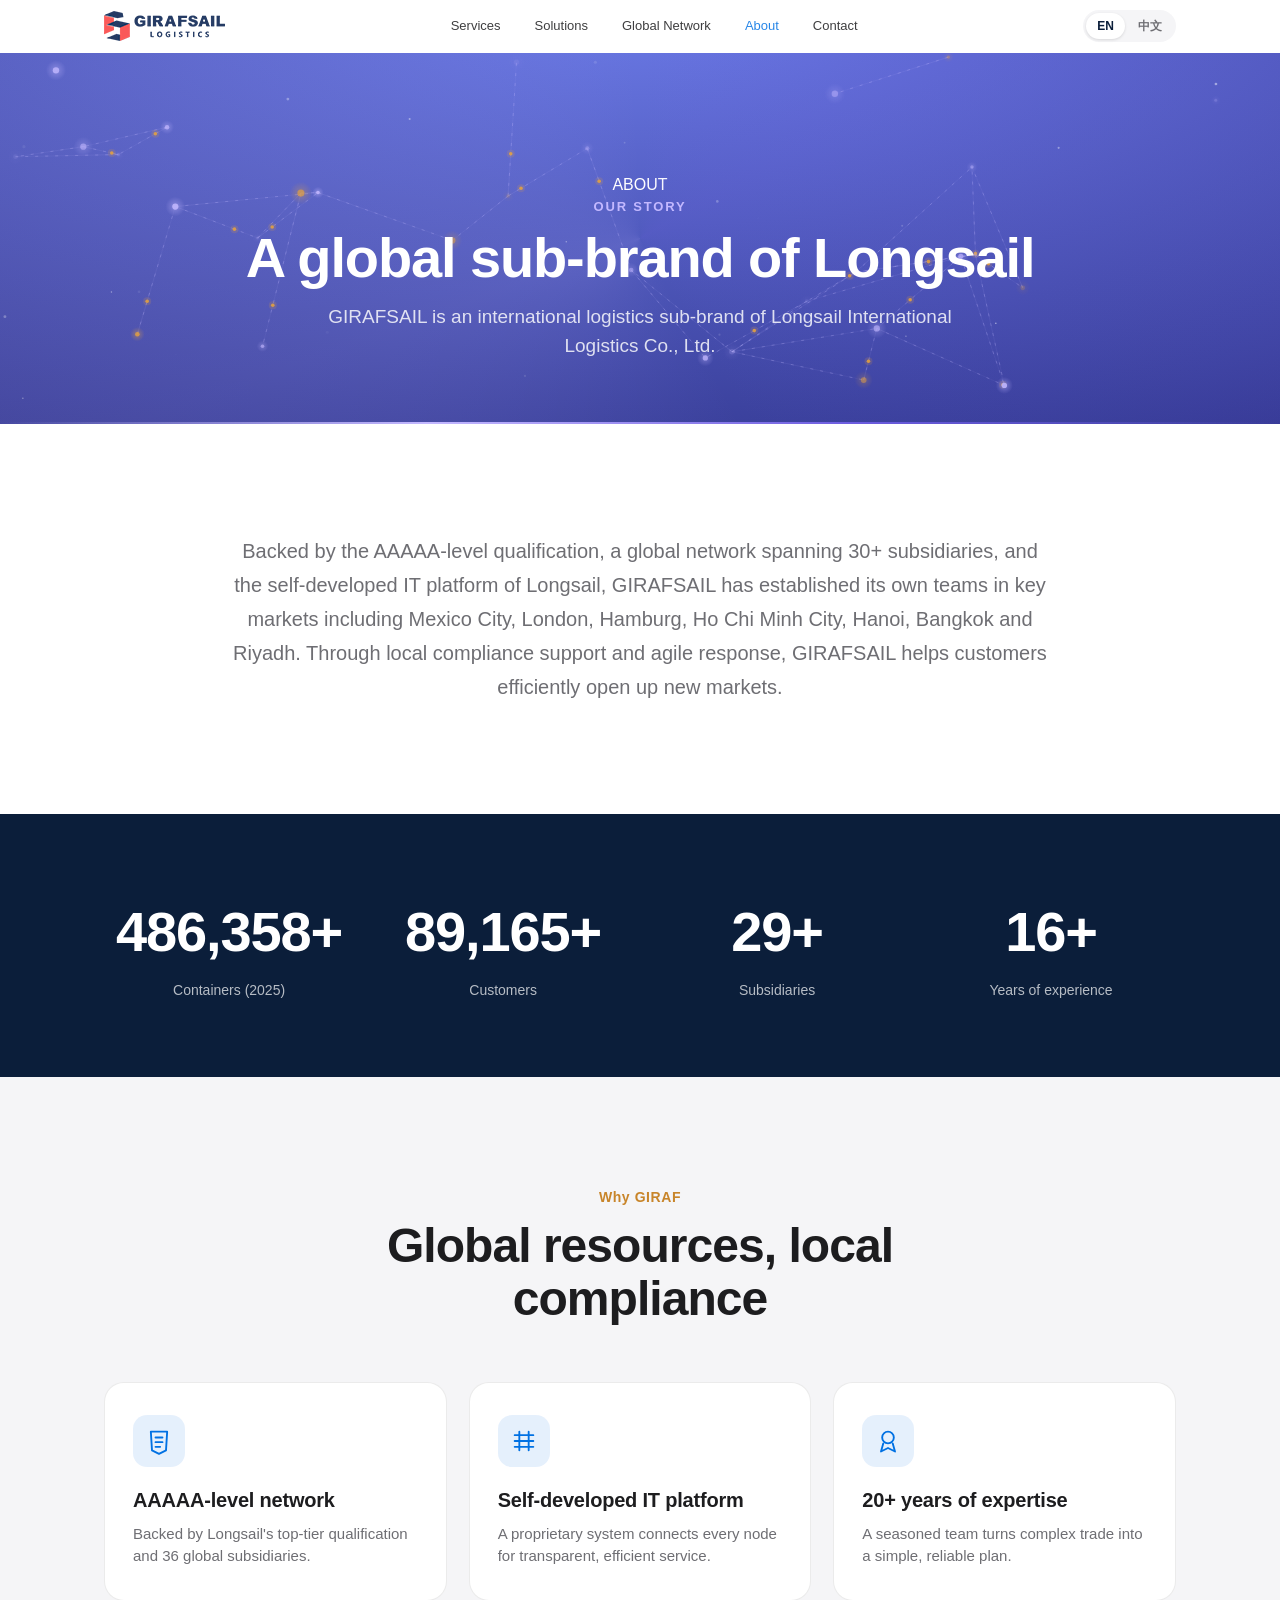
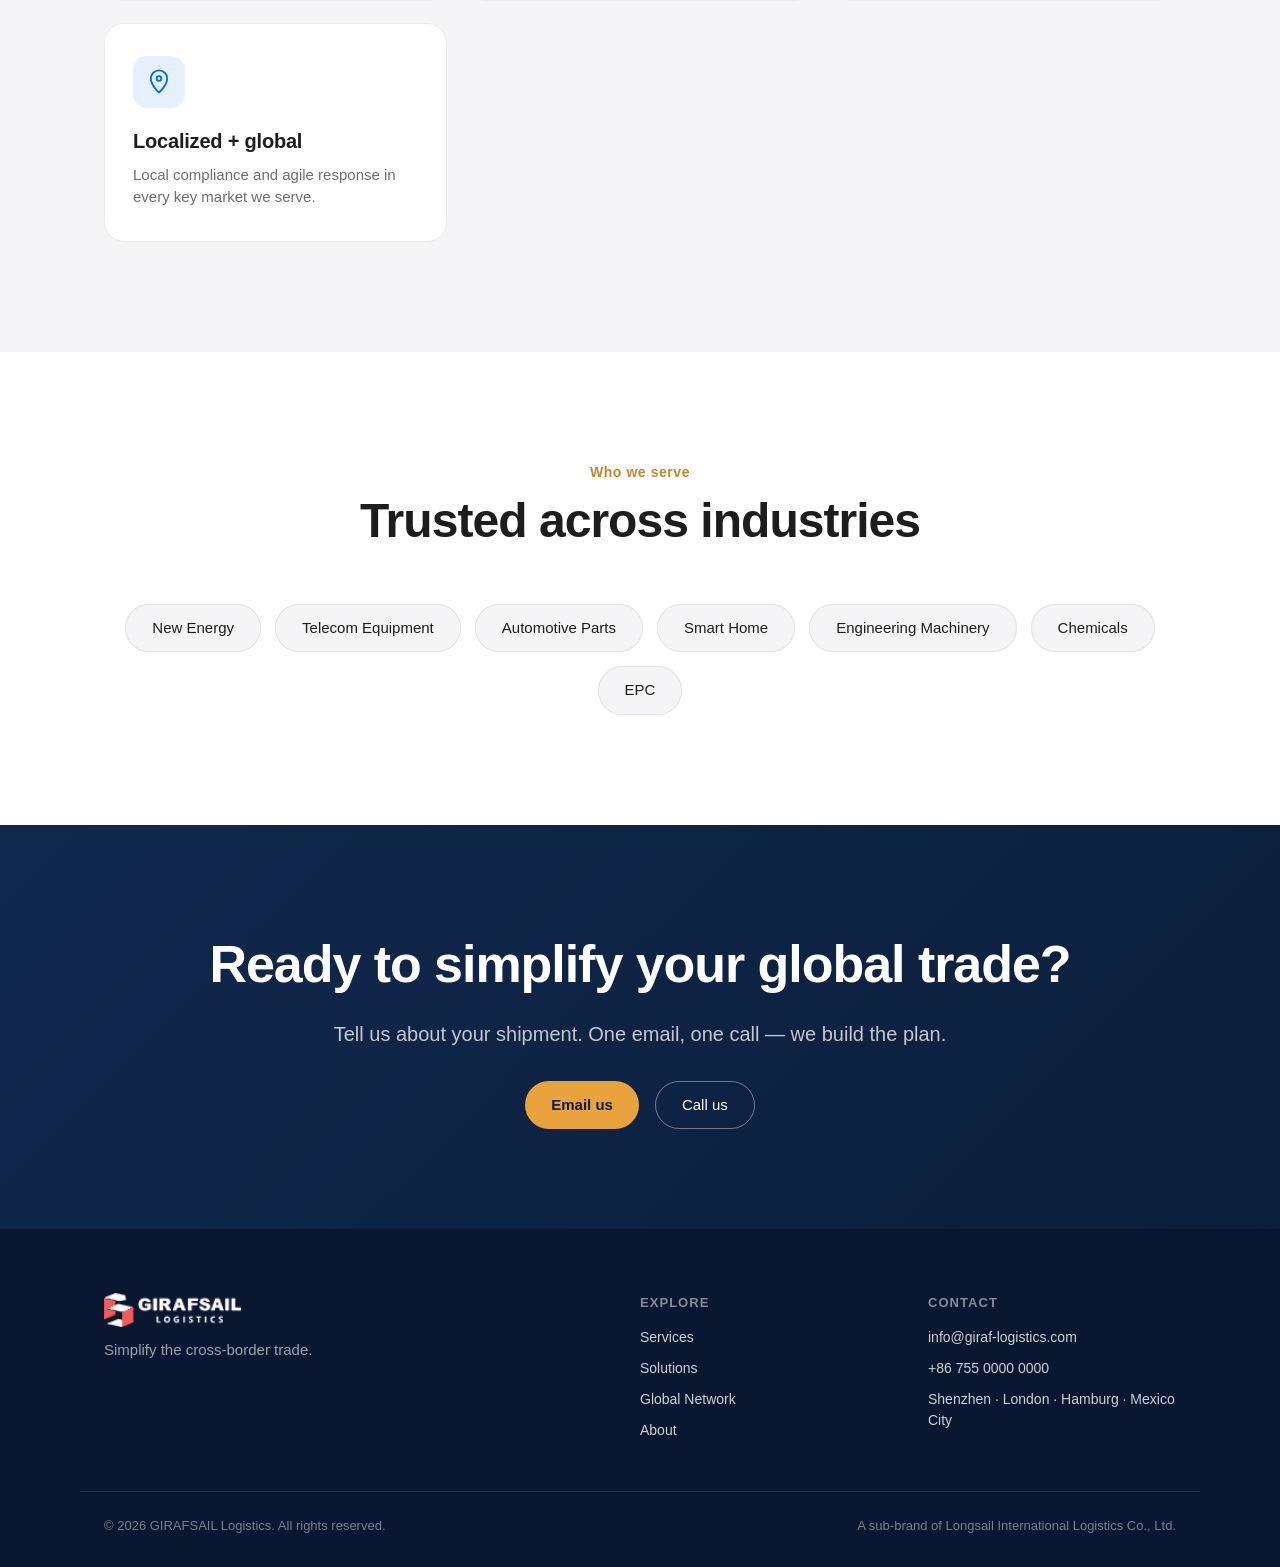
==== about.html @ 978a60e2 "style: typography upgrade + Stroke Text & Particle Text - load Space Grotesk (display) + Inter (body" ====
<!DOCTYPE html>
<html lang="en">
<head>
  <meta charset="UTF-8" />
  <meta name="viewport" content="width=device-width, initial-scale=1.0" />
  <title>About — GIRAFSAIL Logistics</title>
  <meta name="description" content="GIRAFSAIL is an international logistics sub-brand of Longsail International Logistics Co., Ltd. — localized operations, globalized resources." />
  <link rel="icon" type="image/png" href="assets/img/favicon.png" />
  <link rel="stylesheet" href="assets/css/style.css" />
</head>
<body data-page="about">
  <header class="nav" id="nav">
    <div class="nav__inner">
      <a href="index.html" class="nav__logo" aria-label="GIRAFSAIL Logistics home">
        <img src="assets/img/logo.png" alt="GIRAFSAIL Logistics" />
      </a>
      <nav class="nav__links" id="navLinks">
        <a href="services.html" data-nav="services" data-i18n="nav.services">Services</a>
        <a href="solutions.html" data-nav="solutions" data-i18n="nav.solutions">Solutions</a>
        <a href="network.html" data-nav="network" data-i18n="nav.network">Global Network</a>
        <a href="about.html" data-nav="about" data-i18n="nav.about">About</a>
        <a href="contact.html" data-nav="contact" data-i18n="nav.contact">Contact</a>
      </nav>
      <div class="nav__right">
        <div class="lang" id="langSwitch" role="group" aria-label="Language">
          <button class="lang__btn is-active" data-lang="en">EN</button>
          <button class="lang__btn" data-lang="zh">中文</button>
        </div>
        <button class="nav__burger" id="burger" aria-label="Menu" aria-expanded="false">
          <span></span><span></span><span></span>
        </button>
      </div>
    </div>
  </header>

  <main>
    <section class="page-hero page-hero--about">
      <canvas class="page-hero__canvas" data-hero-network data-hero-accent="violet" aria-hidden="true"></canvas>
      <span class="page-hero__stroke" aria-hidden="true">ABOUT</span>
      <div class="wrap reveal">
        <p class="page-hero__eyebrow" data-i18n="about.eyebrow">Our story</p>
        <h1 class="page-hero__title" data-i18n="about.title">A global sub-brand of Longsail</h1>
        <p class="page-hero__lead" data-i18n="about.lead">GIRAFSAIL is an international logistics sub-brand of Longsail International Logistics Co., Ltd.</p>
      </div>
    </section>

    <section class="section">
      <div class="wrap">
        <p class="about__story reveal" data-i18n="about.story">Backed by the AAAAA-level qualification, a global network spanning 30+ subsidiaries, and the self-developed IT platform of Longsail, GIRAFSAIL has established its own teams in key markets including Mexico City, London, Hamburg, Ho Chi Minh City, Hanoi, Bangkok and Riyadh. Through local compliance support and agile response, GIRAFSAIL helps customers efficiently open up new markets.</p>
      </div>
    </section>

    <section class="stats">
      <div class="wrap stats__grid" id="statsGrid"><!-- rendered by JS --></div>
    </section>

    <section class="section section--gray">
      <div class="wrap">
        <header class="section__head reveal">
          <p class="section__eyebrow" data-i18n="why.eyebrow">Why GIRAF</p>
          <h2 class="section__title" data-i18n="why.title">Global resources, local compliance</h2>
        </header>
        <div class="cards" id="whyGrid"><!-- rendered by JS --></div>
      </div>
    </section>

    <section class="section">
      <div class="wrap">
        <header class="section__head reveal">
          <p class="section__eyebrow" data-i18n="industries.eyebrow">Who we serve</p>
          <h2 class="section__title" data-i18n="industries.title">Trusted across industries</h2>
        </header>
        <div class="chips" id="industriesGrid"><!-- rendered by JS --></div>
      </div>
    </section>

    <section class="cta">
      <div class="wrap cta__inner reveal">
        <h2 class="cta__title" data-i18n="cta.title">Ready to simplify your global trade?</h2>
        <p class="cta__sub" data-i18n="cta.sub">Tell us about your shipment. One email, one call — we build the plan.</p>
        <div class="cta__actions">
          <a href="contact.html" class="btn btn--gold" data-i18n="cta.email">Email us</a>
          <a href="tel:+8607550000000" class="btn btn--ghost" data-i18n="cta.call">Call us</a>
        </div>
      </div>
    </section>
  </main>

  <footer class="footer">
    <div class="wrap footer__grid">
      <div class="footer__brand">
        <div class="footer__logo">
          <img src="assets/img/logo-white.png" alt="GIRAFSAIL Logistics" />
        </div>
        <p class="footer__tag" data-i18n="footer.tag">Simplify the cross-border trade.</p>
      </div>
      <div class="footer__col">
        <h4 data-i18n="footer.nav">Explore</h4>
        <a href="services.html" data-i18n="nav.services">Services</a>
        <a href="solutions.html" data-i18n="nav.solutions">Solutions</a>
        <a href="network.html" data-nav="network" data-i18n="nav.network">Global Network</a>
        <a href="about.html" data-i18n="nav.about">About</a>
      </div>
      <div class="footer__col">
        <h4 data-i18n="footer.contact">Contact</h4>
        <a href="mailto:info@giraf-logistics.com">info@giraf-logistics.com</a>
        <a href="tel:+8607550000000">+86 755 0000 0000</a>
        <span data-i18n="footer.addr">Shenzhen · London · Hamburg · Mexico City</span>
      </div>
    </div>
    <div class="wrap footer__bottom">
      <span>© <span id="year"></span> GIRAFSAIL Logistics. <span data-i18n="footer.rights">All rights reserved.</span></span>
      <span data-i18n="footer.parent">A sub-brand of Longsail International Logistics Co., Ltd.</span>
    </div>
  </footer>

  <script src="assets/js/i18n.js"></script>
  <script src="assets/js/main.js"></script>
  <script src="assets/js/effects.js"></script>
</body>
</html>
---- assets/css/style.css ----
/* ===================================================================
   GIRAF Logistics — style.css  (Apple-inspired, clean & premium)
   =================================================================== */

:root {
  --ink: #1d1d1f;
  --ink-soft: #6e6e73;
  --paper: #ffffff;
  --gray: #f5f5f7;
  --navy: #0b1e3a;
  --navy-2: #0a1730;
  --blue: #0071e3;
  --gold: #e8a33d;
  --gold-deep: #c8852a;
  --line: rgba(0, 0, 0, 0.08);
  --radius: 20px;
  --maxw: 1120px;
  --font: -apple-system, BlinkMacSystemFont, "SF Pro Display", "SF Pro Text",
    "Helvetica Neue", "Segoe UI", "PingFang SC", "Microsoft YaHei", Arial, sans-serif;
}

* { margin: 0; padding: 0; box-sizing: border-box; }

html { scroll-behavior: smooth; }

body {
  font-family: var(--font);
  color: var(--ink);
  background: var(--paper);
  line-height: 1.5;
  -webkit-font-smoothing: antialiased;
  text-rendering: optimizeLegibility;
}

a { color: inherit; text-decoration: none; }

.wrap { max-width: var(--maxw); margin: 0 auto; padding: 0 24px; }

/* ----------------------------- NAV ----------------------------- */
.nav {
  position: sticky; top: 0; z-index: 100;
  background: rgba(255, 255, 255, 0.72);
  backdrop-filter: saturate(180%) blur(20px);
  -webkit-backdrop-filter: saturate(180%) blur(20px);
  border-bottom: 1px solid transparent;
  transition: border-color .3s, background .3s;
}
.nav--scrolled { border-color: var(--line); }
.nav__inner {
  max-width: var(--maxw); margin: 0 auto; padding: 0 24px;
  height: 52px; display: flex; align-items: center; justify-content: space-between;
}
.nav__logo { display: flex; align-items: center; }
.nav__logo img { height: 30px; width: auto; display: block; }
.nav__links { display: flex; gap: 34px; }
.nav__links a {
  font-size: 13px; color: var(--ink); opacity: .85; transition: opacity .2s;
}
.nav__links a:hover { opacity: 1; color: var(--blue); }
.nav__right { display: flex; align-items: center; gap: 14px; }

.lang { display: flex; gap: 2px; background: var(--gray); border-radius: 999px; padding: 3px; }
.lang__btn {
  border: 0; background: transparent; cursor: pointer;
  font: inherit; font-size: 12px; font-weight: 600; color: var(--ink-soft);
  padding: 4px 11px; border-radius: 999px; transition: all .2s;
}
.lang__btn.is-active { background: var(--paper); color: var(--navy); box-shadow: 0 1px 3px rgba(0,0,0,.12); }

.nav__burger { display: none; flex-direction: column; gap: 4px; background: none; border: 0; cursor: pointer; padding: 6px; }
.nav__burger span { width: 20px; height: 2px; background: var(--ink); border-radius: 2px; transition: .3s; }
.nav__burger.is-open span:nth-child(1) { transform: translateY(6px) rotate(45deg); }
.nav__burger.is-open span:nth-child(2) { opacity: 0; }
.nav__burger.is-open span:nth-child(3) { transform: translateY(-6px) rotate(-45deg); }

/* ----------------------------- HERO ----------------------------- */
.hero {
  position: relative; min-height: 92vh; display: flex; flex-direction: column;
  align-items: center; justify-content: center; text-align: center;
  background: radial-gradient(120% 90% at 50% 0%, #102a52 0%, var(--navy) 45%, var(--navy-2) 100%);
  color: #fff; overflow: hidden; padding: 120px 24px 90px;
}
.hero__bg { position: absolute; inset: 0; z-index: 0; }
.hero__bg svg { width: 100%; height: 100%; }
.hero__content { position: relative; z-index: 1; max-width: 860px; }
.hero__eyebrow {
  font-size: 14px; font-weight: 600; letter-spacing: .04em;
  color: var(--gold); margin-bottom: 18px;
}
.hero__title {
  font-size: clamp(44px, 7vw, 88px); font-weight: 700; line-height: 1.04;
  letter-spacing: -0.02em; margin-bottom: 22px;
}
.hero__sub {
  font-size: clamp(17px, 2.2vw, 22px); color: rgba(255,255,255,.78);
  max-width: 660px; margin: 0 auto 34px; font-weight: 400;
}
.hero__cta { display: flex; gap: 16px; justify-content: center; flex-wrap: wrap; }

.btn {
  display: inline-flex; align-items: center; justify-content: center;
  font-size: 15px; font-weight: 500; padding: 12px 26px; border-radius: 999px;
  transition: transform .15s, background .2s, color .2s, border-color .2s; cursor: pointer;
}
.btn:hover { transform: translateY(-1px); }
.btn--primary { background: var(--blue); color: #fff; }
.btn--primary:hover { background: #0077ed; }
.btn--ghost { background: transparent; color: #fff; border: 1px solid rgba(255,255,255,.4); }
.btn--ghost:hover { border-color: #fff; }
.btn--gold { background: var(--gold); color: var(--navy); font-weight: 600; }
.btn--gold:hover { background: var(--gold-deep); color: #fff; }

.hero__scroll {
  position: absolute; bottom: 26px; left: 50%; transform: translateX(-50%);
  width: 26px; height: 42px; border: 2px solid rgba(255,255,255,.4); border-radius: 14px;
  display: flex; justify-content: center; padding-top: 8px; z-index: 1;
}
.hero__scroll span { width: 4px; height: 8px; background: #fff; border-radius: 2px; animation: scrolldot 1.6s infinite; }
@keyframes scrolldot { 0% { opacity: 0; transform: translateY(-4px); } 50% { opacity: 1; } 100% { opacity: 0; transform: translateY(10px); } }

/* ----------------------------- STATS ----------------------------- */
.stats { background: var(--navy); color: #fff; padding: 64px 0; }
.stats__grid { display: grid; grid-template-columns: repeat(4, 1fr); gap: 24px; }
.stat { text-align: center; padding: 12px; }
.stat__num { font-size: clamp(36px, 5vw, 56px); font-weight: 700; letter-spacing: -0.02em; color: #fff; }
.stat__label { font-size: 14px; color: rgba(255,255,255,.7); margin-top: 6px; }

/* ----------------------------- SECTIONS ----------------------------- */
.section { padding: 110px 0; }
.section--gray { background: var(--gray); }
.section--dark { background: var(--navy); color: #fff; }

.section__head { text-align: center; max-width: 720px; margin: 0 auto 56px; }
.section__eyebrow { font-size: 14px; font-weight: 600; color: var(--gold-deep); letter-spacing: .04em; margin-bottom: 12px; }
.section--dark .section__eyebrow { color: var(--gold); }
.section__title { font-size: clamp(30px, 4.4vw, 48px); font-weight: 700; letter-spacing: -0.02em; line-height: 1.1; }
.section__lead { font-size: clamp(16px, 2vw, 19px); color: var(--ink-soft); margin-top: 16px; }
.section--dark .section__lead { color: rgba(255,255,255,.72); }

/* ----------------------------- CARDS ----------------------------- */
.cards { display: grid; grid-template-columns: repeat(3, 1fr); gap: 22px; }
.cards--4 { grid-template-columns: repeat(4, 1fr); }

.card {
  background: #fff; border: 1px solid var(--line); border-radius: var(--radius);
  padding: 32px 28px; transition: transform .25s, box-shadow .25s;
}
.card:hover { transform: translateY(-4px); box-shadow: 0 18px 40px rgba(11,30,58,.10); }
.section--gray .card { background: #fff; }
.section--dark .card { background: rgba(255,255,255,.05); border-color: rgba(255,255,255,.12); }

.card__icon {
  width: 52px; height: 52px; border-radius: 14px; display: grid; place-items: center;
  background: rgba(0,113,227,.10); color: var(--blue); margin-bottom: 18px;
}
.card__icon svg { width: 28px; height: 28px; }
.card__icon--gold { background: rgba(232,163,61,.16); color: var(--gold-deep); }
.section--dark .card__icon { background: rgba(232,163,61,.18); color: var(--gold); }

.card__title { font-size: 20px; font-weight: 600; margin-bottom: 8px; letter-spacing: -0.01em; }
.card__desc { font-size: 15px; color: var(--ink-soft); }
.section--dark .card__desc { color: rgba(255,255,255,.74); }

/* ----------------------------- DETAIL LIST (Services / Solutions pages) ----------------------------- */
.detail-list { display: grid; grid-template-columns: repeat(2, 1fr); gap: 22px; }
.detail-item__head { display: flex; gap: 16px; align-items: flex-start; margin-bottom: 14px; }
.detail-item__head .card__icon { margin-bottom: 0; flex: none; }
.detail-item__intro { font-size: 15px; line-height: 1.65; color: var(--ink-soft); margin-bottom: 16px; }
.section--dark .detail-item__intro { color: rgba(255,255,255,.74); }
.detail-item__caps-label {
  font-size: 12px; font-weight: 700; letter-spacing: .08em; text-transform: uppercase;
  color: var(--gold-deep); margin-bottom: 10px;
}
.section--dark .detail-item__caps-label { color: var(--gold); }
.caps { list-style: none; display: grid; grid-template-columns: 1fr 1fr; gap: 8px 18px; }
.caps__item { display: flex; gap: 9px; align-items: flex-start; font-size: 14px; color: var(--ink); line-height: 1.4; }
.section--dark .caps__item { color: rgba(255,255,255,.85); }
.caps__tick { flex: none; width: 18px; height: 18px; color: var(--blue); margin-top: 1px; }
.card--accent .caps__tick { color: var(--gold); }

/* ----------------------------- OFFICES ----------------------------- */
.offices { display: grid; grid-template-columns: repeat(4, 1fr); gap: 18px; }
.office {
  background: rgba(255,255,255,.05); border: 1px solid rgba(255,255,255,.12);
  border-radius: var(--radius); padding: 26px 24px; display: flex; align-items: center; gap: 14px;
}
.office__dot { width: 12px; height: 12px; border-radius: 50%; background: var(--gold); flex: none; box-shadow: 0 0 0 4px rgba(232,163,61,.18); }
.office__city { font-size: 17px; font-weight: 600; }
.office__country { font-size: 13px; color: rgba(255,255,255,.6); }

/* ----------------------------- CHIPS ----------------------------- */
.chips { display: flex; flex-wrap: wrap; gap: 14px; justify-content: center; }
.chip {
  background: var(--gray); border: 1px solid var(--line); border-radius: 999px;
  padding: 12px 26px; font-size: 15px; font-weight: 500; color: var(--ink);
  transition: background .2s, color .2s, transform .2s;
}
.chip:hover { background: var(--navy); color: #fff; transform: translateY(-2px); }

/* ----------------------------- CTA ----------------------------- */
.cta { background: linear-gradient(135deg, #11294e, #0b1e3a); color: #fff; padding: 100px 0; }
.cta__inner { text-align: center; }
.cta__title { font-size: clamp(30px, 4.5vw, 52px); font-weight: 700; letter-spacing: -0.02em; }
.cta__sub { font-size: clamp(16px, 2vw, 20px); color: rgba(255,255,255,.75); margin: 16px 0 32px; }
.cta__actions { display: flex; gap: 16px; justify-content: center; flex-wrap: wrap; }

/* ----------------------------- FOOTER ----------------------------- */
.footer { background: var(--navy-2); color: rgba(255,255,255,.7); padding: 64px 0 32px; }
.footer__grid { display: grid; grid-template-columns: 2fr 1fr 1fr; gap: 40px; padding-bottom: 40px; border-bottom: 1px solid rgba(255,255,255,.1); }
.footer__logo img { height: 34px; width: auto; display: block; margin-bottom: 12px; }
.footer__tag { font-size: 15px; color: rgba(255,255,255,.6); }
.footer__col h4 { font-size: 13px; text-transform: uppercase; letter-spacing: .08em; color: rgba(255,255,255,.5); margin-bottom: 14px; }
.footer__col a, .footer__col span { display: block; font-size: 14px; color: rgba(255,255,255,.8); margin-bottom: 10px; }
.footer__col a:hover { color: var(--gold); }
.footer__bottom { display: flex; justify-content: space-between; flex-wrap: wrap; gap: 10px; padding-top: 24px; font-size: 13px; color: rgba(255,255,255,.45); }

/* ----------------------------- PAGE HERO ----------------------------- */
/* Each second-level page gets its own colour identity via the channel
   vars below (h1=bg top, h2=bg bottom, a=accent light, a2=accent deep).
   Banners are intentionally lighter than the home hero. */
.page-hero {
  --h1: 63 134 216;
  --h2: 29 68 136;
  --a: 158 198 255;
  --a2: 47 111 214;
  position: relative;
  padding: 120px 0 64px;
  text-align: center;
  color: #fff;
  background: radial-gradient(125% 150% at 50% -15%, rgb(var(--h1)) 0%, rgb(var(--h2)) 100%);
  overflow: hidden;
}
.page-hero--services  { --h1: 63 134 216; --h2: 29 68 136;  --a: 158 198 255; --a2: 47 111 214; }   /* ocean blue */
.page-hero--solutions { --h1: 208 138 62; --h2: 122 63 23;  --a: 255 217 168; --a2: 224 162 58; }    /* amber */
.page-hero--network   { --h1: 39 182 201; --h2: 13 90 110;  --a: 143 233 244; --a2: 26 166 184; }    /* teal */
.page-hero--about     { --h1: 108 123 232; --h2: 44 47 134;  --a: 195 184 255; --a2: 108 92 224; }    /* indigo */
.page-hero--contact   { --h1: 34 179 148; --h2: 14 94 82;   --a: 143 240 212; --a2: 31 170 140; }    /* emerald */
/* slowly rotating coloured sheen tinted by the page accent */
.page-hero::before {
  content: "";
  position: absolute; inset: -40%;
  background: conic-gradient(from 0deg at 50% 50%,
    transparent 0deg,
    rgb(var(--a2) / .14) 60deg,
    transparent 150deg,
    rgb(var(--a) / .12) 250deg,
    transparent 360deg);
  animation: heroSheen 26s linear infinite;
  pointer-events: none; z-index: 0;
}
@keyframes heroSheen { to { transform: rotate(360deg); } }
/* accent hairline at the bottom edge */
.page-hero::after {
  content: "";
  position: absolute; left: 0; right: 0; bottom: 0; height: 2px;
  background: linear-gradient(90deg, transparent, rgb(var(--a)), rgb(var(--a2)), transparent);
  z-index: 3; pointer-events: none;
}
.page-hero__canvas { position: absolute; inset: 0; width: 100%; height: 100%; z-index: 0; opacity: .92; }
.page-hero .wrap { position: relative; z-index: 2; }
.page-hero__eyebrow { font-size: 13px; font-weight: 600; color: rgb(var(--a)); letter-spacing: .14em; text-transform: uppercase; margin-bottom: 12px; }
.page-hero__title { font-size: clamp(34px, 5vw, 56px); font-weight: 700; letter-spacing: -0.02em; line-height: 1.05; color: #fff; }
.page-hero__lead { font-size: clamp(16px, 2vw, 19px); color: rgba(255, 255, 255, .82); margin: 16px auto 0; max-width: 680px; }

.nav__links a.is-active { color: var(--blue); }
.nav__links a.is-active::after { content: ""; }

.about__story { font-size: clamp(16px, 2vw, 20px); line-height: 1.7; color: var(--ink-soft); max-width: 820px; margin: 0 auto; text-align: center; }

/* subsidiaries list */
.subs__list { display: grid; grid-template-columns: repeat(2, 1fr); gap: 12px 24px; list-style: none; margin-top: 8px; }
.subs__list li { padding: 14px 18px; background: #fff; border: 1px solid var(--line); border-radius: 12px; font-size: 14px; font-weight: 500; }

/* contact */
.contact { display: grid; grid-template-columns: 1.1fr 0.9fr; gap: 48px; align-items: start; }
.contact-form { display: flex; flex-direction: column; gap: 14px; }
.contact-form label { font-size: 14px; font-weight: 600; }
.contact-form input, .contact-form textarea { font: inherit; padding: 12px 14px; border: 1px solid var(--line); border-radius: 12px; background: #fff; resize: vertical; }
.contact-form input:focus, .contact-form textarea:focus { outline: 2px solid var(--blue); border-color: var(--blue); }
.contact-form .btn { align-self: flex-start; margin-top: 4px; }
.contact-info h4 { font-size: 13px; text-transform: uppercase; letter-spacing: .08em; color: var(--ink-soft); margin-bottom: 16px; }
.contact-info p { margin-bottom: 18px; line-height: 1.6; }
.contact-info a { color: var(--blue); }

/* ----------------------------- REVEAL ----------------------------- */
.reveal { opacity: 0; transform: translateY(28px); transition: opacity .7s ease, transform .7s ease; }
.reveal.in-view { opacity: 1; transform: none; }

/* ===================================================================
   EFFECTS (vue-bits inspired) — zero-dep, reduced-motion aware
   =================================================================== */

/* 1. Aurora hero canvas */
.hero__aurora { position: absolute; inset: 0; width: 100%; height: 100%; z-index: 0; }
.hero__routes { position: absolute; inset: 0; width: 100%; height: 100%; z-index: 0; opacity: .9; }

/* 2. Glow cursor — soft light following the pointer */
.glow-cursor {
  position: fixed; top: 0; left: 0; width: 520px; height: 520px; border-radius: 50%;
  pointer-events: none; z-index: 60; opacity: 0; transition: opacity .4s ease;
  background: radial-gradient(circle, rgba(60,130,255,.16) 0%, rgba(232,163,61,.10) 35%, transparent 68%);
  mix-blend-mode: screen; will-change: transform;
}

/* 3. Card spotlight + animated gradient border glow (BorderGlow) */
@property --angle { syntax: '<angle>'; initial-value: 0deg; inherits: false; }

.card { position: relative; overflow: hidden; isolation: isolate; }
.card > * { position: relative; z-index: 1; }
.card::before {
  content: ""; position: absolute; inset: 0; z-index: 0; pointer-events: none;
  background: radial-gradient(240px circle at var(--mx, -300px) var(--my, -300px),
    rgba(0,113,227,.14), transparent 62%);
  opacity: 0; transition: opacity .35s ease;
}
.card:hover::before { opacity: 1; }
.card::after {
  content: ""; position: absolute; inset: 0; z-index: 1; pointer-events: none;
  border-radius: inherit; padding: 1px;
  background: conic-gradient(from var(--angle),
    transparent 0%, var(--blue) 18%, var(--gold) 36%, transparent 58%, transparent 100%);
  -webkit-mask: linear-gradient(#000 0 0) content-box, linear-gradient(#000 0 0);
  -webkit-mask-composite: xor; mask-composite: exclude;
  opacity: 0; transition: opacity .35s ease;
}
.card:hover::after { opacity: 1; animation: spinBorder 3.2s linear infinite; }
@keyframes spinBorder { to { --angle: 360deg; } }

/* 4. Hero flowing route lines */
.hero__routes .route {
  stroke-dasharray: 14 10; animation: routeFlow 3.2s linear infinite;
}
.hero__routes .route__node { animation: nodePulse 2.4s ease-in-out infinite; transform-origin: center; }
@keyframes routeFlow { to { stroke-dashoffset: -48; } }
@keyframes nodePulse { 0%,100% { opacity: .45; r: 4; } 50% { opacity: 1; r: 6.5; } }

/* 5. Dark-section dot field */
.section--dark { position: relative; overflow: hidden; }
.section__dots { position: absolute; inset: 0; width: 100%; height: 100%; z-index: 0; opacity: .55; pointer-events: none; }
.section--dark .wrap { position: relative; z-index: 1; }

/* Reduced motion: neutralize all effect animation */
@media (prefers-reduced-motion: reduce) {
  .glow-cursor { display: none; }
  .card:hover::after { animation: none; }
  .hero__routes .route, .hero__routes .route__node { animation: none; }
  .page-hero::before { animation: none; }
}

/* ----------------------------- RESPONSIVE ----------------------------- */
@media (max-width: 900px) {
  .cards, .cards--4 { grid-template-columns: repeat(2, 1fr); }
  .offices { grid-template-columns: repeat(2, 1fr); }
  .stats__grid { grid-template-columns: repeat(2, 1fr); }
  .footer__grid { grid-template-columns: 1fr 1fr; }
  .subs__list, .contact { grid-template-columns: 1fr; gap: 28px; }
  .detail-list { grid-template-columns: 1fr; }
  .page-hero { padding: 96px 0 48px; }
  .page-hero__stroke { font-size: clamp(54px, 22vw, 130px); top: 54%; opacity: .13; }
}
@media (max-width: 640px) {
  .nav__links {
    position: fixed; top: 52px; left: 0; right: 0; background: rgba(255,255,255,.96);
    backdrop-filter: blur(20px); flex-direction: column; gap: 0; padding: 8px 24px;
    border-bottom: 1px solid var(--line); transform: translateY(-120%); transition: transform .3s; z-index: 99;
  }
  .nav__links.is-open { transform: translateY(0); }
  .nav__links a { padding: 14px 0; border-bottom: 1px solid var(--line); font-size: 15px; }
  .nav__burger { display: flex; }
  .cards, .cards--4, .offices, .stats__grid, .detail-list { grid-template-columns: 1fr; }
  .caps { grid-template-columns: 1fr; }
  .footer__grid { grid-template-columns: 1fr; }
  .section { padding: 72px 0; }
}
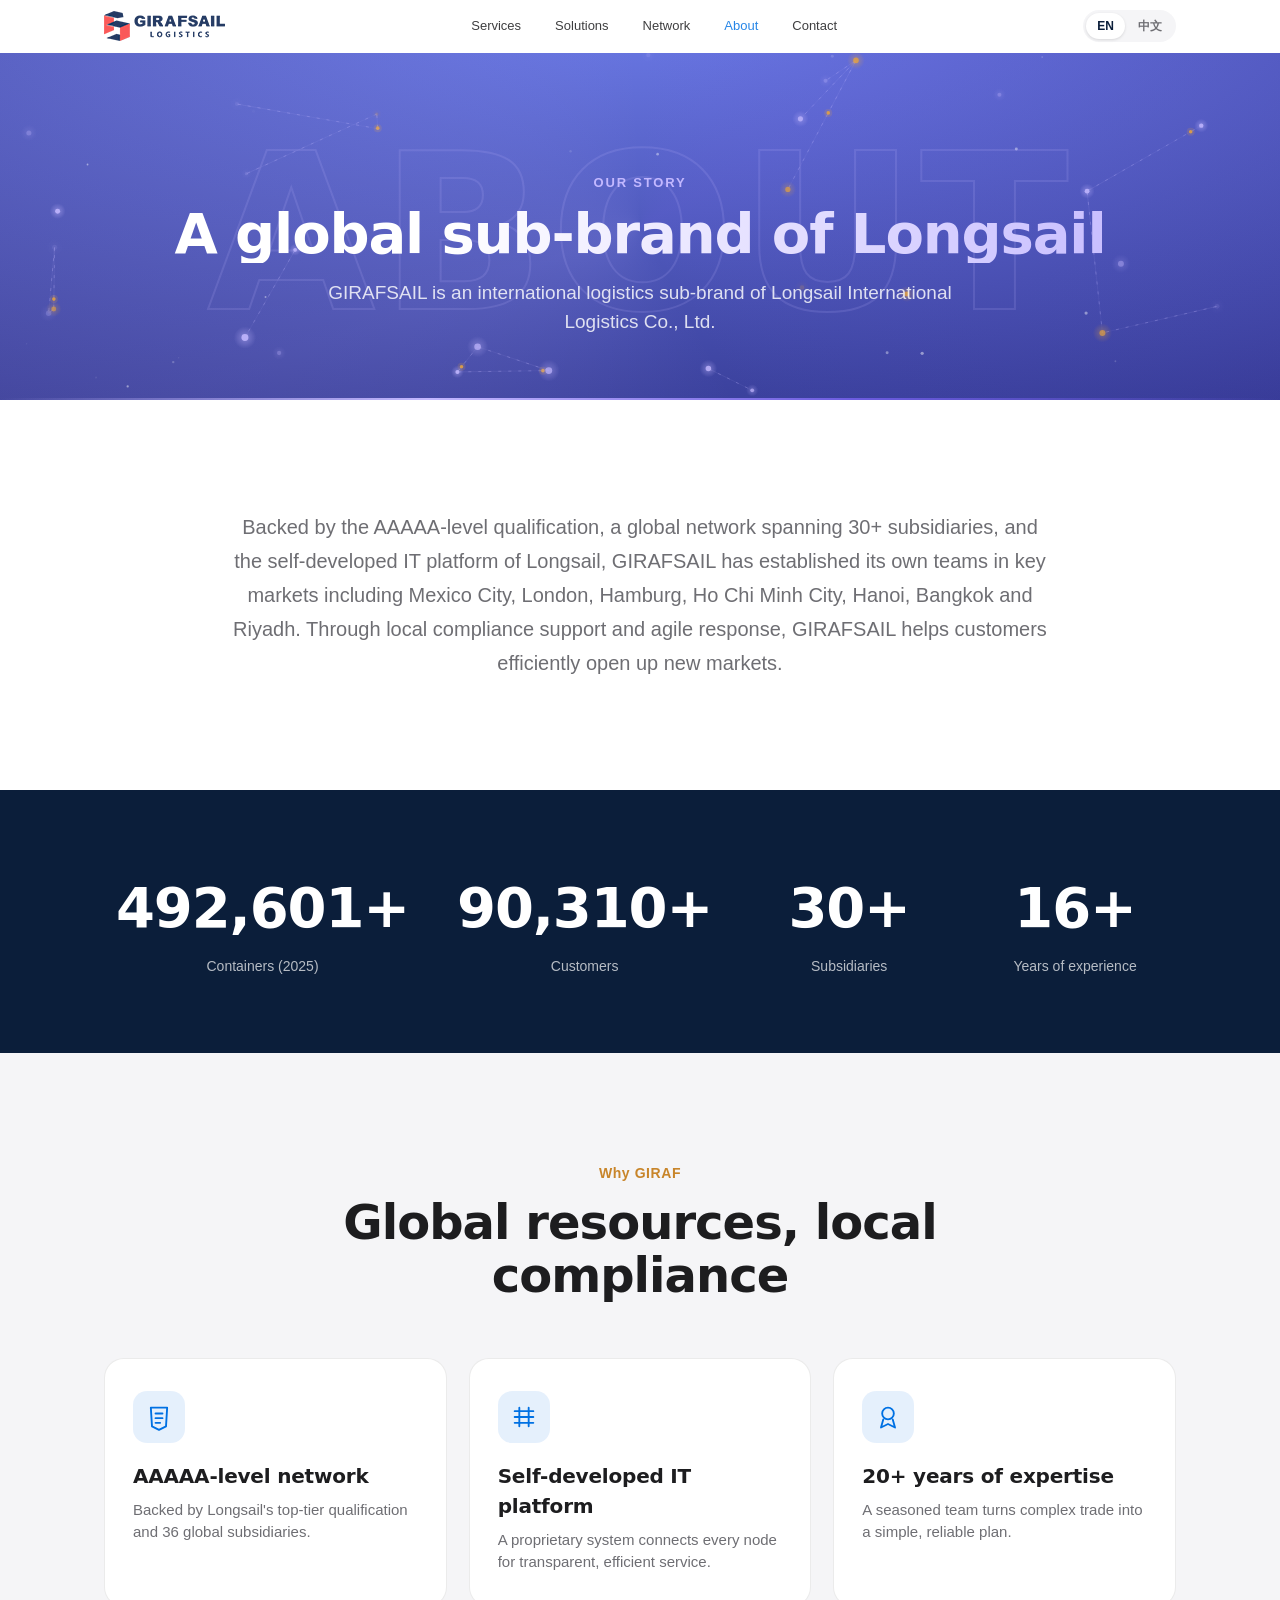
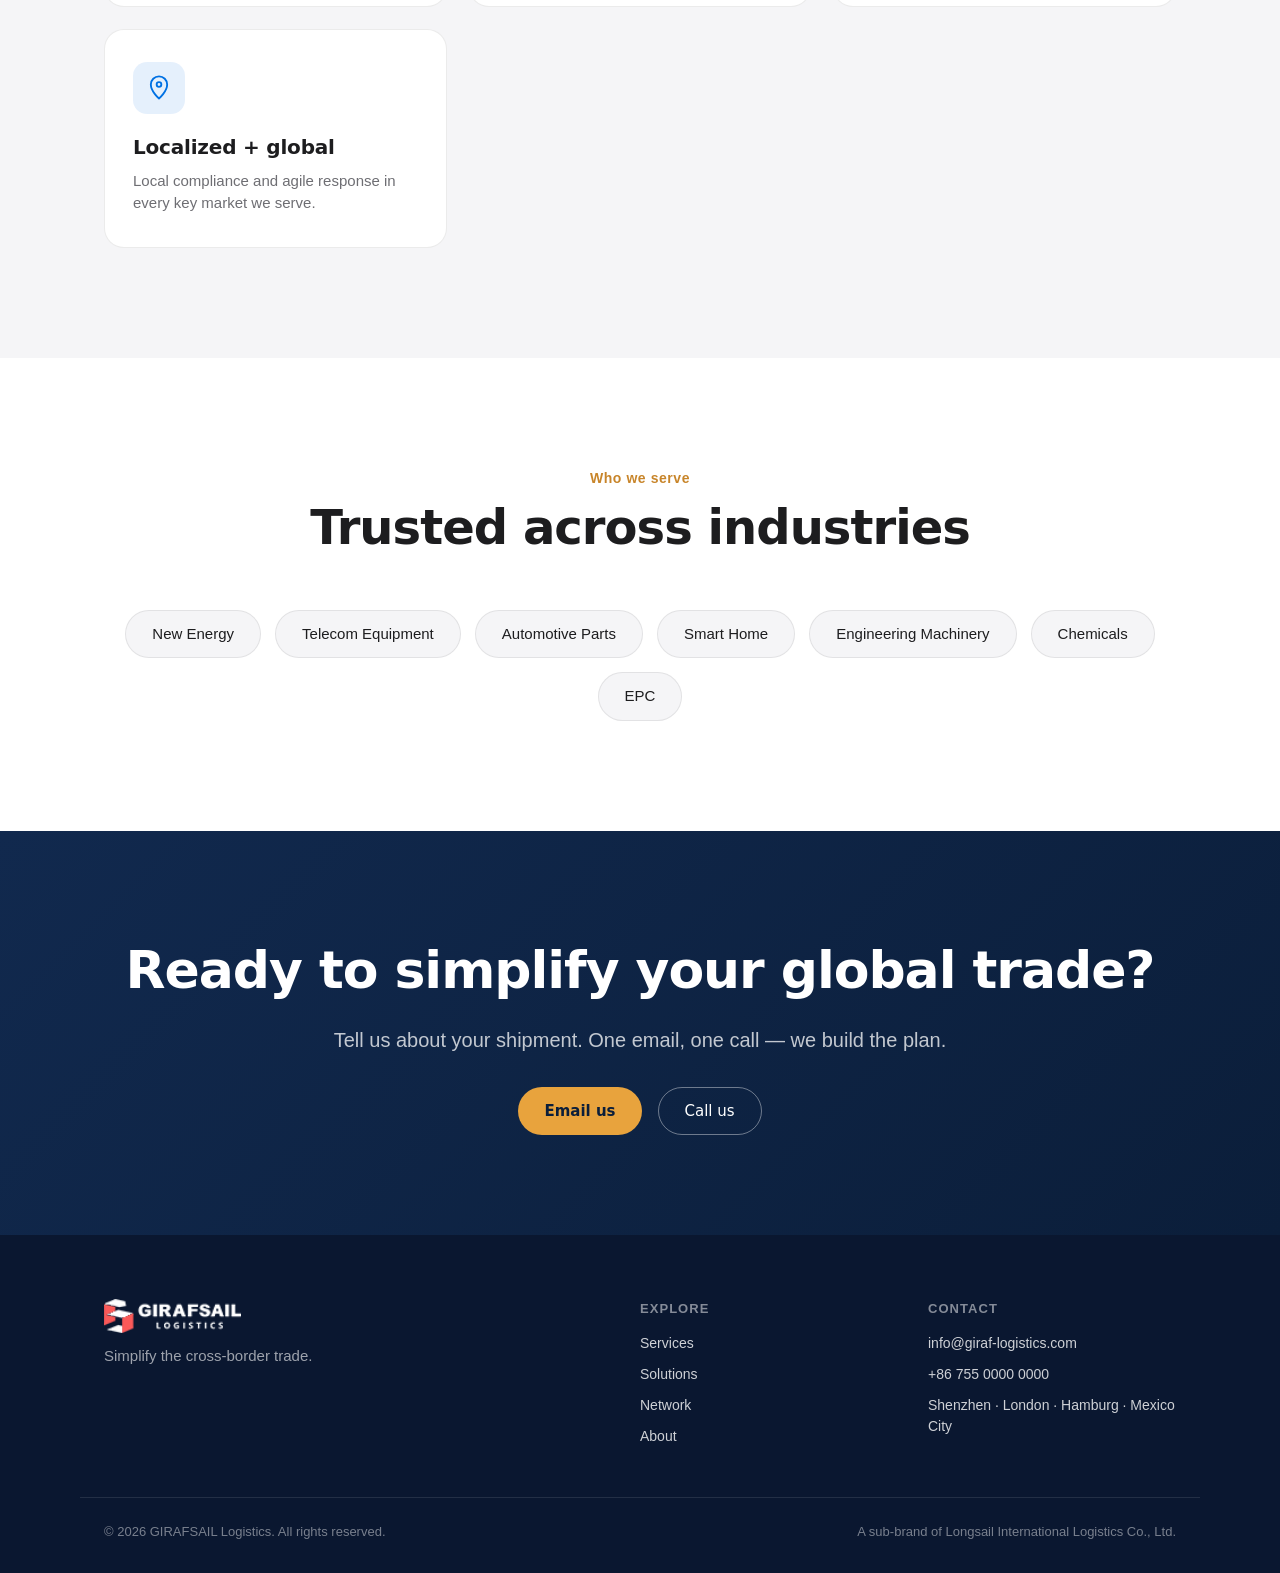
==== commit e10ecc81: "Redesign Network subsidiaries block (grouped + tiles) and rename nav Global Network → Network" ====
--- a/about.html
+++ b/about.html
@@ -17,7 +17,7 @@
       <nav class="nav__links" id="navLinks">
         <a href="services.html" data-nav="services" data-i18n="nav.services">Services</a>
         <a href="solutions.html" data-nav="solutions" data-i18n="nav.solutions">Solutions</a>
-        <a href="network.html" data-nav="network" data-i18n="nav.network">Global Network</a>
+        <a href="network.html" data-nav="network" data-i18n="nav.network">Network</a>
         <a href="about.html" data-nav="about" data-i18n="nav.about">About</a>
         <a href="contact.html" data-nav="contact" data-i18n="nav.contact">Contact</a>
       </nav>
@@ -98,7 +98,7 @@
         <h4 data-i18n="footer.nav">Explore</h4>
         <a href="services.html" data-i18n="nav.services">Services</a>
         <a href="solutions.html" data-i18n="nav.solutions">Solutions</a>
-        <a href="network.html" data-nav="network" data-i18n="nav.network">Global Network</a>
+        <a href="network.html" data-nav="network" data-i18n="nav.network">Network</a>
         <a href="about.html" data-i18n="nav.about">About</a>
       </div>
       <div class="footer__col">
--- a/assets/css/style.css
+++ b/assets/css/style.css
@@ -15,8 +15,9 @@
   --line: rgba(0, 0, 0, 0.08);
   --radius: 20px;
   --maxw: 1120px;
-  --font: -apple-system, BlinkMacSystemFont, "SF Pro Display", "SF Pro Text",
-    "Helvetica Neue", "Segoe UI", "PingFang SC", "Microsoft YaHei", Arial, sans-serif;
+  --font: "Inter", -apple-system, BlinkMacSystemFont, "Segoe UI", "PingFang SC",
+    "Microsoft YaHei", Arial, sans-serif;
+  --font-display: "Space Grotesk", "Inter", system-ui, -apple-system, sans-serif;
 }
 
 * { margin: 0; padding: 0; box-sizing: border-box; }
@@ -33,6 +34,24 @@
 }
 
 a { color: inherit; text-decoration: none; }
+
+/* ---- Typography upgrade: display + body faces, plus text-design utilities ---- */
+.hero__title, .section__title, .page-hero__title, .stat__num, .card__title,
+.cta__title, .btn, .page-hero__stroke, .hero__particles { font-family: var(--font-display); }
+/* Stroke Text — hollow outlined wordmark watermark behind each banner */
+.page-hero__stroke {
+  position: absolute; left: 50%; top: 52%; transform: translate(-50%, -50%);
+  font-weight: 700; line-height: 1; letter-spacing: .02em; white-space: nowrap;
+  font-size: clamp(70px, 17vw, 230px); text-transform: uppercase;
+  color: transparent; -webkit-text-stroke: 2px rgb(var(--a));
+  opacity: .15; z-index: 1; pointer-events: none; user-select: none;
+}
+/* Stroke Text — single outlined keyword inside a headline */
+.hero__title .stroke { color: transparent; -webkit-text-stroke: 2px rgba(232,163,61,.92); }
+/* Particle Text canvas — home hero kinetic wordmark */
+.hero__particles { width: 100%; max-width: 620px; height: clamp(74px, 11vw, 132px); display: block; margin: 0 auto 4px; }
+/* depth so headlines stay legible over animated backdrops */
+.hero__title { text-shadow: 0 2px 28px rgba(0,0,0,.35); }
 
 .wrap { max-width: var(--maxw); margin: 0 auto; padding: 0 24px; }
 
@@ -259,7 +278,7 @@
 .page-hero__canvas { position: absolute; inset: 0; width: 100%; height: 100%; z-index: 0; opacity: .92; }
 .page-hero .wrap { position: relative; z-index: 2; }
 .page-hero__eyebrow { font-size: 13px; font-weight: 600; color: rgb(var(--a)); letter-spacing: .14em; text-transform: uppercase; margin-bottom: 12px; }
-.page-hero__title { font-size: clamp(34px, 5vw, 56px); font-weight: 700; letter-spacing: -0.02em; line-height: 1.05; color: #fff; }
+.page-hero__title { font-size: clamp(34px, 5vw, 56px); font-weight: 700; letter-spacing: -0.02em; line-height: 1.05; background: linear-gradient(100deg, #ffffff 32%, rgb(var(--a)) 100%); -webkit-background-clip: text; background-clip: text; -webkit-text-fill-color: transparent; color: transparent; }
 .page-hero__lead { font-size: clamp(16px, 2vw, 19px); color: rgba(255, 255, 255, .82); margin: 16px auto 0; max-width: 680px; }
 
 .nav__links a.is-active { color: var(--blue); }
@@ -267,9 +286,36 @@
 
 .about__story { font-size: clamp(16px, 2vw, 20px); line-height: 1.7; color: var(--ink-soft); max-width: 820px; margin: 0 auto; text-align: center; }
 
-/* subsidiaries list */
-.subs__list { display: grid; grid-template-columns: repeat(2, 1fr); gap: 12px 24px; list-style: none; margin-top: 8px; }
-.subs__list li { padding: 14px 18px; background: #fff; border: 1px solid var(--line); border-radius: 12px; font-size: 14px; font-weight: 500; }
+/* subsidiaries — grouped, designed block (below "36 subsidiaries worldwide") */
+.subs__list { display: flex; flex-direction: column; gap: 38px; margin-top: 8px; }
+.subs__group { }
+.subs__group-head { display: flex; align-items: center; gap: 14px; margin-bottom: 18px; }
+.subs__group-name {
+  font-family: var(--font-display);
+  font-size: 18px; font-weight: 600; color: var(--navy); letter-spacing: .01em;
+}
+.subs__group-count {
+  font-family: var(--font-display);
+  font-size: 12px; font-weight: 700; color: #0e8c92;
+  background: rgba(26,178,184,.12); border-radius: 999px; padding: 3px 11px;
+}
+.subs__group-rule { flex: 1; height: 1px; background: linear-gradient(90deg, var(--line), transparent); }
+.subs__grid { display: grid; grid-template-columns: repeat(3, 1fr); gap: 14px; }
+.subs__tile {
+  position: relative; display: flex; align-items: center; gap: 14px;
+  padding: 18px 20px; background: #fff; border: 1px solid var(--line);
+  border-radius: 14px; transition: transform .25s, box-shadow .25s, border-color .25s;
+}
+.subs__tile:hover {
+  transform: translateY(-4px);
+  box-shadow: 0 16px 34px rgba(11,30,58,.10);
+  border-color: rgba(26,178,184,.45);
+}
+.subs__idx {
+  font-family: var(--font-display); font-size: 13px; font-weight: 700;
+  color: #0e8c92; opacity: .6; flex: none; min-width: 22px;
+}
+.subs__name { font-size: 14px; font-weight: 600; color: var(--ink); letter-spacing: .02em; line-height: 1.35; }
 
 /* contact */
 .contact { display: grid; grid-template-columns: 1.1fr 0.9fr; gap: 48px; align-items: start; }
@@ -367,7 +413,7 @@
   .nav__links.is-open { transform: translateY(0); }
   .nav__links a { padding: 14px 0; border-bottom: 1px solid var(--line); font-size: 15px; }
   .nav__burger { display: flex; }
-  .cards, .cards--4, .offices, .stats__grid, .detail-list { grid-template-columns: 1fr; }
+  .cards, .cards--4, .offices, .stats__grid, .detail-list, .subs__grid { grid-template-columns: 1fr; }
   .caps { grid-template-columns: 1fr; }
   .footer__grid { grid-template-columns: 1fr; }
   .section { padding: 72px 0; }
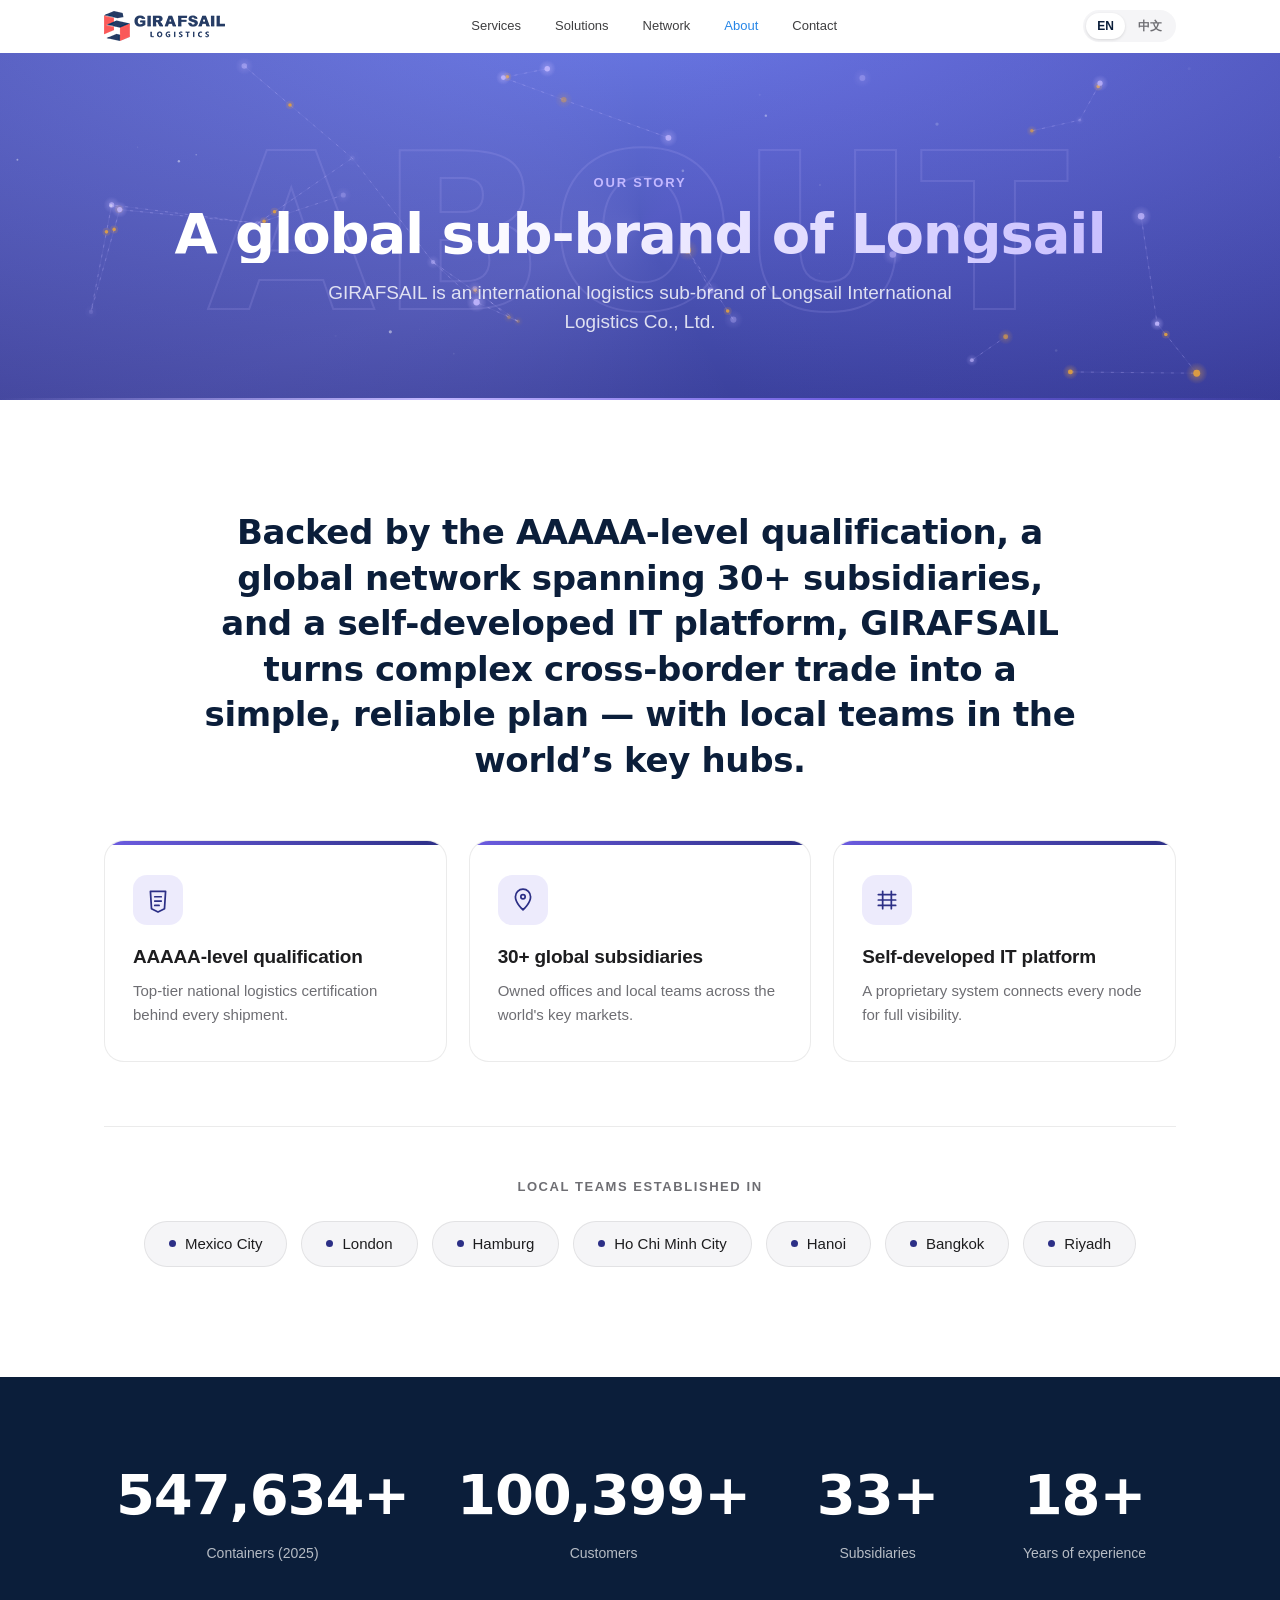
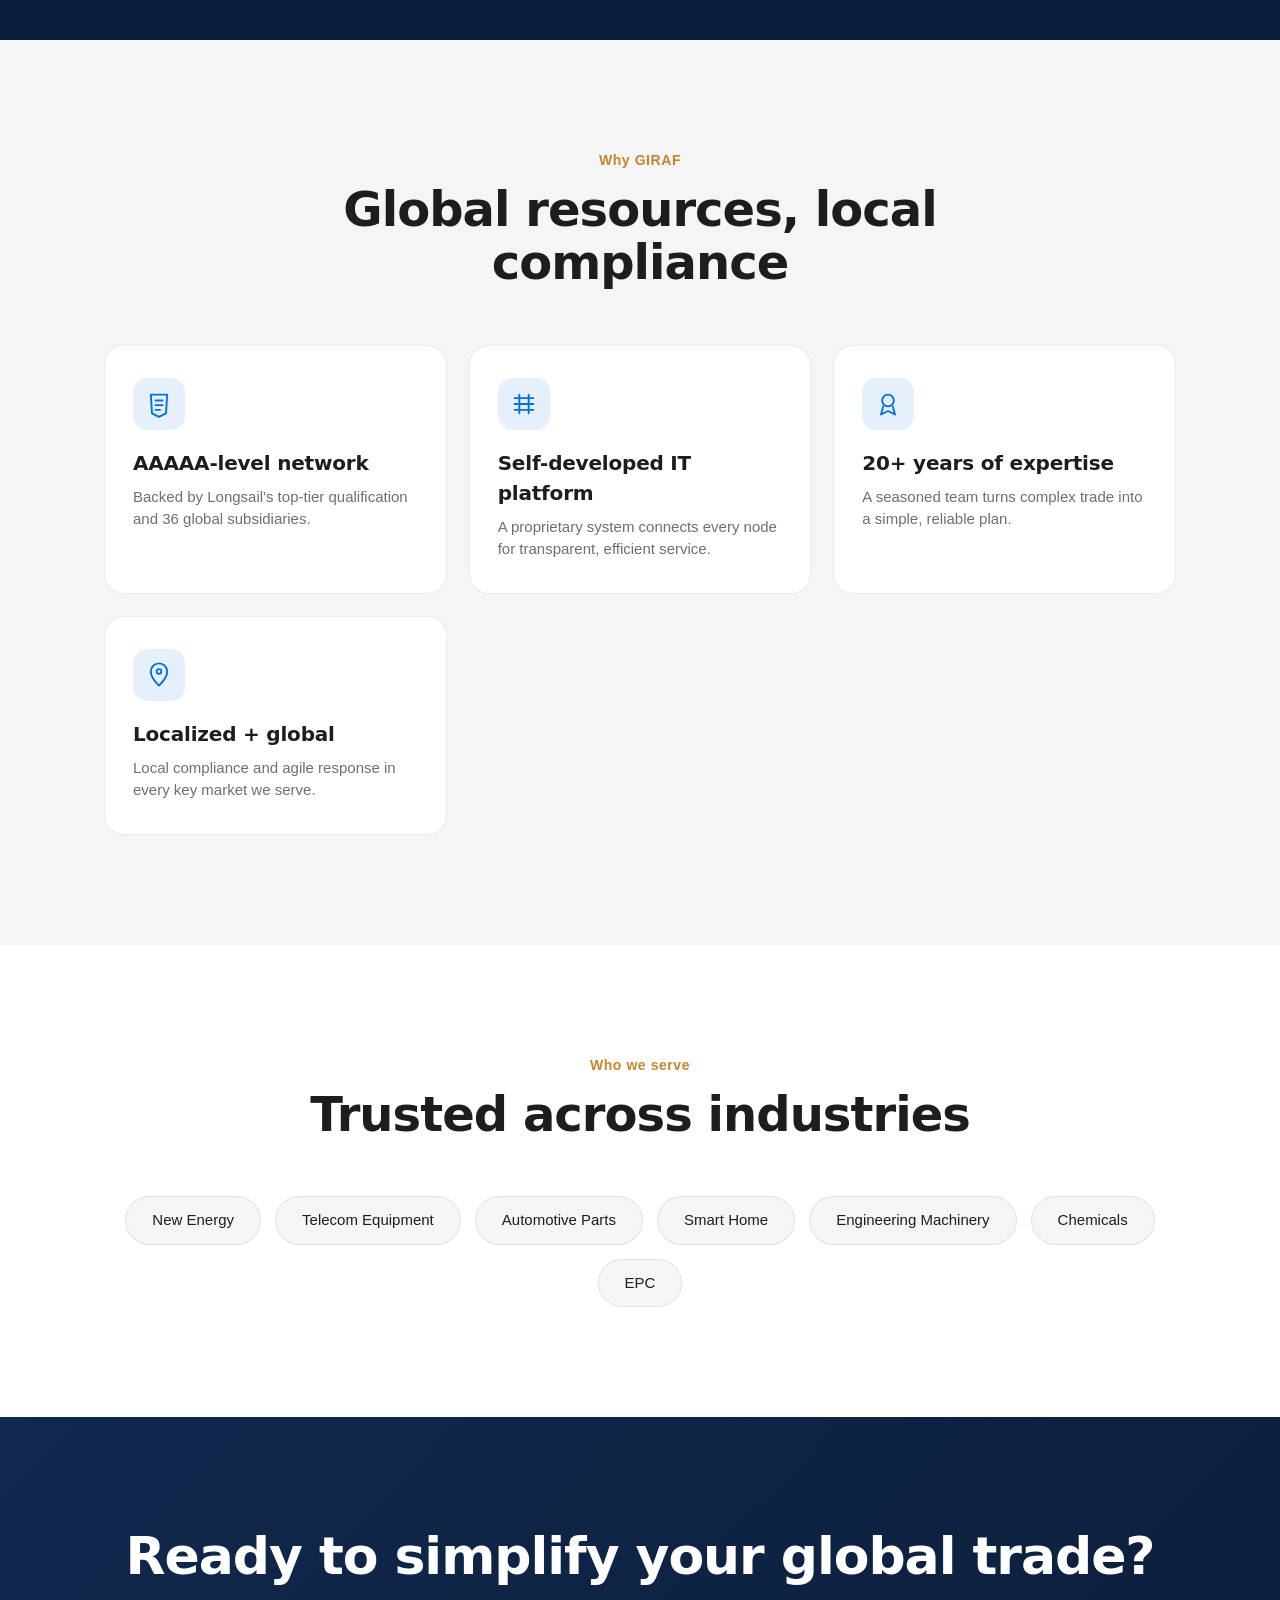
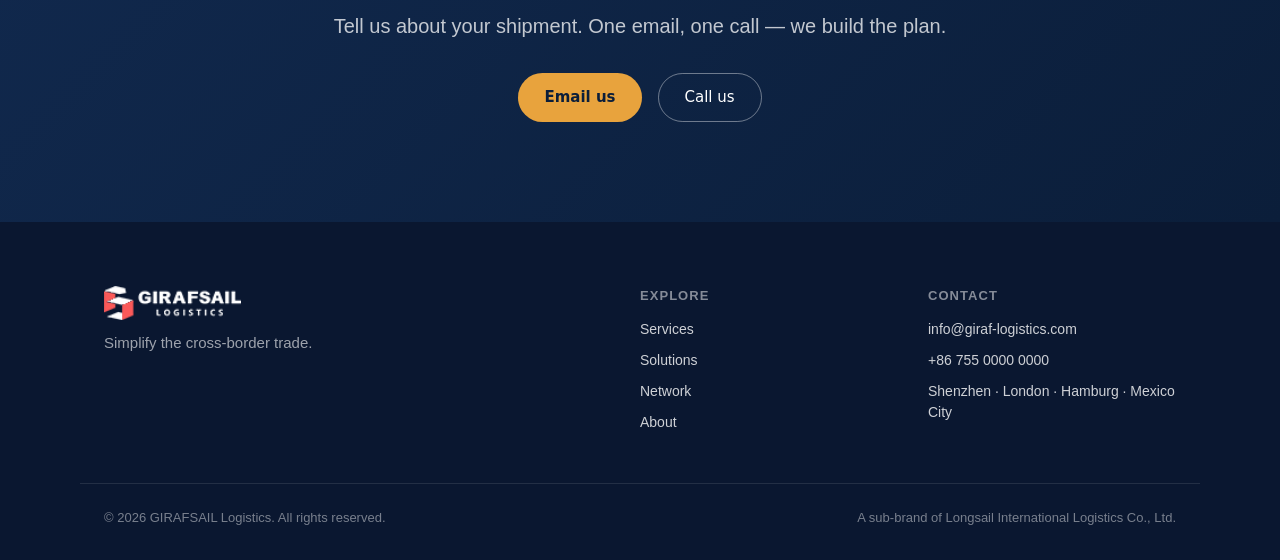
==== commit 5037c607: "Redesign About story: editorial lead + backed-by foundation pillars + local presence city chips" ====
--- a/about.html
+++ b/about.html
@@ -44,9 +44,14 @@
       </div>
     </section>
 
-    <section class="section">
+    <section class="section about-story">
       <div class="wrap">
-        <p class="about__story reveal" data-i18n="about.story">Backed by the AAAAA-level qualification, a global network spanning 30+ subsidiaries, and the self-developed IT platform of Longsail, GIRAFSAIL has established its own teams in key markets including Mexico City, London, Hamburg, Ho Chi Minh City, Hanoi, Bangkok and Riyadh. Through local compliance support and agile response, GIRAFSAIL helps customers efficiently open up new markets.</p>
+        <p class="about-story__lead reveal" data-i18n="about.story">Backed by the AAAAA-level qualification, a global network spanning 30+ subsidiaries, and a self-developed IT platform, GIRAFSAIL turns complex cross-border trade into a simple, reliable plan — with local teams in the world's key hubs.</p>
+        <div class="about-foundations" id="aboutFoundations"><!-- rendered by JS --></div>
+        <div class="about-presence reveal">
+          <p class="about-presence__label" data-i18n="about.presenceLabel">Local teams established in</p>
+          <div class="about-presence__grid" id="aboutCities"><!-- rendered by JS --></div>
+        </div>
       </div>
     </section>
 
--- a/assets/css/style.css
+++ b/assets/css/style.css
@@ -29,6 +29,7 @@
   color: var(--ink);
   background: var(--paper);
   line-height: 1.5;
+  overflow-x: clip;
   -webkit-font-smoothing: antialiased;
   text-rendering: optimizeLegibility;
 }
@@ -284,7 +285,49 @@
 .nav__links a.is-active { color: var(--blue); }
 .nav__links a.is-active::after { content: ""; }
 
-.about__story { font-size: clamp(16px, 2vw, 20px); line-height: 1.7; color: var(--ink-soft); max-width: 820px; margin: 0 auto; text-align: center; }
+/* About — story redesigned: editorial lead + foundation pillars + presence strip */
+.about-story { --a: 108 92 224; --a2: 44 47 134; padding: 110px 0; }
+.about-story__lead {
+  font-family: var(--font-display);
+  font-size: clamp(22px, 3.2vw, 34px); font-weight: 600; line-height: 1.34;
+  letter-spacing: -0.01em; color: var(--navy);
+  max-width: 880px; margin: 0 auto 56px; text-align: center;
+}
+.about-foundations { display: grid; grid-template-columns: repeat(3, 1fr); gap: 22px; margin-bottom: 64px; }
+.about-found {
+  position: relative; overflow: hidden; isolation: isolate;
+  background: #fff; border: 1px solid var(--line); border-radius: var(--radius);
+  padding: 34px 28px; transition: transform .25s, box-shadow .25s;
+}
+.about-found:hover { transform: translateY(-4px); box-shadow: 0 18px 40px rgba(11,30,58,.10); }
+.about-found::before {
+  content: ""; position: absolute; left: 0; right: 0; top: 0; height: 4px; z-index: 1;
+  background: linear-gradient(90deg, rgb(var(--a)), rgb(var(--a2)));
+}
+.about-found > * { position: relative; z-index: 1; }
+.about-found__icon {
+  width: 50px; height: 50px; border-radius: 14px; display: grid; place-items: center;
+  background: rgb(var(--a) / .12); color: rgb(var(--a2)); margin-bottom: 18px;
+}
+.about-found__icon svg { width: 26px; height: 26px; }
+.about-found__title { font-size: 19px; font-weight: 600; margin-bottom: 8px; letter-spacing: -0.01em; }
+.about-found__desc { font-size: 15px; color: var(--ink-soft); line-height: 1.6; }
+
+.about-presence { text-align: center; border-top: 1px solid var(--line); padding-top: 50px; }
+.about-presence__label {
+  font-size: 13px; font-weight: 600; letter-spacing: .12em; text-transform: uppercase;
+  color: var(--ink-soft); margin-bottom: 24px;
+}
+.about-presence__grid { display: flex; flex-wrap: wrap; gap: 14px; justify-content: center; }
+.about-presence__city {
+  display: inline-flex; align-items: center; gap: 9px;
+  background: var(--gray); border: 1px solid var(--line); border-radius: 999px;
+  padding: 11px 24px; font-size: 15px; font-weight: 500; color: var(--ink);
+}
+.about-presence__city::before {
+  content: ""; width: 7px; height: 7px; border-radius: 50%;
+  background: rgb(var(--a2)); flex: none;
+}
 
 /* subsidiaries — grouped, designed block (below "36 subsidiaries worldwide") */
 .subs__list { display: flex; flex-direction: column; gap: 38px; margin-top: 8px; }
@@ -300,9 +343,9 @@
   background: rgba(26,178,184,.12); border-radius: 999px; padding: 3px 11px;
 }
 .subs__group-rule { flex: 1; height: 1px; background: linear-gradient(90deg, var(--line), transparent); }
-.subs__grid { display: grid; grid-template-columns: repeat(3, 1fr); gap: 14px; }
+.subs__grid { display: grid; grid-template-columns: repeat(3, minmax(0, 1fr)); gap: 14px; }
 .subs__tile {
-  position: relative; display: flex; align-items: center; gap: 14px;
+  position: relative; min-width: 0; display: flex; align-items: center; gap: 14px;
   padding: 18px 20px; background: #fff; border: 1px solid var(--line);
   border-radius: 14px; transition: transform .25s, box-shadow .25s, border-color .25s;
 }
@@ -315,7 +358,7 @@
   font-family: var(--font-display); font-size: 13px; font-weight: 700;
   color: #0e8c92; opacity: .6; flex: none; min-width: 22px;
 }
-.subs__name { font-size: 14px; font-weight: 600; color: var(--ink); letter-spacing: .02em; line-height: 1.35; }
+.subs__name { font-size: 14px; font-weight: 600; color: var(--ink); letter-spacing: .02em; line-height: 1.35; overflow-wrap: anywhere; }
 
 /* contact */
 .contact { display: grid; grid-template-columns: 1.1fr 0.9fr; gap: 48px; align-items: start; }
@@ -399,22 +442,43 @@
   .offices { grid-template-columns: repeat(2, 1fr); }
   .stats__grid { grid-template-columns: repeat(2, 1fr); }
   .footer__grid { grid-template-columns: 1fr 1fr; }
-  .subs__list, .contact { grid-template-columns: 1fr; gap: 28px; }
+  .subs__grid { grid-template-columns: repeat(2, minmax(0, 1fr)); }
+  .contact { grid-template-columns: 1fr; gap: 28px; }
   .detail-list { grid-template-columns: 1fr; }
   .page-hero { padding: 96px 0 48px; }
   .page-hero__stroke { font-size: clamp(54px, 22vw, 130px); top: 54%; opacity: .13; }
 }
+
+/* burger menu engages before the inline nav can overflow (~860px) */
+@media (max-width: 860px) {
+  .nav__burger { display: flex; }
+  .nav__links { display: none; }
+  .nav__links.is-open {
+    display: flex; position: fixed; top: 52px; left: 0; right: 0;
+    flex-direction: column; gap: 0; padding: 8px 24px;
+    background: rgba(255,255,255,.97); backdrop-filter: blur(20px);
+    -webkit-backdrop-filter: blur(20px);
+    border-bottom: 1px solid var(--line); transform: translateY(0);
+    transition: transform .3s; z-index: 99;
+  }
+  .nav__links a { padding: 14px 0; border-bottom: 1px solid var(--line); font-size: 15px; }
+}
+
 @media (max-width: 640px) {
-  .nav__links {
-    position: fixed; top: 52px; left: 0; right: 0; background: rgba(255,255,255,.96);
-    backdrop-filter: blur(20px); flex-direction: column; gap: 0; padding: 8px 24px;
-    border-bottom: 1px solid var(--line); transform: translateY(-120%); transition: transform .3s; z-index: 99;
-  }
-  .nav__links.is-open { transform: translateY(0); }
-  .nav__links a { padding: 14px 0; border-bottom: 1px solid var(--line); font-size: 15px; }
-  .nav__burger { display: flex; }
-  .cards, .cards--4, .offices, .stats__grid, .detail-list, .subs__grid { grid-template-columns: 1fr; }
+  .cards, .cards--4, .offices, .detail-list, .subs__grid, .about-foundations { grid-template-columns: 1fr; }
   .caps { grid-template-columns: 1fr; }
   .footer__grid { grid-template-columns: 1fr; }
+  .footer__bottom { flex-direction: column; gap: 6px; }
+  .wrap { padding: 0 20px; }
   .section { padding: 72px 0; }
-}
+  .section__head { margin-bottom: 40px; }
+  .cta { padding: 72px 0; }
+  .hero { padding: 104px 20px 72px; min-height: 86vh; }
+  .hero__title { font-size: clamp(38px, 11vw, 56px); }
+  .hero__sub { font-size: 16px; }
+  .stat { padding: 8px 2px; }
+  .stat__num { font-size: clamp(26px, 8vw, 40px); }
+  .stat__label { font-size: 12px; }
+  .subs__grid { gap: 12px; }
+  .subs__tile { padding: 16px 18px; }
+}
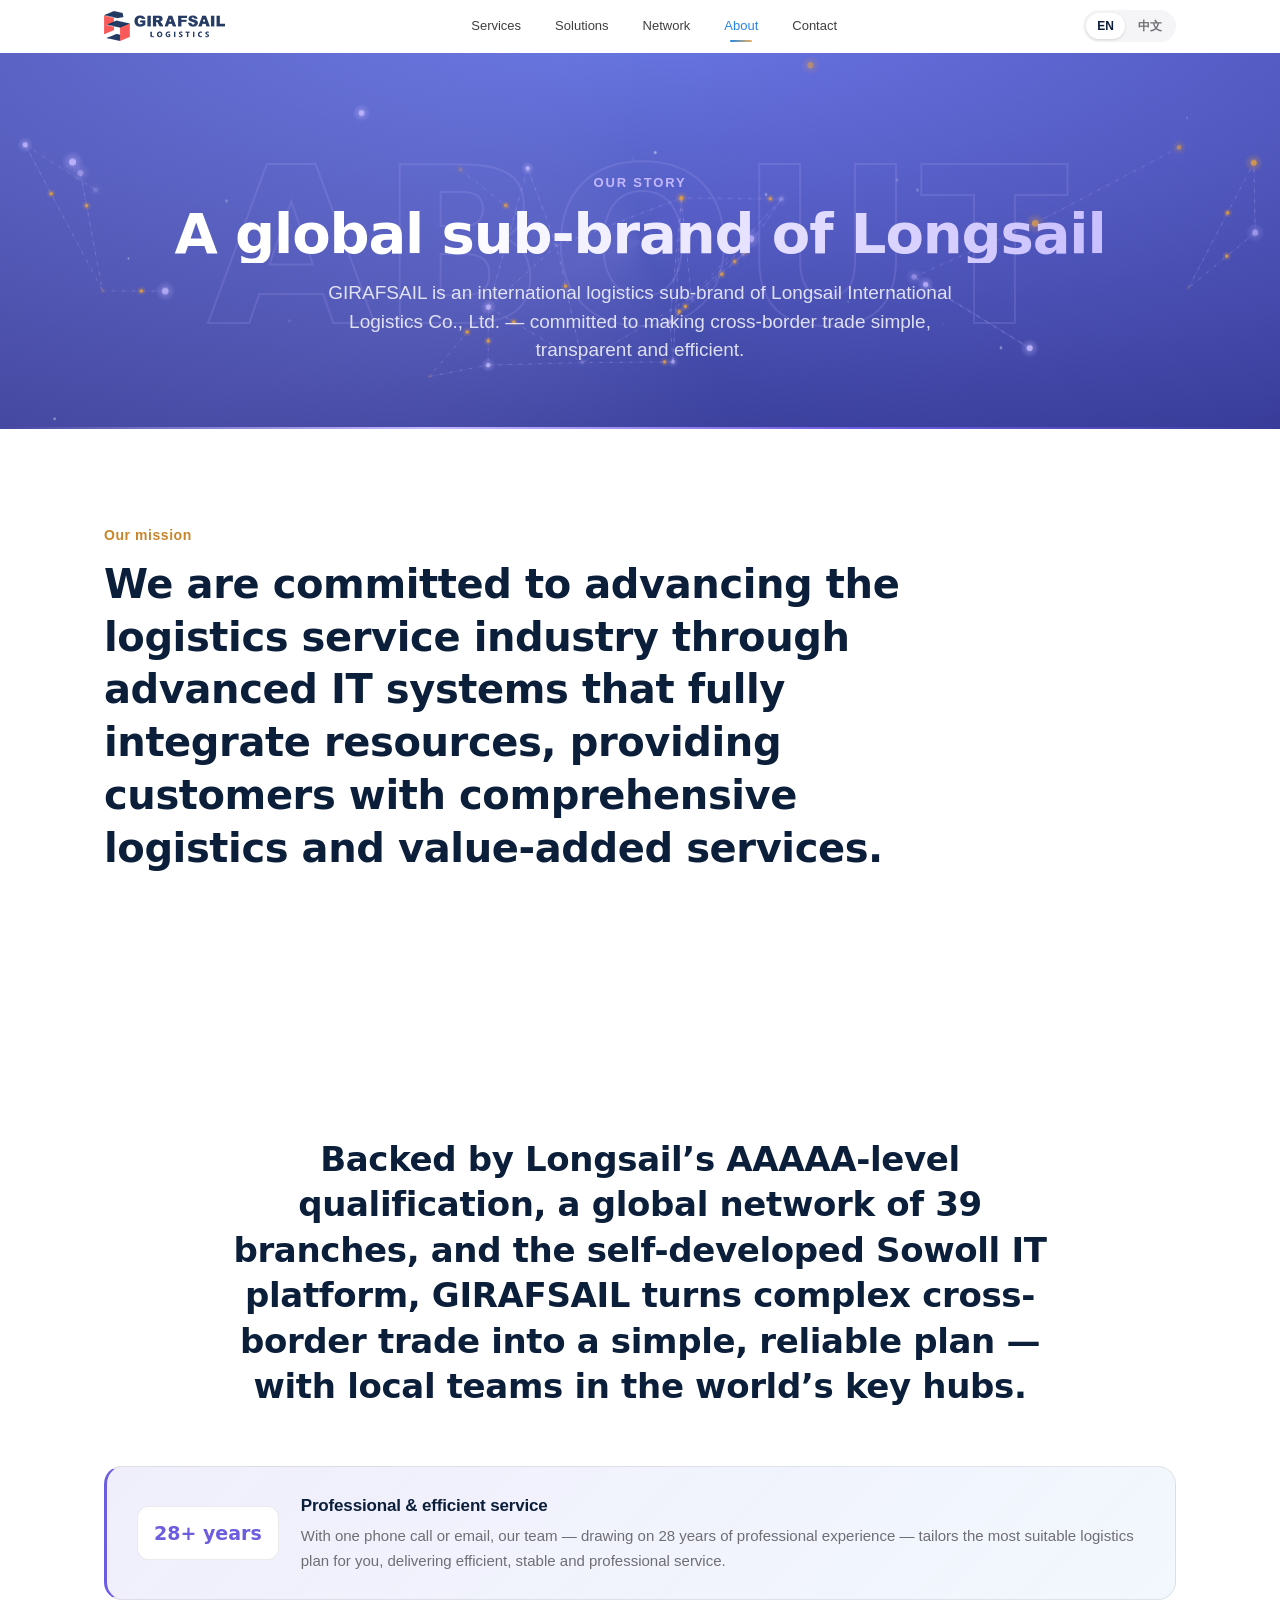
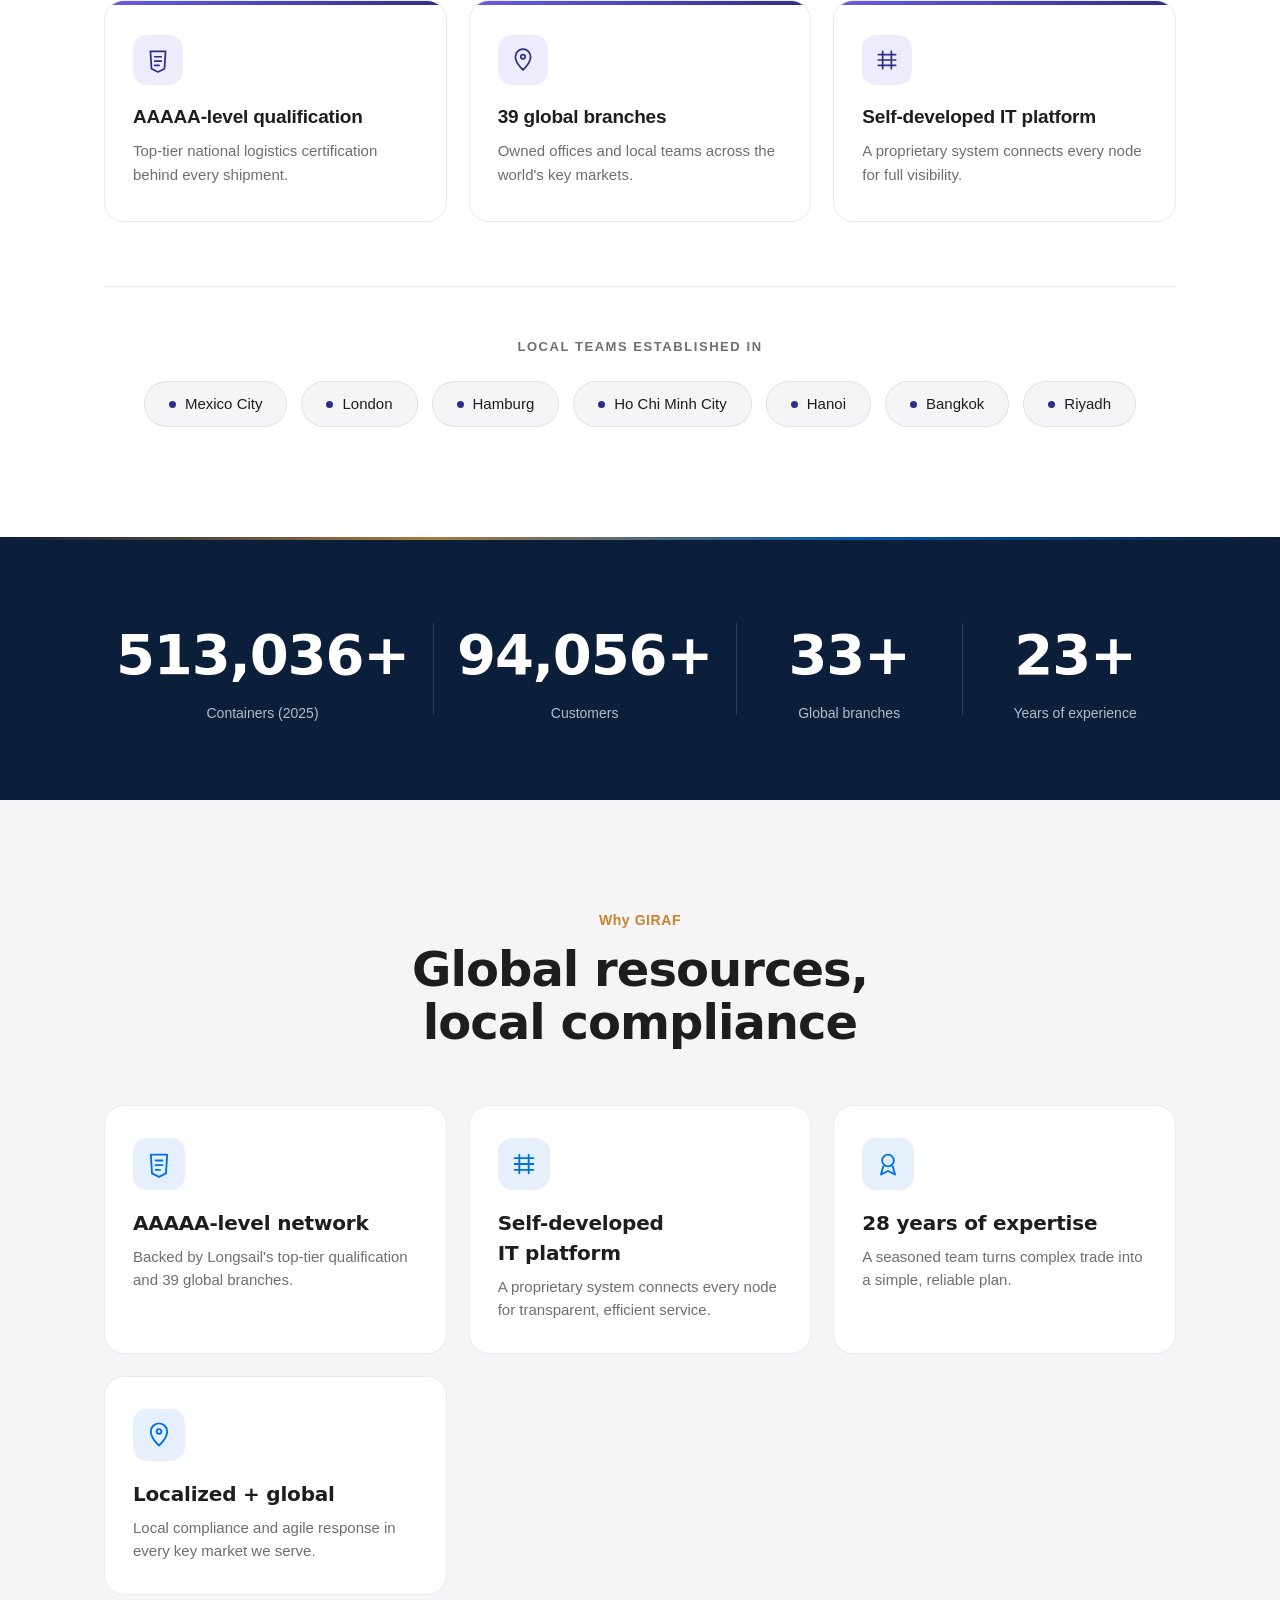
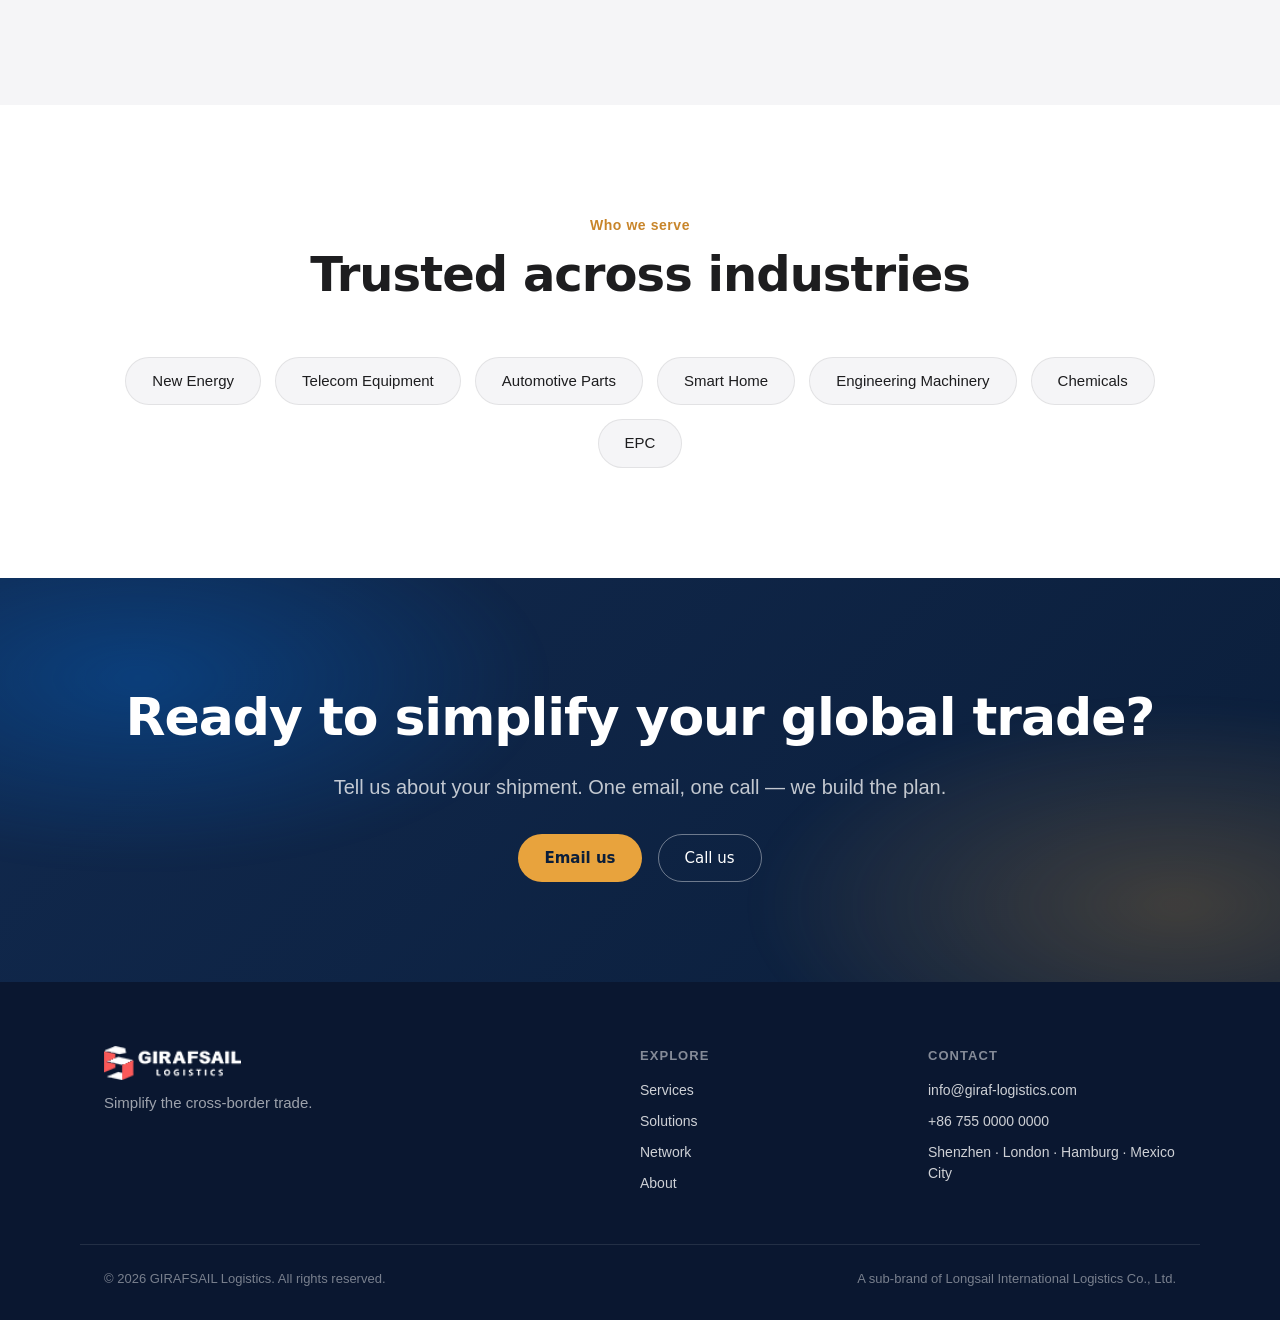
==== commit bd4e86df: "Enrich content from longsailing.net: mission statement, 28-years service promise, 39 global branches" ====
--- a/about.html
+++ b/about.html
@@ -44,9 +44,25 @@
       </div>
     </section>
 
+    <section class="section about-mission">
+      <div class="wrap">
+        <header class="section__head reveal">
+          <p class="section__eyebrow" data-i18n="about.missionTitle">Our mission</p>
+          <h2 class="about-mission__title" data-i18n="about.mission">We are committed to advancing the logistics service industry through advanced IT systems that fully integrate resources, providing customers with comprehensive logistics and value-added services.</h2>
+        </header>
+      </div>
+    </section>
+
     <section class="section about-story">
       <div class="wrap">
-        <p class="about-story__lead reveal" data-i18n="about.story">Backed by the AAAAA-level qualification, a global network spanning 30+ subsidiaries, and a self-developed IT platform, GIRAFSAIL turns complex cross-border trade into a simple, reliable plan — with local teams in the world's key hubs.</p>
+        <p class="about-story__lead reveal" data-i18n="about.story">Backed by Longsail's AAAAA-level qualification, a global network of 39 branches, and the self-developed Sowoll IT platform, GIRAFSAIL turns complex cross-border trade into a simple, reliable plan — with local teams in the world's key hubs.</p>
+        <div class="about-promise reveal">
+          <span class="about-promise__badge" data-i18n="about.promiseBadge">28+ years</span>
+          <div class="about-promise__body">
+            <h3 class="about-promise__title" data-i18n="about.promiseTitle">Professional &amp; efficient service</h3>
+            <p class="about-promise__text" data-i18n="about.promise">With one phone call or email, our team — drawing on 28 years of professional experience — tailors the most suitable logistics plan for you, delivering efficient, stable and professional service.</p>
+          </div>
+        </div>
         <div class="about-foundations" id="aboutFoundations"><!-- rendered by JS --></div>
         <div class="about-presence reveal">
           <p class="about-presence__label" data-i18n="about.presenceLabel">Local teams established in</p>
--- a/assets/css/style.css
+++ b/assets/css/style.css
@@ -65,7 +65,13 @@
   border-bottom: 1px solid transparent;
   transition: border-color .3s, background .3s;
 }
-.nav--scrolled { border-color: var(--line); }
+.nav--scrolled { border-color: var(--line); background: rgba(255,255,255,.82); box-shadow: 0 1px 0 var(--line), 0 8px 30px rgba(11,30,58,.06); }
+  .nav__links a.is-active { position: relative; color: var(--blue); }
+  .nav__links a.is-active::after {
+    content: ""; position: absolute; left: 50%; bottom: -6px; transform: translateX(-50%);
+    width: 22px; height: 2px; border-radius: 2px;
+    background: linear-gradient(90deg, var(--blue), var(--gold));
+  }
 .nav__inner {
   max-width: var(--maxw); margin: 0 auto; padding: 0 24px;
   height: 52px; display: flex; align-items: center; justify-content: space-between;
@@ -92,6 +98,13 @@
 .nav__burger.is-open span:nth-child(1) { transform: translateY(6px) rotate(45deg); }
 .nav__burger.is-open span:nth-child(2) { opacity: 0; }
 .nav__burger.is-open span:nth-child(3) { transform: translateY(-6px) rotate(-45deg); }
+
+  .scroll-progress {
+    position: fixed; top: 0; left: 0; height: 3px; width: 0; z-index: 200;
+    background: linear-gradient(90deg, var(--blue), var(--gold));
+    box-shadow: 0 0 12px rgba(0,113,227,.5);
+    transition: width .12s linear; pointer-events: none;
+  }
 
 /* ----------------------------- HERO ----------------------------- */
 .hero {
@@ -111,6 +124,17 @@
   font-size: clamp(44px, 7vw, 88px); font-weight: 700; line-height: 1.04;
   letter-spacing: -0.02em; margin-bottom: 22px;
 }
+.hero__rotate-text { color: #fff; }
+.hero__caret {
+  display: inline-block; width: 0.09em; height: 0.92em; margin-left: 0.08em;
+  background: linear-gradient(180deg, var(--gold), var(--blue));
+  border-radius: 2px; vertical-align: -0.08em;
+  animation: caretBlink 1.05s steps(1, end) infinite;
+}
+@keyframes caretBlink { 0%, 48% { opacity: 1; } 49%, 100% { opacity: 0; } }
+@media (min-width: 641px) {
+  .hero__title { min-height: 2.15em; }
+}
 .hero__sub {
   font-size: clamp(17px, 2.2vw, 22px); color: rgba(255,255,255,.78);
   max-width: 660px; margin: 0 auto 34px; font-weight: 400;
@@ -118,11 +142,18 @@
 .hero__cta { display: flex; gap: 16px; justify-content: center; flex-wrap: wrap; }
 
 .btn {
+  position: relative; overflow: hidden;
   display: inline-flex; align-items: center; justify-content: center;
   font-size: 15px; font-weight: 500; padding: 12px 26px; border-radius: 999px;
   transition: transform .15s, background .2s, color .2s, border-color .2s; cursor: pointer;
 }
 .btn:hover { transform: translateY(-1px); }
+  .btn::after {
+    content: ""; position: absolute; top: 0; left: -65%; width: 45%; height: 100%;
+    background: linear-gradient(100deg, transparent, rgba(255,255,255,.35), transparent);
+    transform: skewX(-18deg); transition: left .55s ease; pointer-events: none;
+  }
+  .btn:hover::after { left: 120%; }
 .btn--primary { background: var(--blue); color: #fff; }
 .btn--primary:hover { background: #0077ed; }
 .btn--ghost { background: transparent; color: #fff; border: 1px solid rgba(255,255,255,.4); }
@@ -139,14 +170,27 @@
 @keyframes scrolldot { 0% { opacity: 0; transform: translateY(-4px); } 50% { opacity: 1; } 100% { opacity: 0; transform: translateY(10px); } }
 
 /* ----------------------------- STATS ----------------------------- */
-.stats { background: var(--navy); color: #fff; padding: 64px 0; }
+.stats { background: var(--navy); color: #fff; padding: 64px 0; position: relative; }
+  .stats::before {
+    content: ""; position: absolute; left: 0; right: 0; top: 0; height: 3px;
+    background: linear-gradient(90deg, transparent, rgba(232,163,61,.7), rgba(0,113,227,.7), transparent);
+  }
 .stats__grid { display: grid; grid-template-columns: repeat(4, 1fr); gap: 24px; }
 .stat { text-align: center; padding: 12px; }
-.stat__num { font-size: clamp(36px, 5vw, 56px); font-weight: 700; letter-spacing: -0.02em; color: #fff; }
+.stat__num { font-size: clamp(36px, 5vw, 56px); font-weight: 700; letter-spacing: -0.02em; color: #fff; font-variant-numeric: tabular-nums; }
 .stat__label { font-size: 14px; color: rgba(255,255,255,.7); margin-top: 6px; }
+  @media (min-width: 901px) {
+    .stat:not(:first-child) { position: relative; }
+    .stat:not(:first-child)::before {
+      content: ""; position: absolute; left: -12px; top: 16%; bottom: 16%; width: 1px;
+      background: rgba(255,255,255,.14);
+    }
+  }
 
 /* ----------------------------- SECTIONS ----------------------------- */
-.section { padding: 110px 0; }
+.section { padding: 110px 0; scroll-margin-top: 64px; }
+  .section__title, .page-hero__title, .hero__title, .card__title, .cta__title, .about-story__lead, .about-found__title { text-wrap: balance; }
+  .section__lead, .hero__sub, .card__desc, .about-found__desc, .detail-item__intro { text-wrap: pretty; }
 .section--gray { background: var(--gray); }
 .section--dark { background: var(--navy); color: #fff; }
 
@@ -203,8 +247,10 @@
 .office {
   background: rgba(255,255,255,.05); border: 1px solid rgba(255,255,255,.12);
   border-radius: var(--radius); padding: 26px 24px; display: flex; align-items: center; gap: 14px;
-}
-.office__dot { width: 12px; height: 12px; border-radius: 50%; background: var(--gold); flex: none; box-shadow: 0 0 0 4px rgba(232,163,61,.18); }
+  transition: transform .3s, box-shadow .3s, border-color .3s, background .3s;
+}
+  .office:hover { transform: translateY(-4px); box-shadow: 0 16px 34px rgba(0,0,0,.22); border-color: rgba(232,163,61,.5); background: rgba(255,255,255,.08); }
+  .office__dot { width: 12px; height: 12px; border-radius: 50%; background: var(--gold); flex: none; box-shadow: 0 0 0 4px rgba(232,163,61,.18); }
 .office__city { font-size: 17px; font-weight: 600; }
 .office__country { font-size: 13px; color: rgba(255,255,255,.6); }
 
@@ -218,8 +264,18 @@
 .chip:hover { background: var(--navy); color: #fff; transform: translateY(-2px); }
 
 /* ----------------------------- CTA ----------------------------- */
-.cta { background: linear-gradient(135deg, #11294e, #0b1e3a); color: #fff; padding: 100px 0; }
+.cta { background: linear-gradient(135deg, #11294e, #0b1e3a); color: #fff; padding: 100px 0; position: relative; overflow: hidden; }
 .cta__inner { text-align: center; }
+  .cta::before {
+    content: ""; position: absolute; inset: -20%; z-index: 0; pointer-events: none;
+    background:
+      radial-gradient(38% 55% at 22% 32%, rgba(0,113,227,.32), transparent 60%),
+      radial-gradient(40% 60% at 80% 72%, rgba(232,163,61,.24), transparent 60%);
+    filter: blur(10px);
+    animation: ctaFloat 16s ease-in-out infinite alternate;
+  }
+  .cta__inner { text-align: center; position: relative; z-index: 1; }
+  @keyframes ctaFloat { 0% { transform: translate(0,0); } 100% { transform: translate(4%, -3%); } }
 .cta__title { font-size: clamp(30px, 4.5vw, 52px); font-weight: 700; letter-spacing: -0.02em; }
 .cta__sub { font-size: clamp(16px, 2vw, 20px); color: rgba(255,255,255,.75); margin: 16px 0 32px; }
 .cta__actions { display: flex; gap: 16px; justify-content: center; flex-wrap: wrap; }
@@ -434,6 +490,10 @@
   .card:hover::after { animation: none; }
   .hero__routes .route, .hero__routes .route__node { animation: none; }
   .page-hero::before { animation: none; }
+  .cta::before { animation: none; }
+  .reveal { transition: none !important; opacity: 1 !important; transform: none !important; }
+  .scroll-progress { display: none; }
+  .hero__caret { animation: none; opacity: 1; }
 }
 
 /* ----------------------------- RESPONSIVE ----------------------------- */
@@ -482,3 +542,31 @@
   .subs__grid { gap: 12px; }
   .subs__tile { padding: 16px 18px; }
 }
+
+/* ---------- About: mission statement + service promise (enriched from Longsail) ---------- */
+.about-mission { padding: 96px 0; }
+.about-mission .section__head { text-align: left; max-width: 960px; margin-left: 0; margin-right: 0; }
+.about-mission__title {
+  font-family: var(--font-display);
+  font-size: clamp(24px, 3.4vw, 40px); font-weight: 600; line-height: 1.32;
+  letter-spacing: -0.01em; color: var(--navy); max-width: 920px; text-wrap: balance;
+}
+.about-promise {
+  display: flex; gap: 22px; align-items: center;
+  margin-top: 40px; padding: 26px 30px;
+  background: linear-gradient(135deg, rgb(108 92 224 / .10), rgb(0 113 227 / .05));
+  border: 1px solid var(--line); border-left: 3px solid rgb(108 92 224);
+  border-radius: 18px;
+}
+.about-promise__badge {
+  flex: none; font-family: var(--font-display); font-weight: 700; font-size: 19px;
+  color: rgb(108 92 224); background: #fff; border: 1px solid var(--line);
+  border-radius: 12px; padding: 12px 16px; white-space: nowrap;
+}
+.about-promise__body { min-width: 0; }
+.about-promise__title { margin: 0 0 6px; font-size: 17px; font-weight: 600; color: var(--navy); letter-spacing: -0.01em; }
+.about-promise__text { margin: 0; font-size: 15px; line-height: 1.62; color: var(--ink-soft); }
+@media (max-width: 640px) {
+  .about-mission { padding: 72px 0; }
+  .about-promise { flex-direction: column; align-items: flex-start; gap: 16px; }
+}
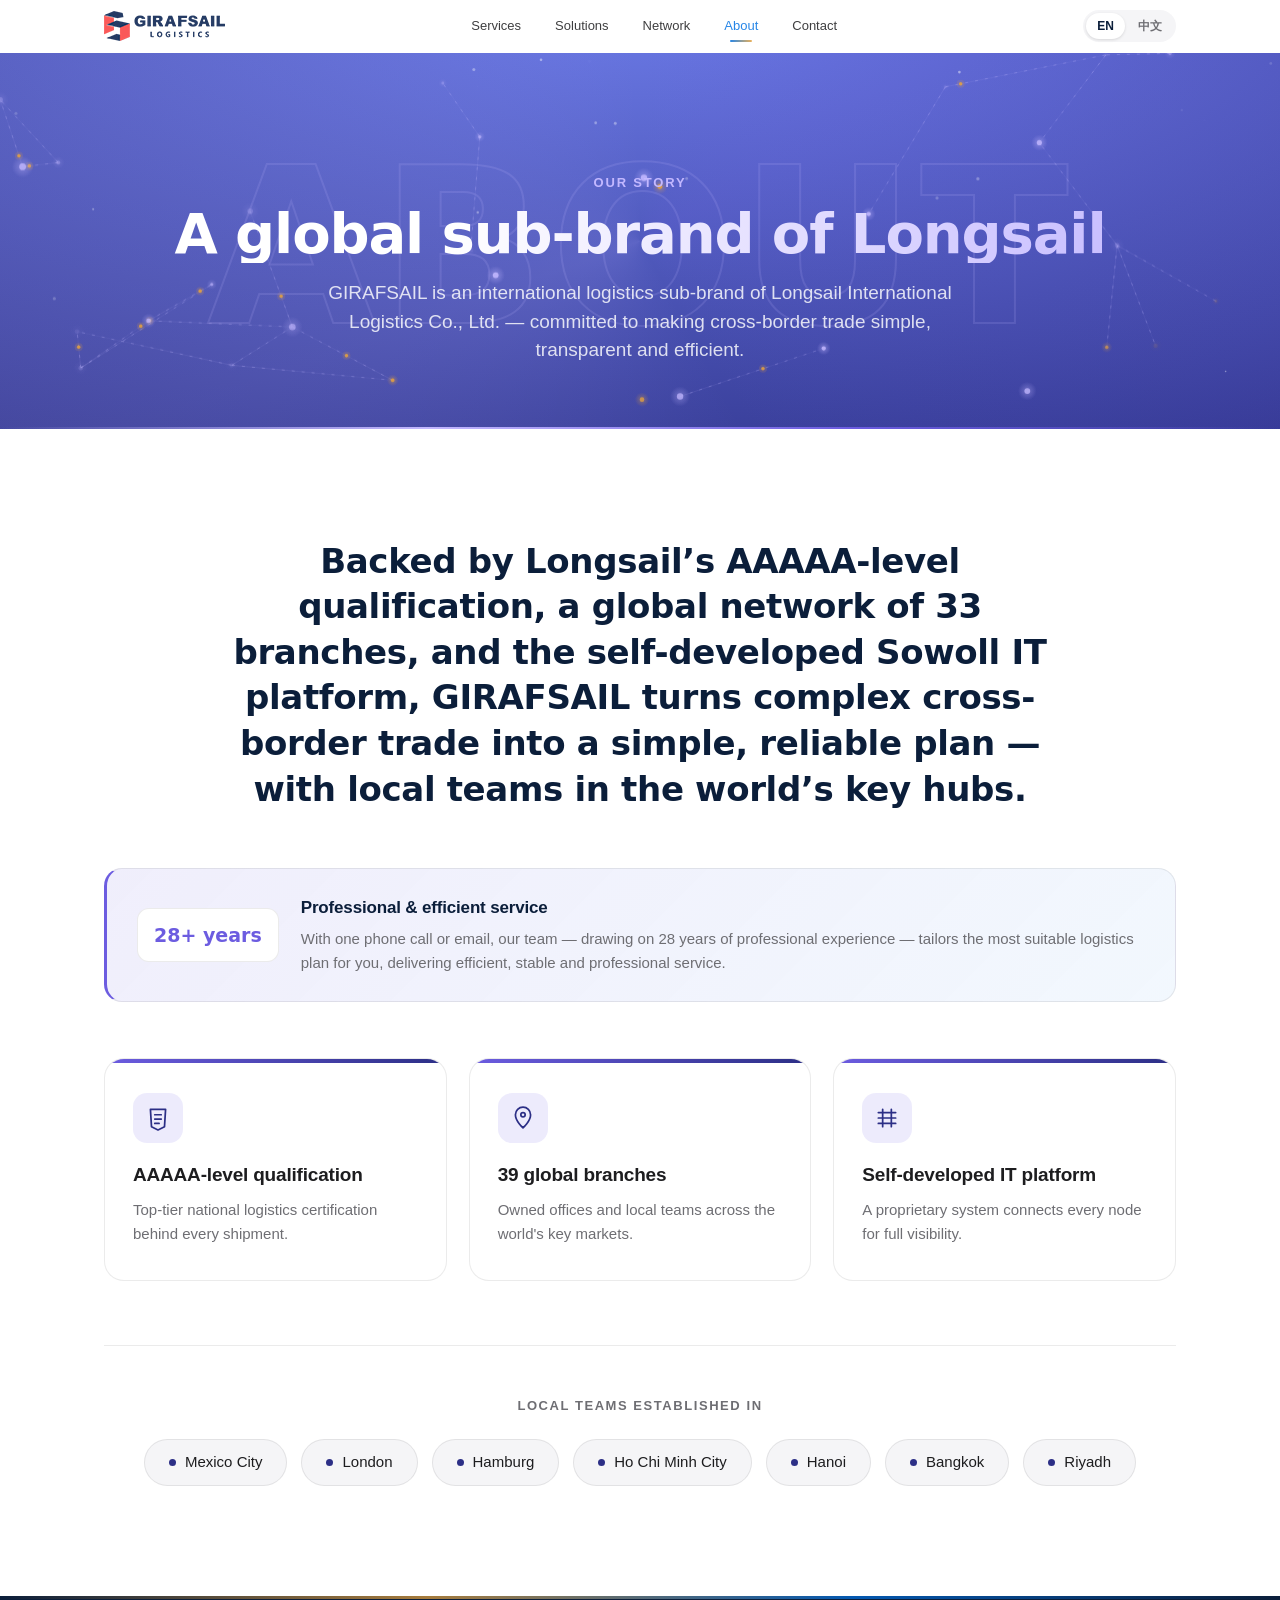
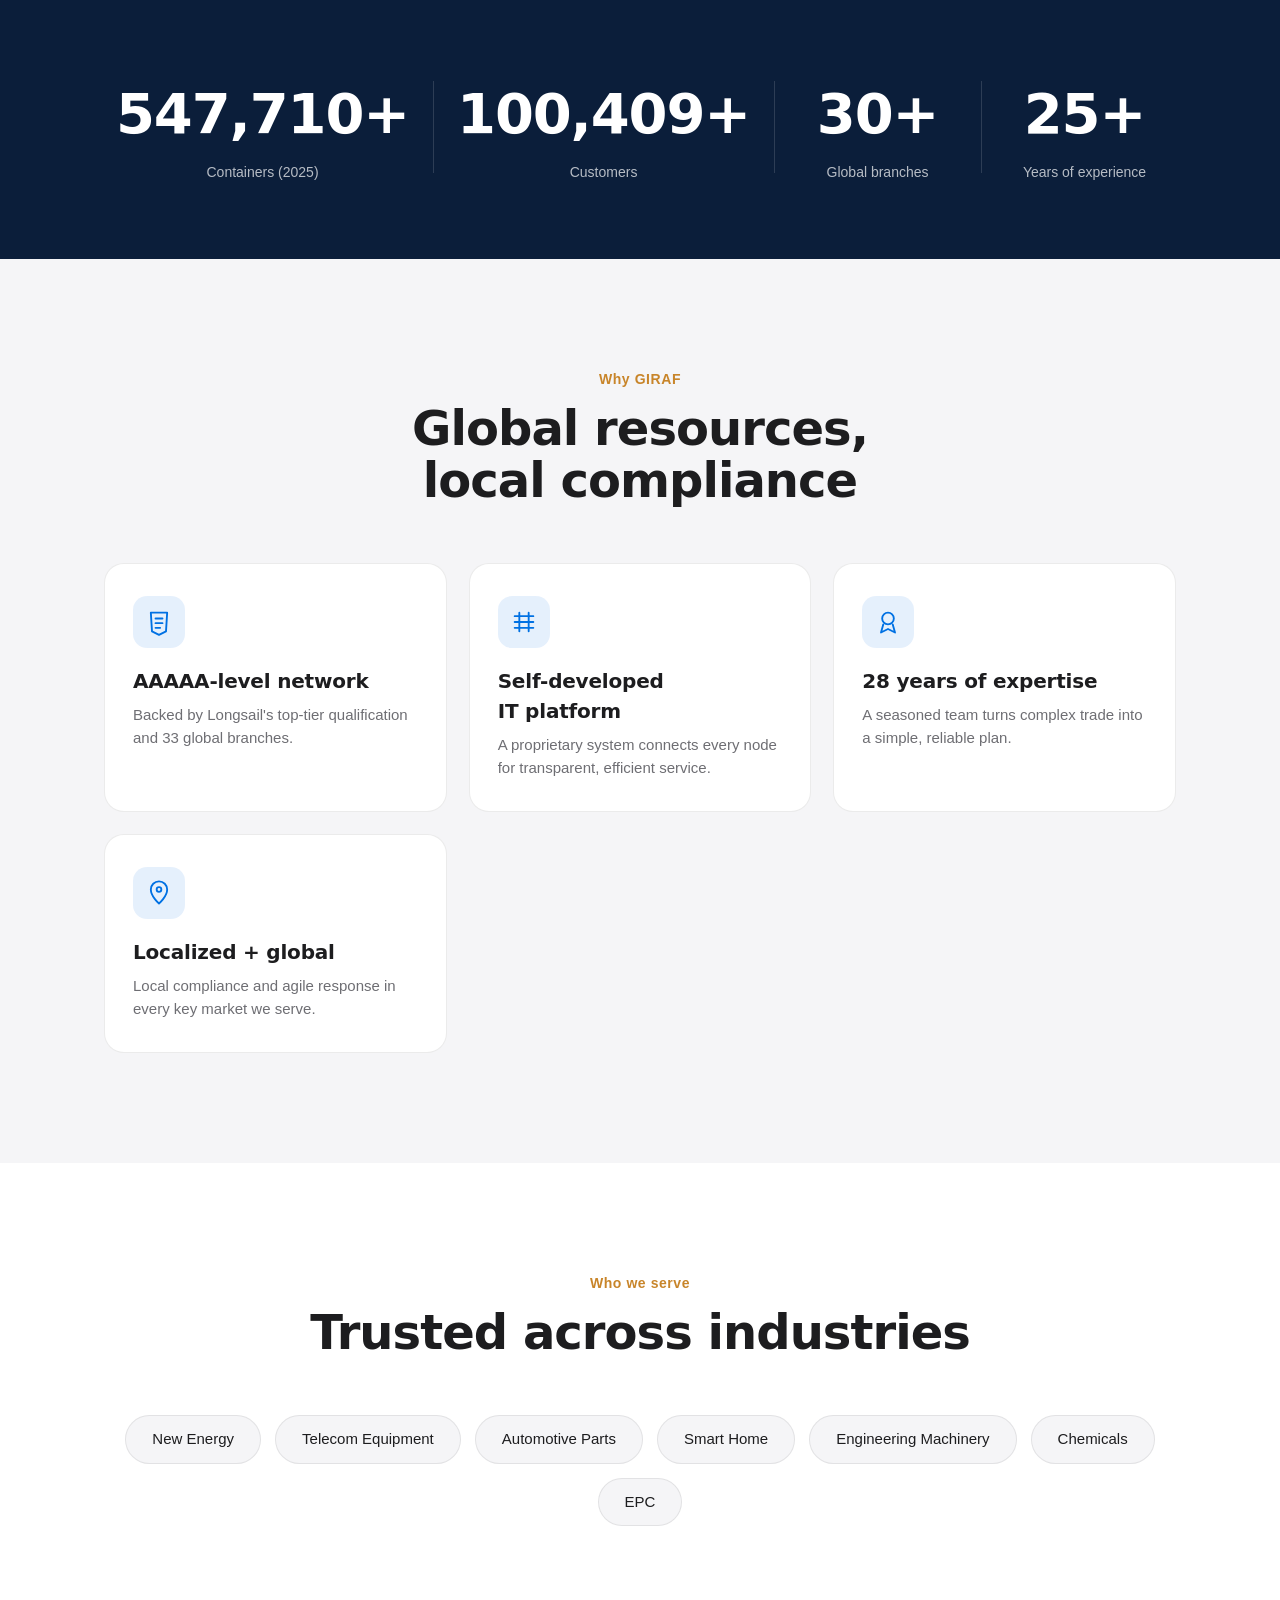
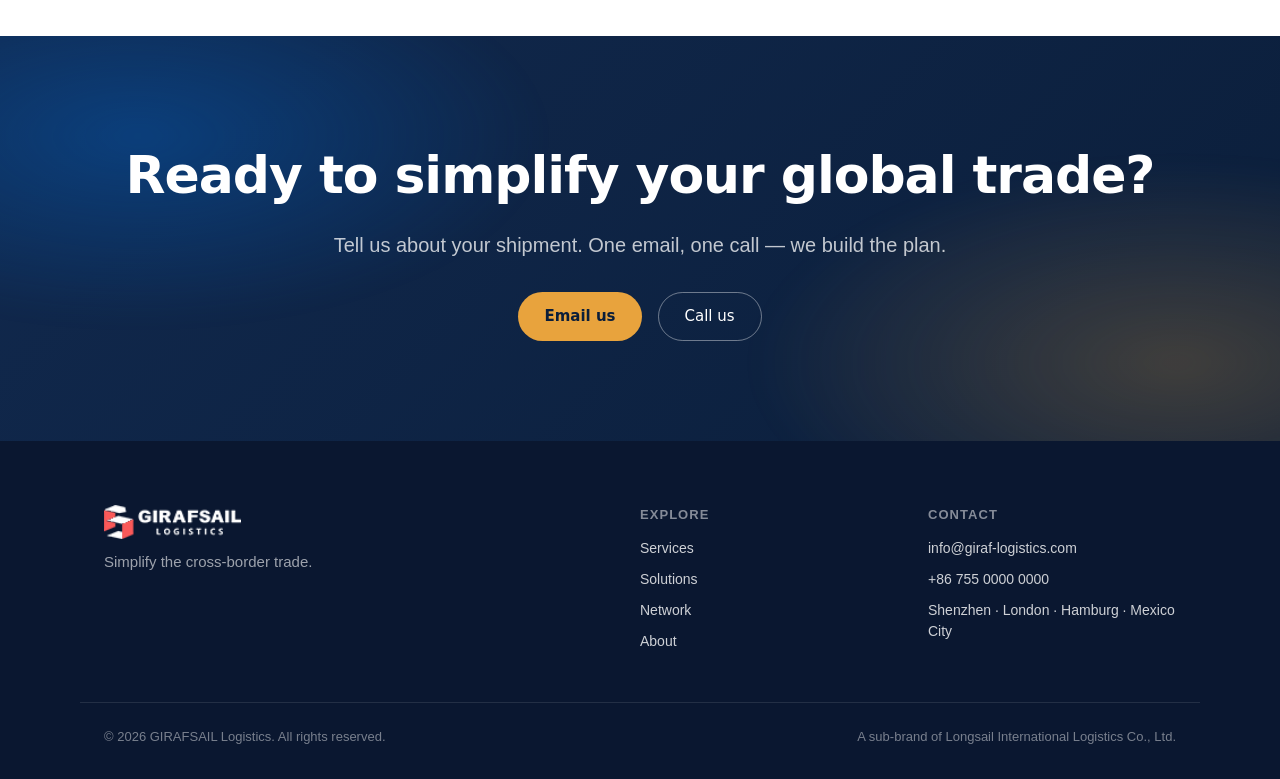
==== commit ae45a26e: "Network: 33 real Longsail branches with address/phone/email; remove dotfield; home: fix services gri" ====
--- a/about.html
+++ b/about.html
@@ -41,15 +41,6 @@
         <p class="page-hero__eyebrow" data-i18n="about.eyebrow">Our story</p>
         <h1 class="page-hero__title" data-i18n="about.title">A global sub-brand of Longsail</h1>
         <p class="page-hero__lead" data-i18n="about.lead">GIRAFSAIL is an international logistics sub-brand of Longsail International Logistics Co., Ltd.</p>
-      </div>
-    </section>
-
-    <section class="section about-mission">
-      <div class="wrap">
-        <header class="section__head reveal">
-          <p class="section__eyebrow" data-i18n="about.missionTitle">Our mission</p>
-          <h2 class="about-mission__title" data-i18n="about.mission">We are committed to advancing the logistics service industry through advanced IT systems that fully integrate resources, providing customers with comprehensive logistics and value-added services.</h2>
-        </header>
       </div>
     </section>
 
--- a/assets/css/style.css
+++ b/assets/css/style.css
@@ -399,22 +399,33 @@
   background: rgba(26,178,184,.12); border-radius: 999px; padding: 3px 11px;
 }
 .subs__group-rule { flex: 1; height: 1px; background: linear-gradient(90deg, var(--line), transparent); }
-.subs__grid { display: grid; grid-template-columns: repeat(3, minmax(0, 1fr)); gap: 14px; }
-.subs__tile {
-  position: relative; min-width: 0; display: flex; align-items: center; gap: 14px;
+.subs__offices { display: grid; grid-template-columns: repeat(3, minmax(0, 1fr)); gap: 16px; }
+.sub-office {
+  position: relative; min-width: 0; display: flex; flex-direction: column;
   padding: 18px 20px; background: #fff; border: 1px solid var(--line);
-  border-radius: 14px; transition: transform .25s, box-shadow .25s, border-color .25s;
-}
-.subs__tile:hover {
+  border-radius: 14px; box-shadow: 0 6px 18px rgba(11,30,58,.05);
+  transition: transform .25s, box-shadow .25s, border-color .25s;
+}
+.sub-office:hover {
   transform: translateY(-4px);
   box-shadow: 0 16px 34px rgba(11,30,58,.10);
-  border-color: rgba(26,178,184,.45);
-}
-.subs__idx {
-  font-family: var(--font-display); font-size: 13px; font-weight: 700;
-  color: #0e8c92; opacity: .6; flex: none; min-width: 22px;
-}
-.subs__name { font-size: 14px; font-weight: 600; color: var(--ink); letter-spacing: .02em; line-height: 1.35; overflow-wrap: anywhere; }
+  border-color: rgba(232,163,61,.5);
+}
+.sub-office__city {
+  font-family: var(--font-display); font-size: 16px; font-weight: 700;
+  color: var(--navy); letter-spacing: .01em; margin: 0 0 8px;
+}
+.sub-office__addr {
+  font-size: 13px; line-height: 1.55; color: var(--ink-soft);
+  margin: 0 0 12px; overflow-wrap: anywhere;
+}
+.sub-office__line {
+  display: flex; align-items: center; gap: 8px; min-width: 0;
+  font-size: 13px; color: var(--blue); text-decoration: none; margin-top: 6px;
+}
+.sub-office__line:hover { color: var(--gold-deep); }
+.sub-office__ico { flex: none; color: var(--gold); font-size: 14px; line-height: 1; }
+.sub-office__line span:last-child { overflow-wrap: anywhere; }
 
 /* contact */
 .contact { display: grid; grid-template-columns: 1.1fr 0.9fr; gap: 48px; align-items: start; }
@@ -502,7 +513,7 @@
   .offices { grid-template-columns: repeat(2, 1fr); }
   .stats__grid { grid-template-columns: repeat(2, 1fr); }
   .footer__grid { grid-template-columns: 1fr 1fr; }
-  .subs__grid { grid-template-columns: repeat(2, minmax(0, 1fr)); }
+  .subs__offices { grid-template-columns: repeat(2, minmax(0, 1fr)); }
   .contact { grid-template-columns: 1fr; gap: 28px; }
   .detail-list { grid-template-columns: 1fr; }
   .page-hero { padding: 96px 0 48px; }
@@ -525,7 +536,7 @@
 }
 
 @media (max-width: 640px) {
-  .cards, .cards--4, .offices, .detail-list, .subs__grid, .about-foundations { grid-template-columns: 1fr; }
+  .cards, .cards--4, .offices, .detail-list, .subs__offices, .about-foundations { grid-template-columns: 1fr; }
   .caps { grid-template-columns: 1fr; }
   .footer__grid { grid-template-columns: 1fr; }
   .footer__bottom { flex-direction: column; gap: 6px; }
@@ -539,21 +550,14 @@
   .stat { padding: 8px 2px; }
   .stat__num { font-size: clamp(26px, 8vw, 40px); }
   .stat__label { font-size: 12px; }
-  .subs__grid { gap: 12px; }
-  .subs__tile { padding: 16px 18px; }
-}
-
-/* ---------- About: mission statement + service promise (enriched from Longsail) ---------- */
-.about-mission { padding: 96px 0; }
-.about-mission .section__head { text-align: left; max-width: 960px; margin-left: 0; margin-right: 0; }
-.about-mission__title {
-  font-family: var(--font-display);
-  font-size: clamp(24px, 3.4vw, 40px); font-weight: 600; line-height: 1.32;
-  letter-spacing: -0.01em; color: var(--navy); max-width: 920px; text-wrap: balance;
-}
+  .subs__offices { gap: 12px; }
+  .sub-office { padding: 16px 18px; }
+}
+
+/* ---------- About: service promise (enriched from Longsail) ---------- */
 .about-promise {
   display: flex; gap: 22px; align-items: center;
-  margin-top: 40px; padding: 26px 30px;
+  margin-top: 40px; margin-bottom: 56px; padding: 26px 30px;
   background: linear-gradient(135deg, rgb(108 92 224 / .10), rgb(0 113 227 / .05));
   border: 1px solid var(--line); border-left: 3px solid rgb(108 92 224);
   border-radius: 18px;
@@ -567,6 +571,58 @@
 .about-promise__title { margin: 0 0 6px; font-size: 17px; font-weight: 600; color: var(--navy); letter-spacing: -0.01em; }
 .about-promise__text { margin: 0; font-size: 15px; line-height: 1.62; color: var(--ink-soft); }
 @media (max-width: 640px) {
-  .about-mission { padding: 72px 0; }
   .about-promise { flex-direction: column; align-items: flex-start; gap: 16px; }
 }
+
+/* ---- Services: grouped categories ---- */
+.svc-container { display: block; }
+.svc-groups { display: flex; flex-direction: column; gap: 56px; }
+.svc-group__head { display: flex; align-items: baseline; gap: 14px; margin-bottom: 24px; }
+.svc-group__title {
+  font-family: var(--font-display); font-size: clamp(20px, 2.6vw, 26px);
+  font-weight: 600; color: var(--navy); letter-spacing: -0.01em;
+}
+.svc-group__count {
+  font-family: var(--font-display); font-size: 12px; font-weight: 700; color: var(--blue);
+  background: rgba(0,113,227,.10); border-radius: 999px; padding: 3px 11px; flex: none;
+}
+.svc-group__rule { flex: 1; height: 1px; background: linear-gradient(90deg, var(--line), transparent); }
+
+/* ---- detail card tag pill ---- */
+.detail-item__tag {
+  display: inline-block; margin-top: 10px;
+  font-size: 12px; font-weight: 600; letter-spacing: .02em;
+  color: var(--blue); background: rgba(0,113,227,.10);
+  padding: 3px 11px; border-radius: 999px;
+}
+.card--accent .detail-item__tag { color: var(--gold-deep); background: rgba(232,163,61,.16); }
+
+/* ---- Services: process steps ---- */
+.process { display: grid; grid-template-columns: repeat(4, 1fr); gap: 20px; }
+.proc-step {
+  position: relative; overflow: hidden; isolation: isolate;
+  background: #fff; border: 1px solid var(--line); border-radius: var(--radius);
+  padding: 30px 24px; transition: transform .25s, box-shadow .25s;
+}
+.proc-step > * { position: relative; z-index: 1; }
+.proc-step::before {
+  content: ""; position: absolute; left: 0; right: 0; top: 0; height: 4px; z-index: 1;
+  background: linear-gradient(90deg, var(--blue), var(--gold));
+}
+.proc-step:hover { transform: translateY(-4px); box-shadow: 0 18px 40px rgba(11,30,58,.10); }
+.proc-step__num {
+  font-family: var(--font-display); font-size: 40px; font-weight: 700; line-height: 1;
+  background: linear-gradient(120deg, var(--blue), var(--gold));
+  -webkit-background-clip: text; background-clip: text; -webkit-text-fill-color: transparent; color: transparent;
+  margin-bottom: 14px;
+}
+.proc-step__title { font-size: 18px; font-weight: 600; margin-bottom: 8px; letter-spacing: -0.01em; }
+.proc-step__desc { font-size: 14px; color: var(--ink-soft); line-height: 1.6; }
+
+@media (max-width: 900px) {
+  .process { grid-template-columns: repeat(2, 1fr); }
+}
+@media (max-width: 640px) {
+  .process { grid-template-columns: 1fr; }
+  .svc-groups { gap: 44px; }
+}
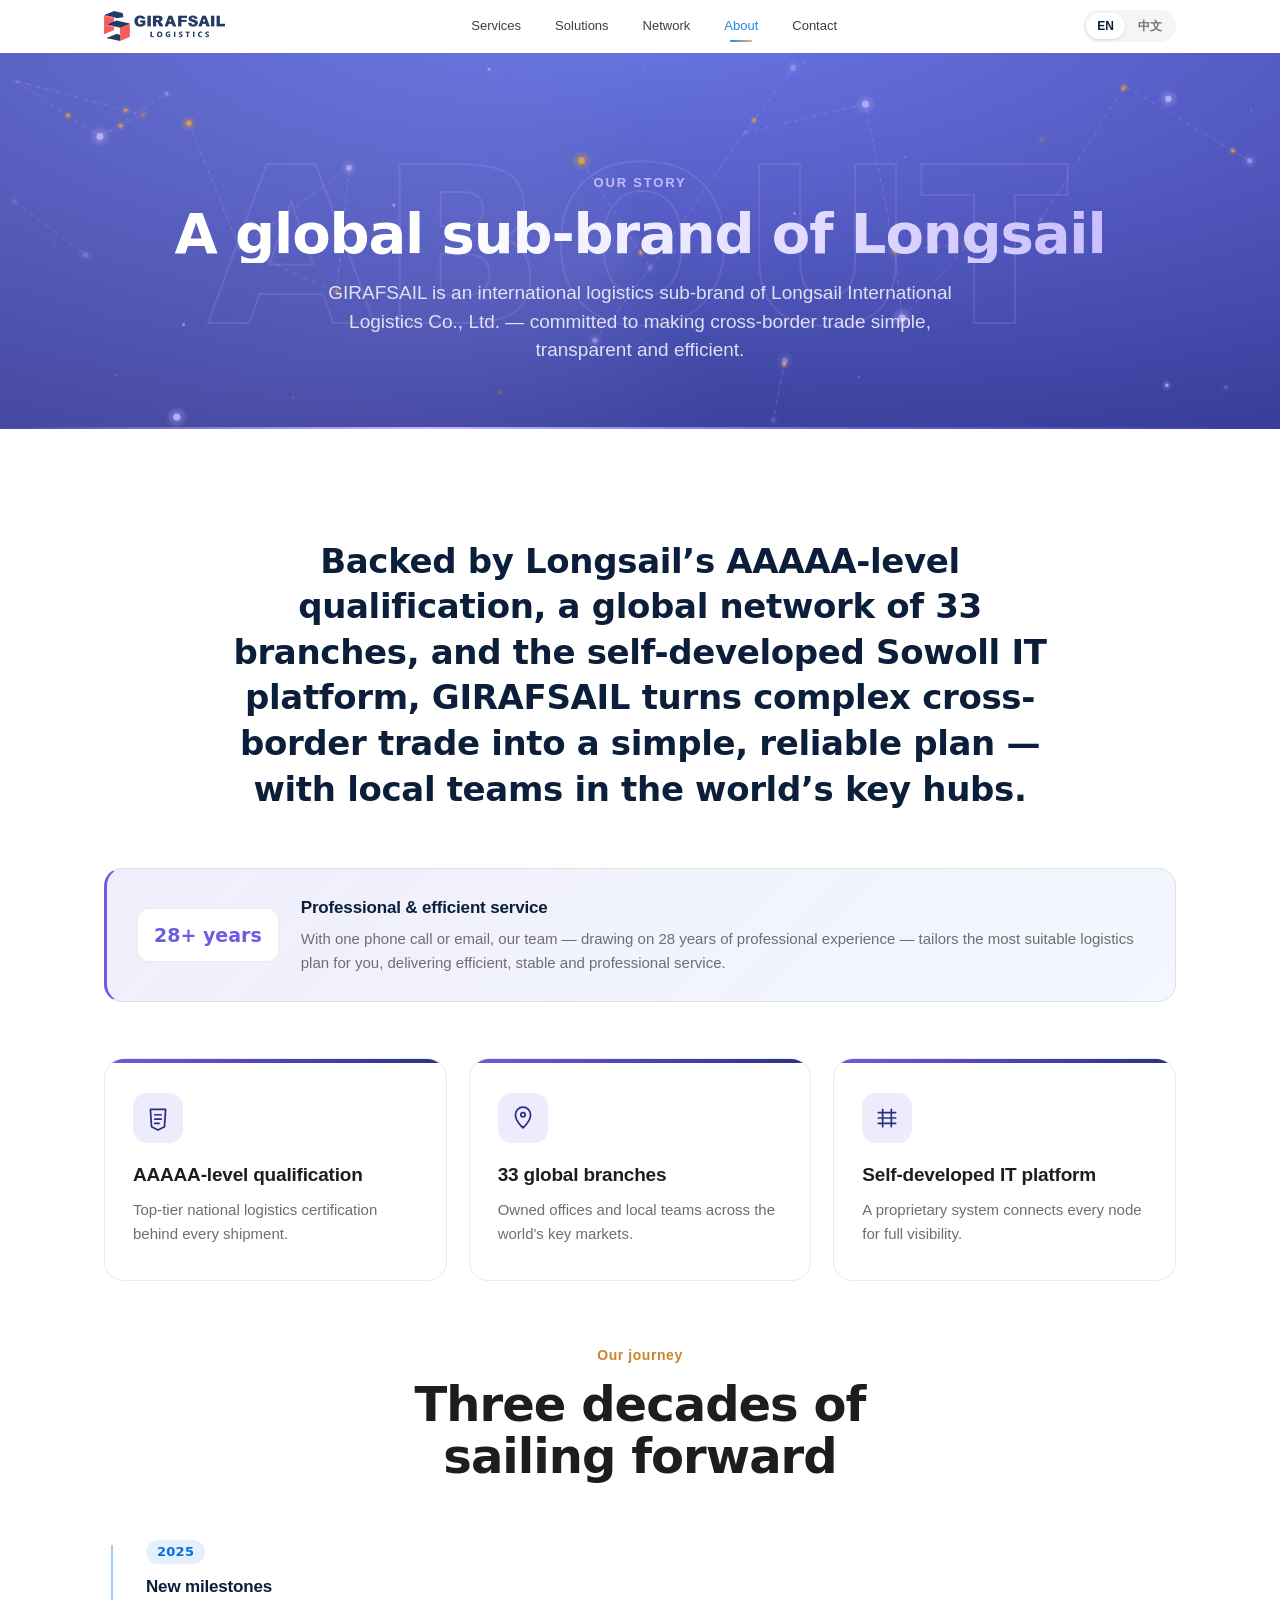
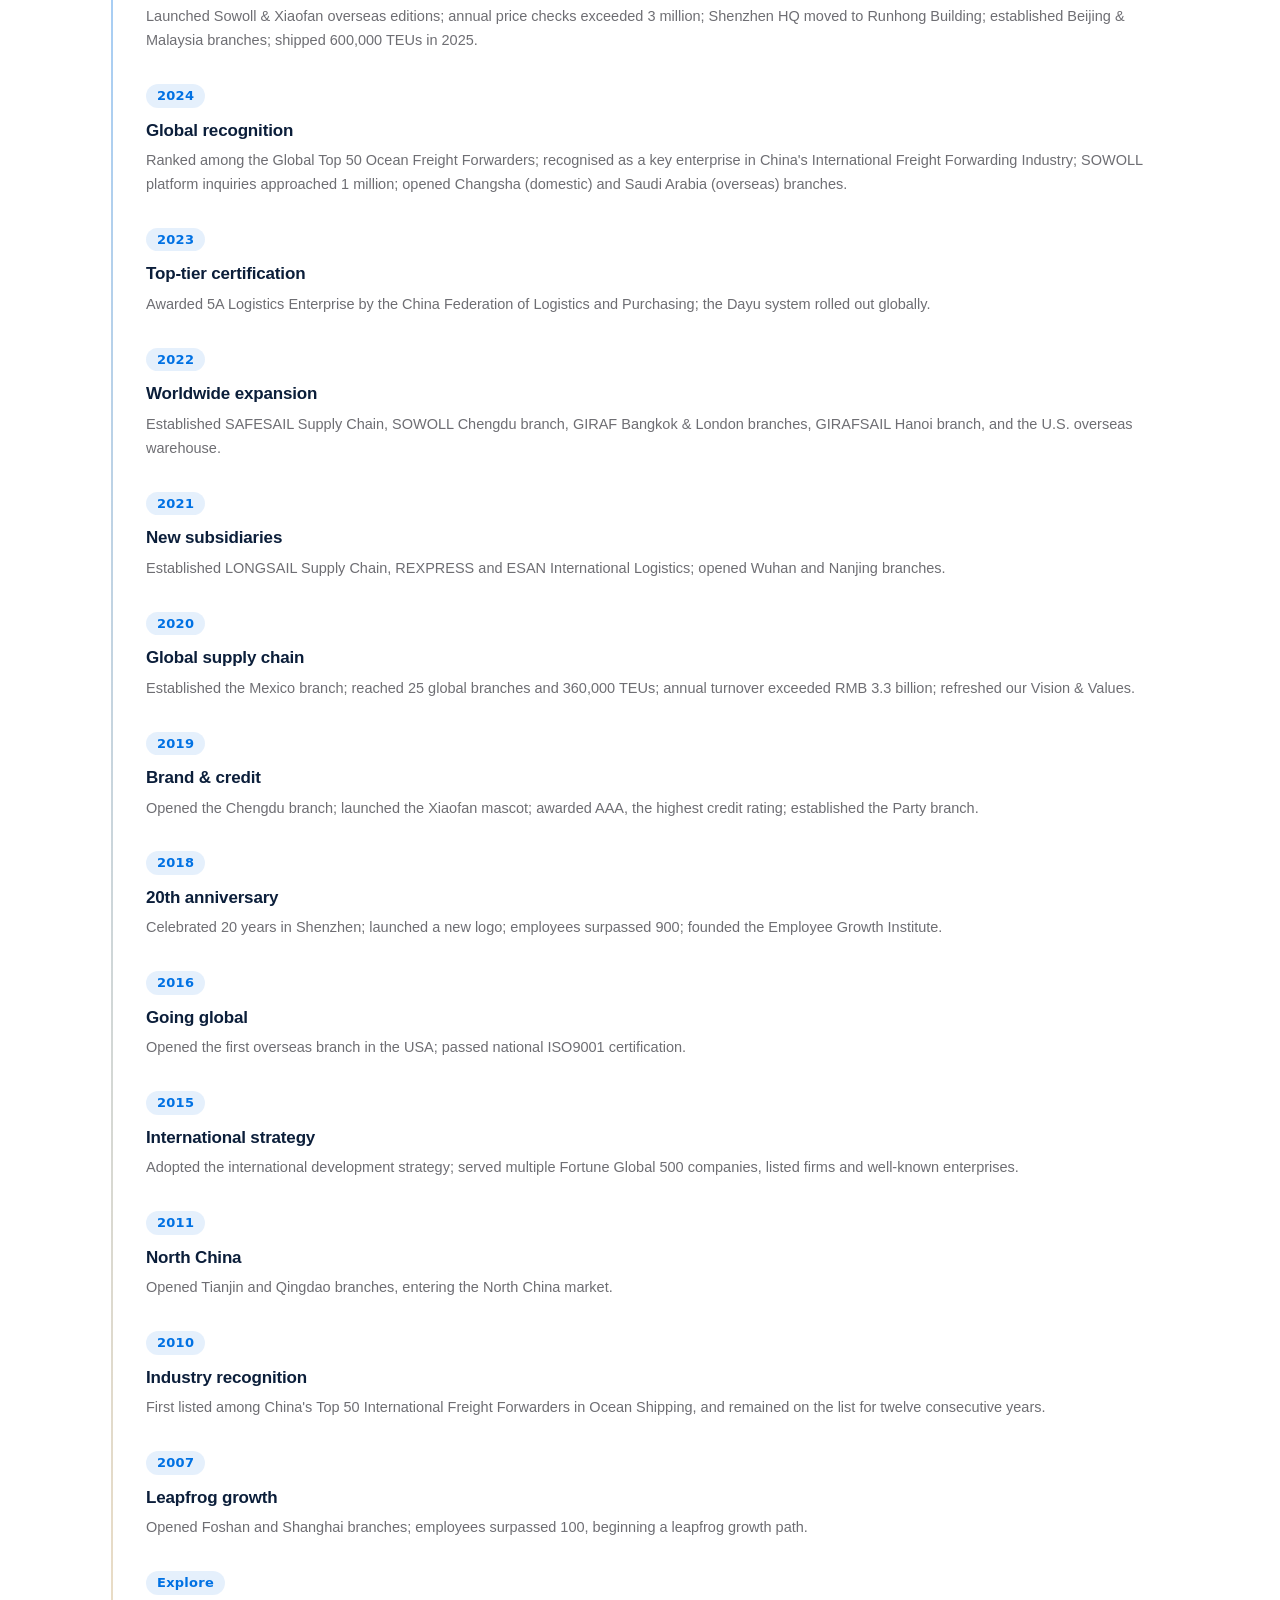
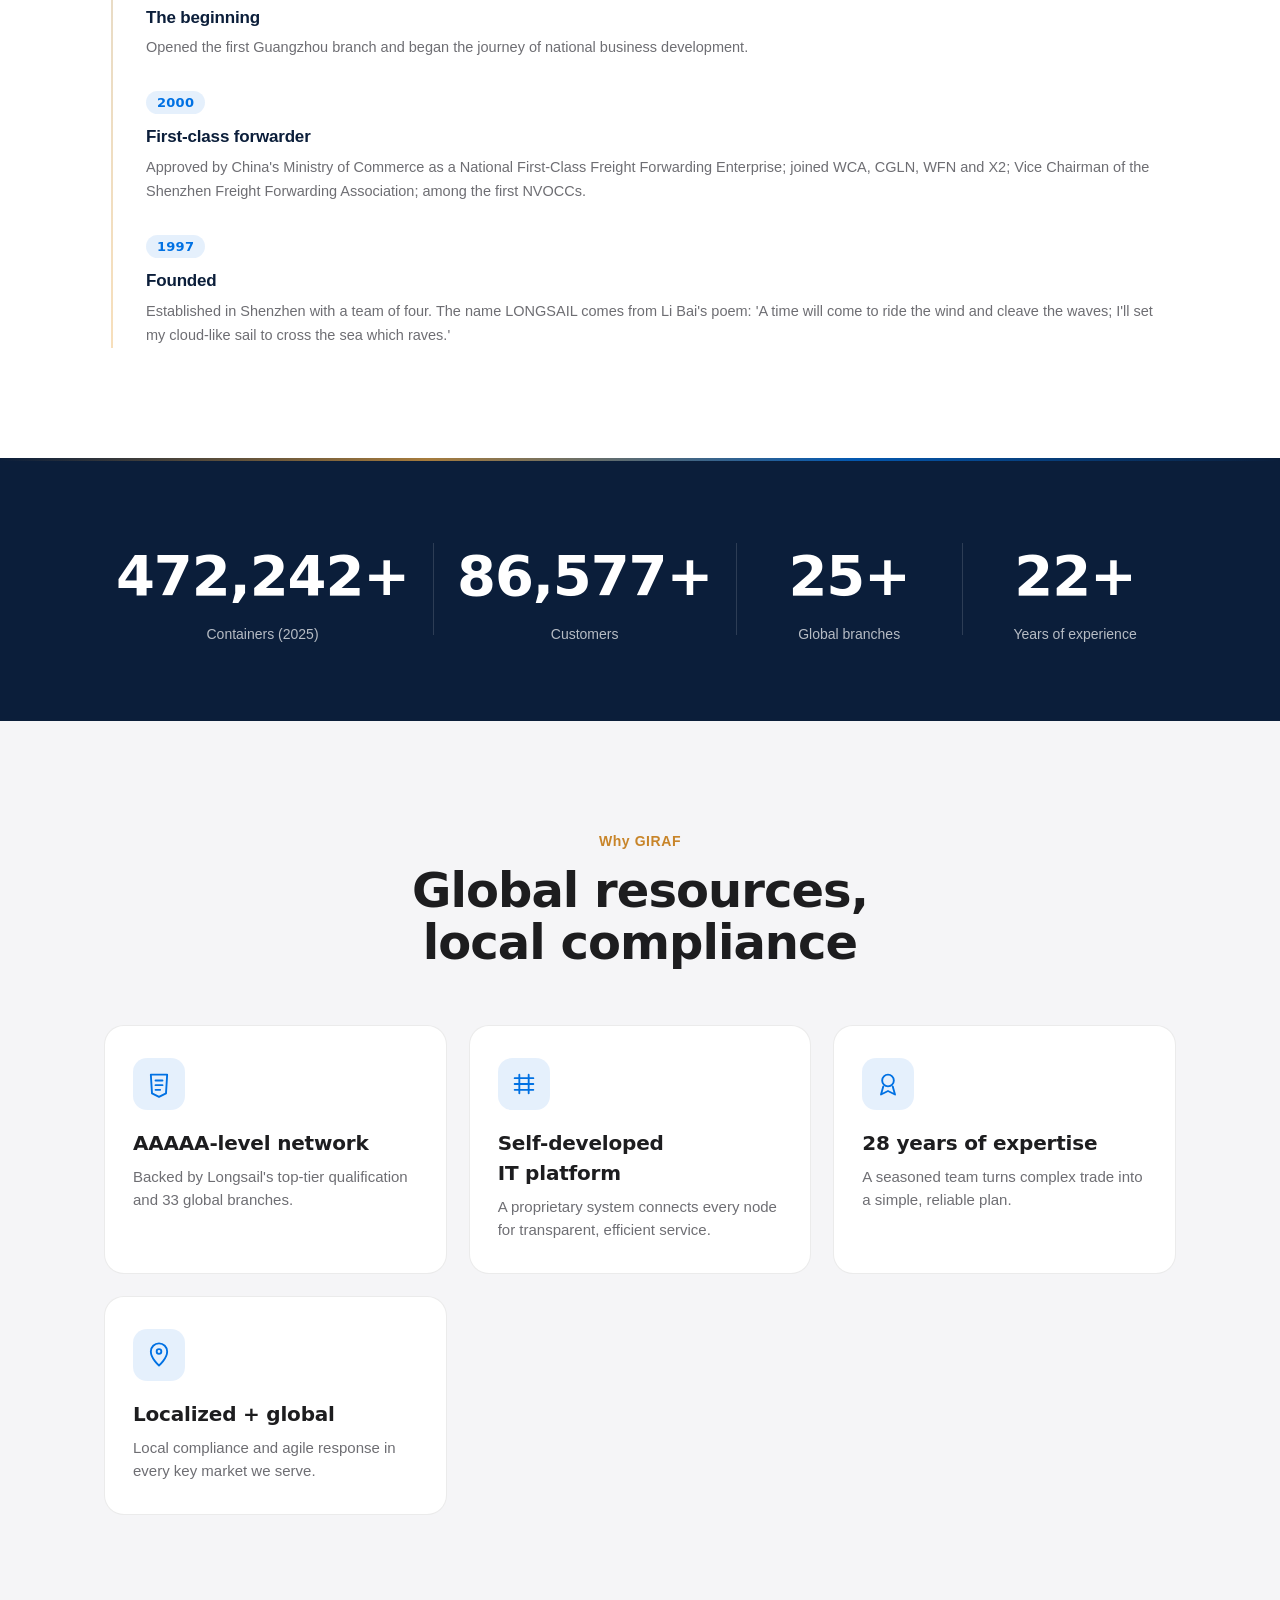
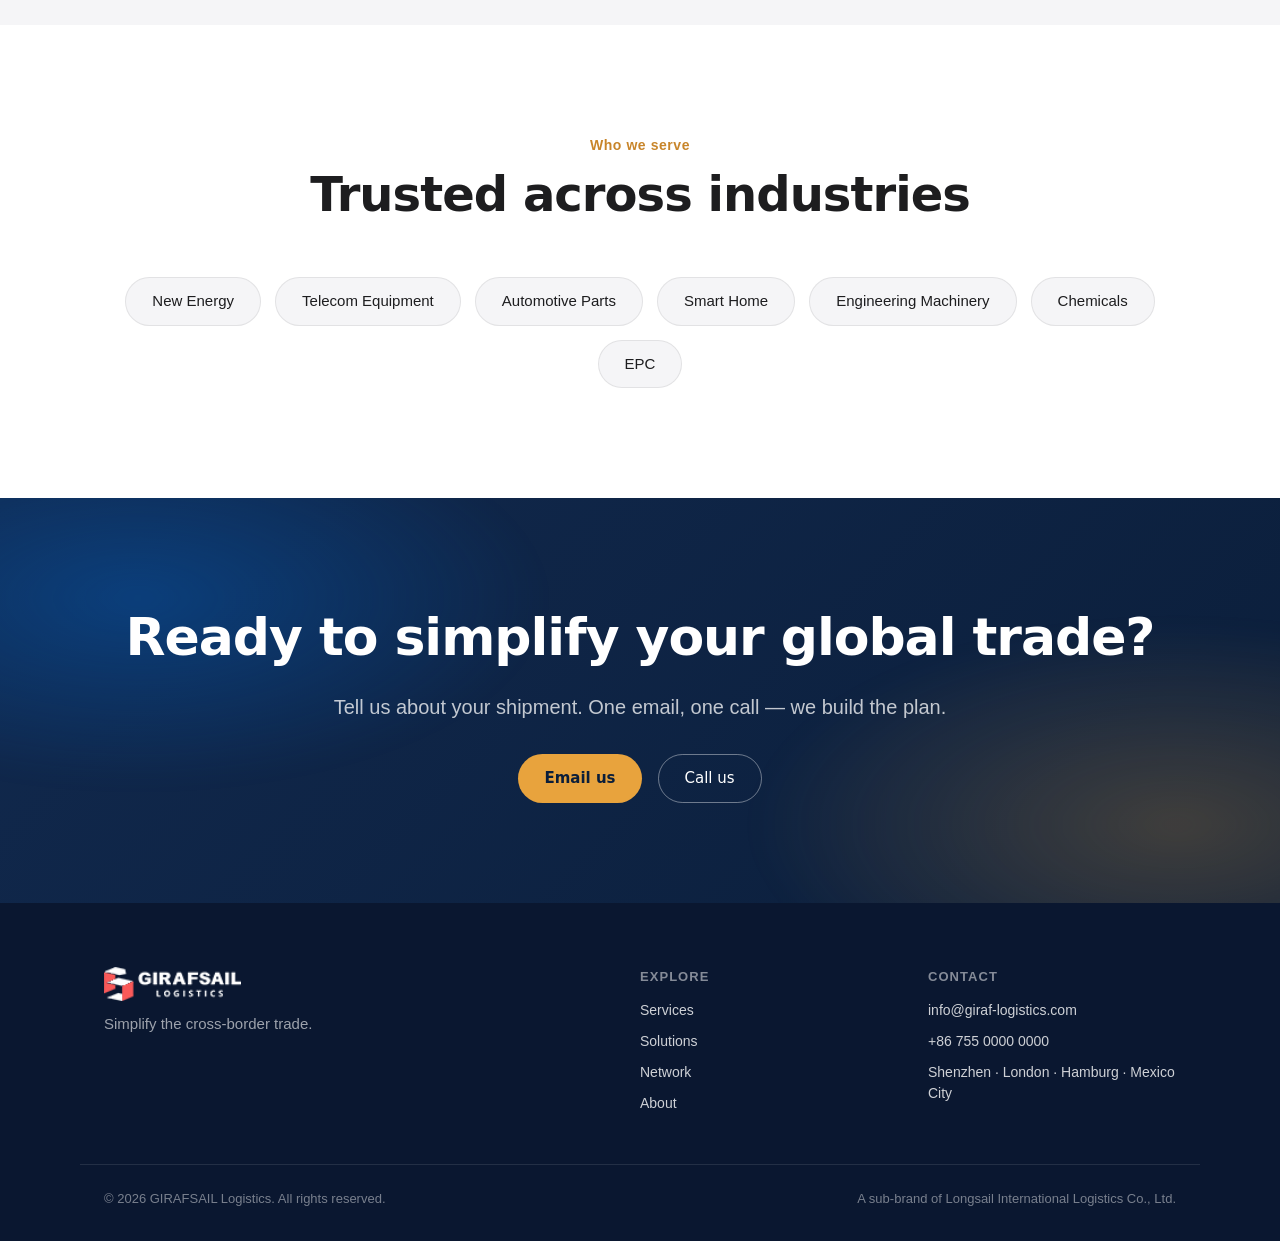
==== commit 271b3b5b: "About: history timeline replaces city strip; Contact: 11 non-China office chips; Network: China-last" ====
--- a/about.html
+++ b/about.html
@@ -55,9 +55,12 @@
           </div>
         </div>
         <div class="about-foundations" id="aboutFoundations"><!-- rendered by JS --></div>
-        <div class="about-presence reveal">
-          <p class="about-presence__label" data-i18n="about.presenceLabel">Local teams established in</p>
-          <div class="about-presence__grid" id="aboutCities"><!-- rendered by JS --></div>
+        <div class="about-history reveal">
+          <header class="section__head about-history__head">
+            <p class="section__eyebrow" data-i18n="about.historyEyebrow">Our journey</p>
+            <h2 class="section__title" data-i18n="about.historyTitle">Three decades of sailing forward</h2>
+          </header>
+          <ol class="timeline" id="aboutHistory"><!-- rendered by JS --></ol>
         </div>
       </div>
     </section>
--- a/assets/css/style.css
+++ b/assets/css/style.css
@@ -626,3 +626,57 @@
   .process { grid-template-columns: 1fr; }
   .svc-groups { gap: 44px; }
 }
+
+/* ---- About: history timeline ---- */
+.timeline { position: relative; margin: 10px 0 0; padding: 0; list-style: none; }
+.timeline::before {
+  content: ""; position: absolute; left: 7px; top: 6px; bottom: 0; width: 2px;
+  background: linear-gradient(180deg, var(--blue), var(--gold)); opacity: .35;
+}
+.timeline__item { position: relative; padding: 0 0 30px 42px; }
+.timeline__item:last-child { padding-bottom: 0; }
+.timeline__marker {
+  position: absolute; left: 0; top: 2px; width: 16px; height: 16px; border-radius: 50%;
+  background: #fff; border: 3px solid var(--gold); box-shadow: 0 0 0 4px rgba(232,163,61,.16);
+}
+.timeline__year {
+  display: inline-block; font-family: var(--font-display); font-size: 13px; font-weight: 700;
+  color: var(--blue); background: rgba(0,113,227,.10); padding: 2px 11px; border-radius: 999px;
+  margin-bottom: 10px; letter-spacing: .02em;
+}
+.timeline__title { font-size: 17px; font-weight: 700; color: var(--navy); margin: 0 0 6px; letter-spacing: -.01em; }
+.timeline__text { font-size: 14.5px; line-height: 1.65; color: var(--ink-soft); margin: 0; }
+
+/* ---- Network: pulse-radiation map ---- */
+.netmap-section { background: var(--navy); color: #fff; }
+.netmap-section .section__eyebrow { color: var(--gold); }
+.netmap-section .section__title { color: #fff; }
+.netmap {
+  position: relative; margin-top: 30px; border-radius: var(--radius); overflow: hidden;
+  background: radial-gradient(120% 130% at 50% 0%, #11294f 0%, #0b1e3a 55%, #08162c 100%);
+  border: 1px solid rgba(255,255,255,.08);
+}
+.netmap__canvas { display: block; width: 100%; height: auto; aspect-ratio: 2 / 1; }
+.netmap__tip {
+  position: absolute; z-index: 5; pointer-events: none; max-width: 240px;
+  padding: 9px 13px; border-radius: 12px; background: rgba(11,30,58,.94);
+  border: 1px solid rgba(232,163,61,.5); box-shadow: 0 12px 30px rgba(0,0,0,.35);
+  color: #fff; font-size: 13px; line-height: 1.5; opacity: 0; transition: opacity .15s;
+  transform: translate(-50%, calc(-100% - 14px));
+}
+.netmap__tip.is-on { opacity: 1; }
+.netmap__tip b { color: var(--gold); font-weight: 700; }
+.netmap__tip span { color: rgba(255,255,255,.72); }
+
+/* ---- Contact: office chips ---- */
+.contact-offices { display: flex; flex-wrap: wrap; gap: 8px; margin-top: 8px; }
+.contact-offices .chip {
+  background: rgba(0,113,227,.08); color: var(--blue); border: 1px solid rgba(0,113,227,.18);
+  border-radius: 999px; padding: 4px 13px; font-size: 13px; font-weight: 600;
+}
+.contact-offices .chip:hover { background: var(--blue); color: #fff; transform: translateY(-2px); }
+
+@media (max-width: 640px) {
+  .timeline__item { padding-left: 36px; }
+  .netmap__canvas { aspect-ratio: 1 / 1; }
+}
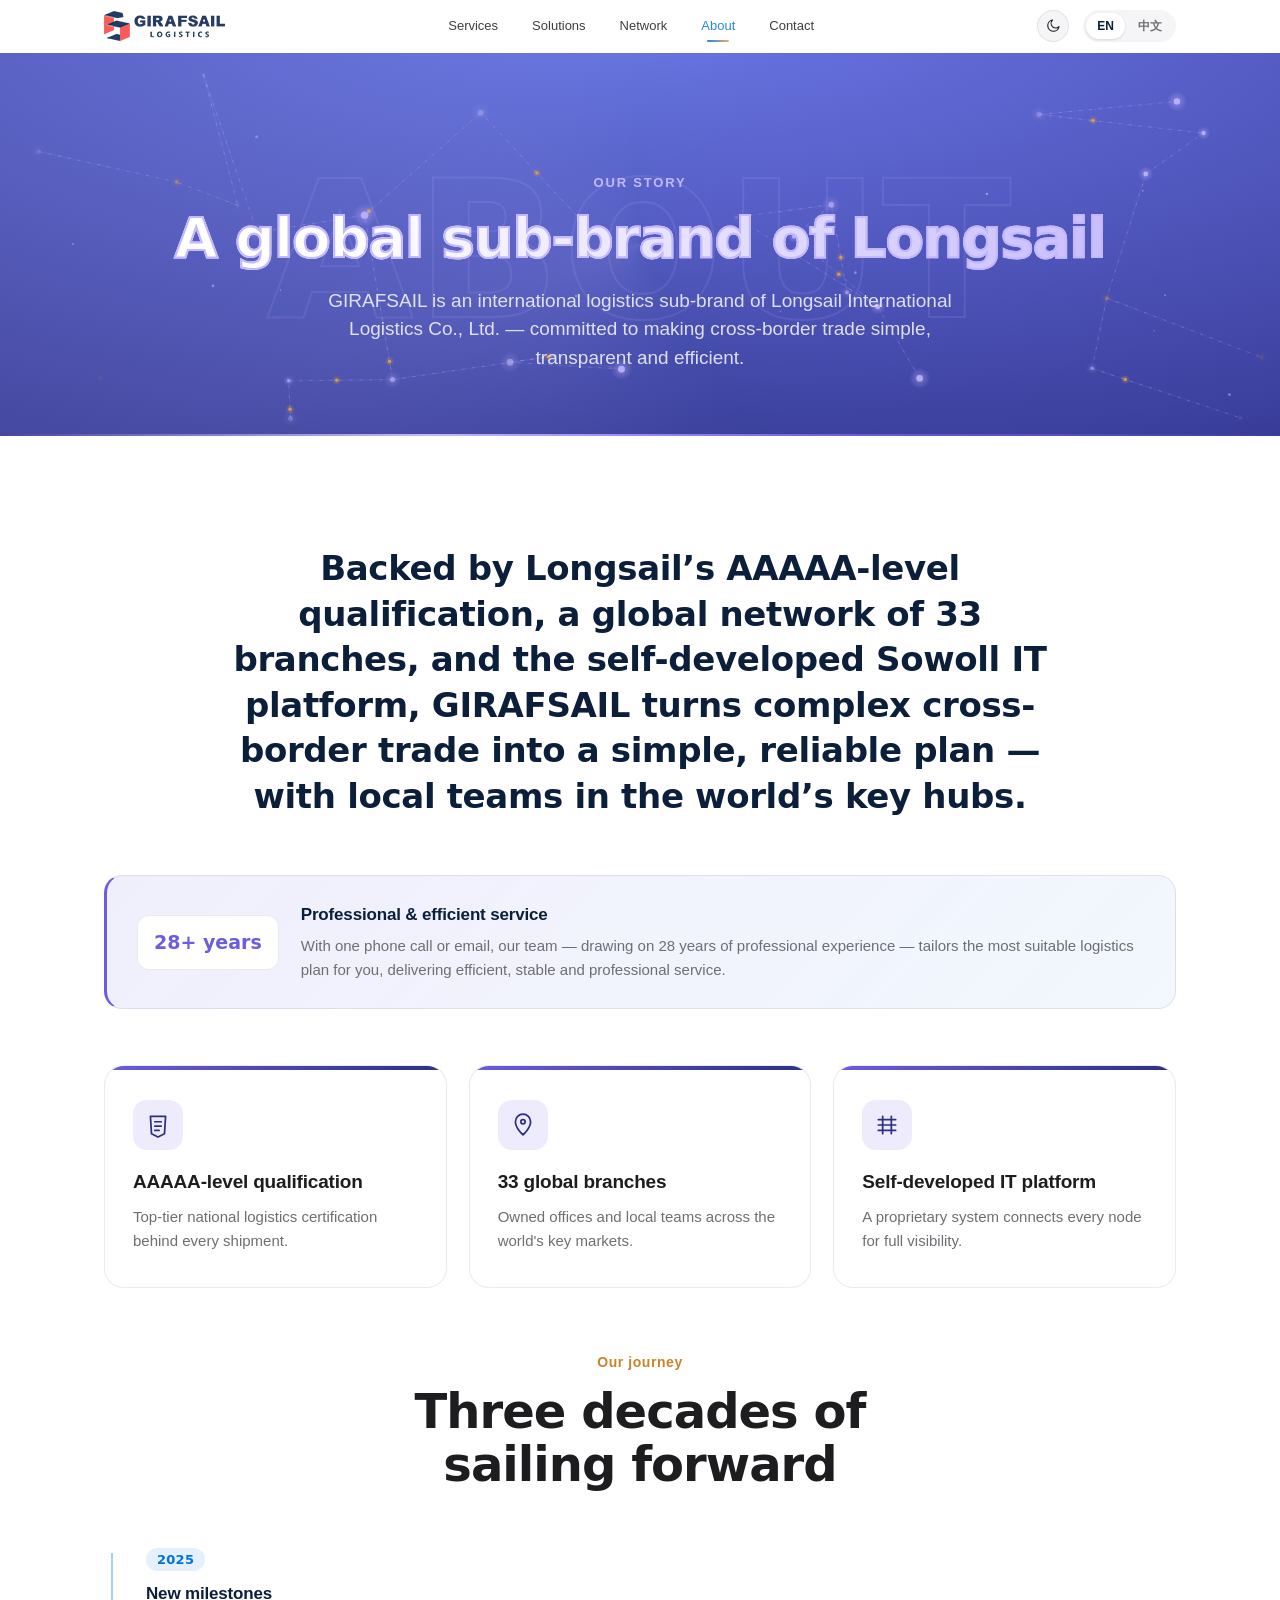
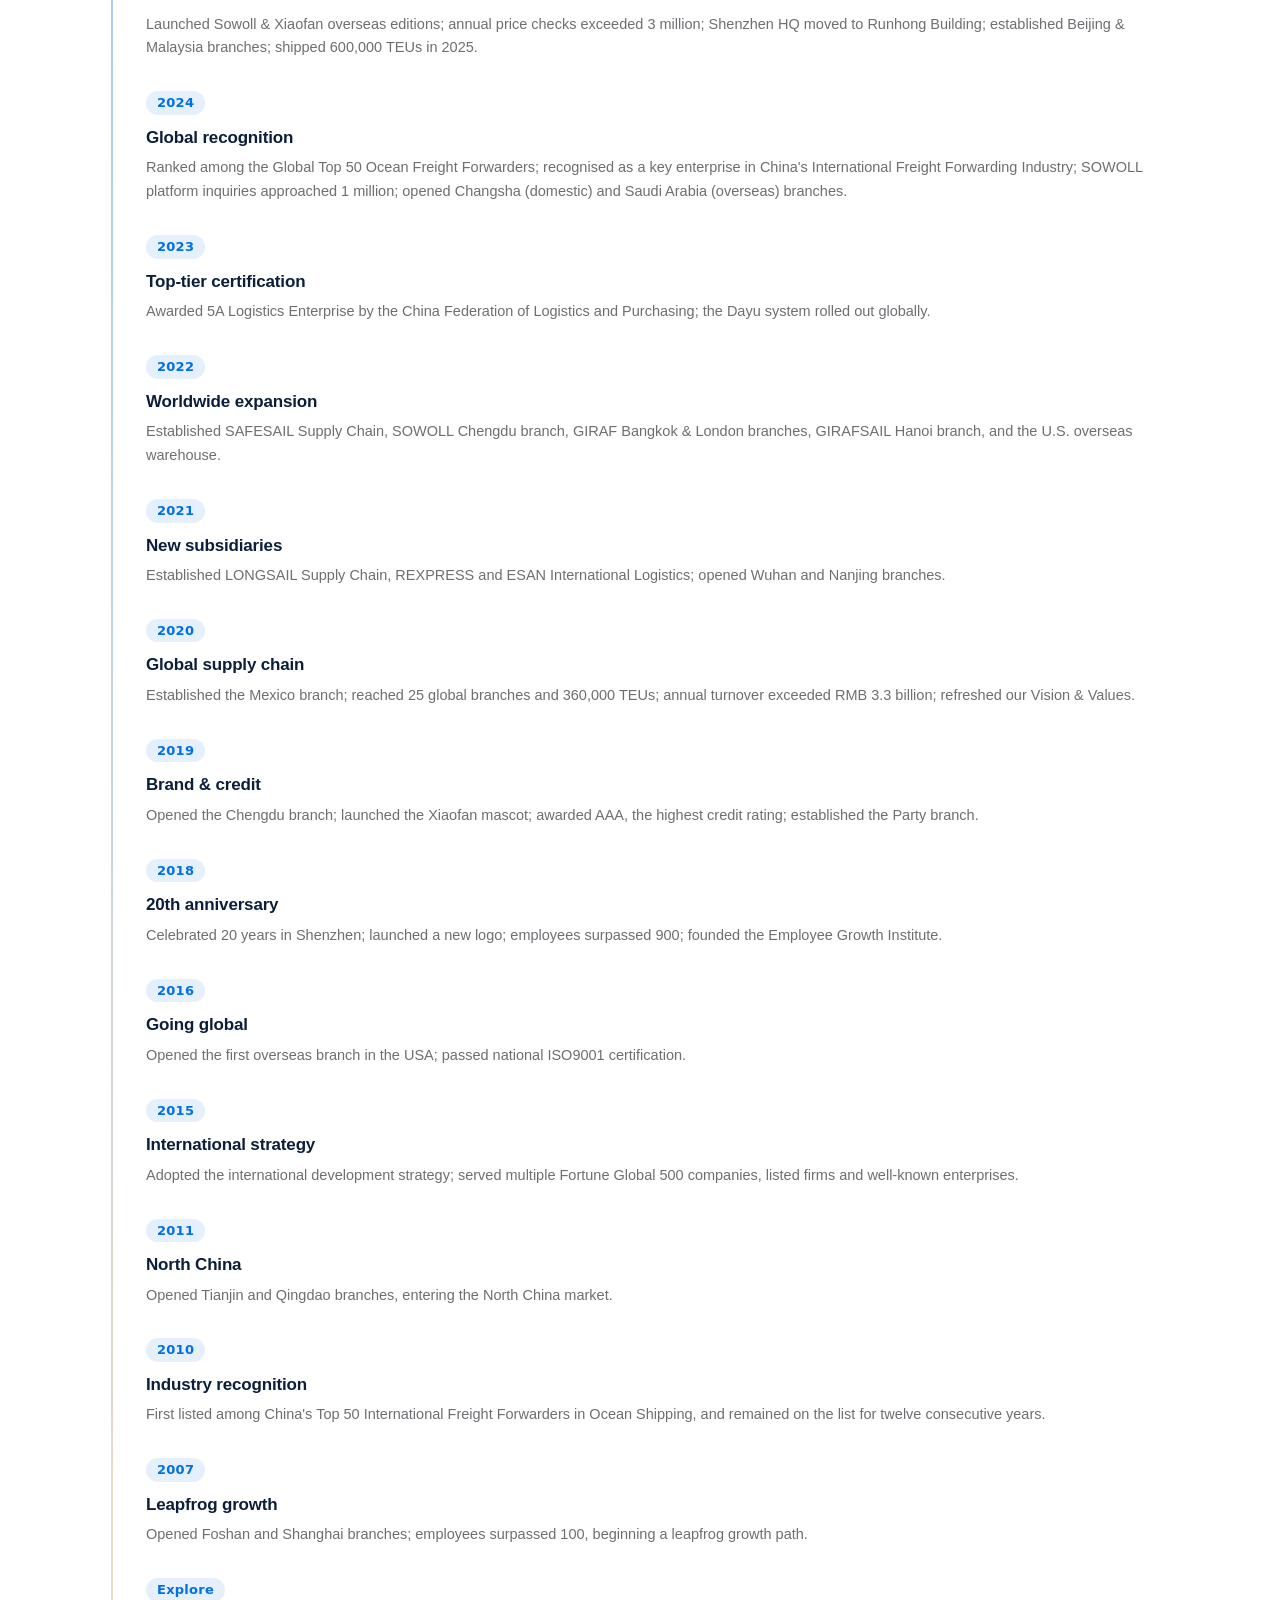
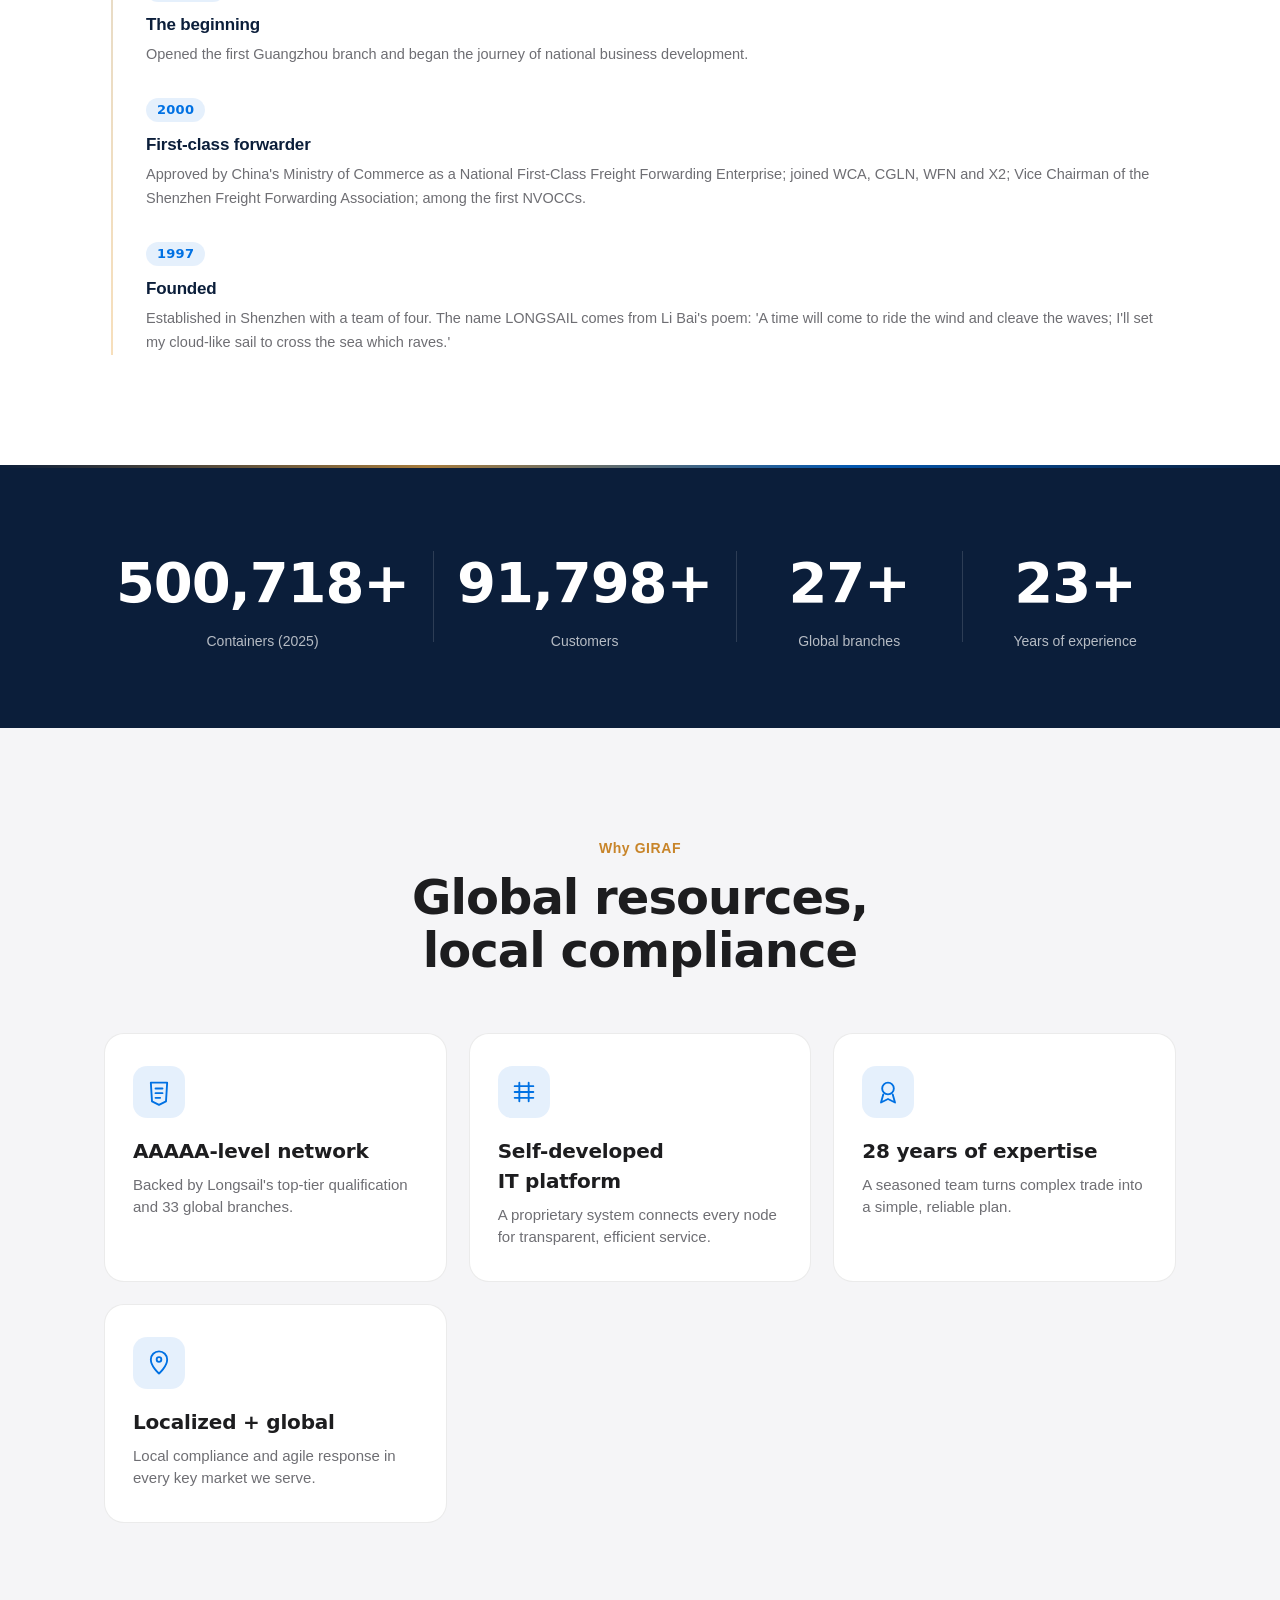
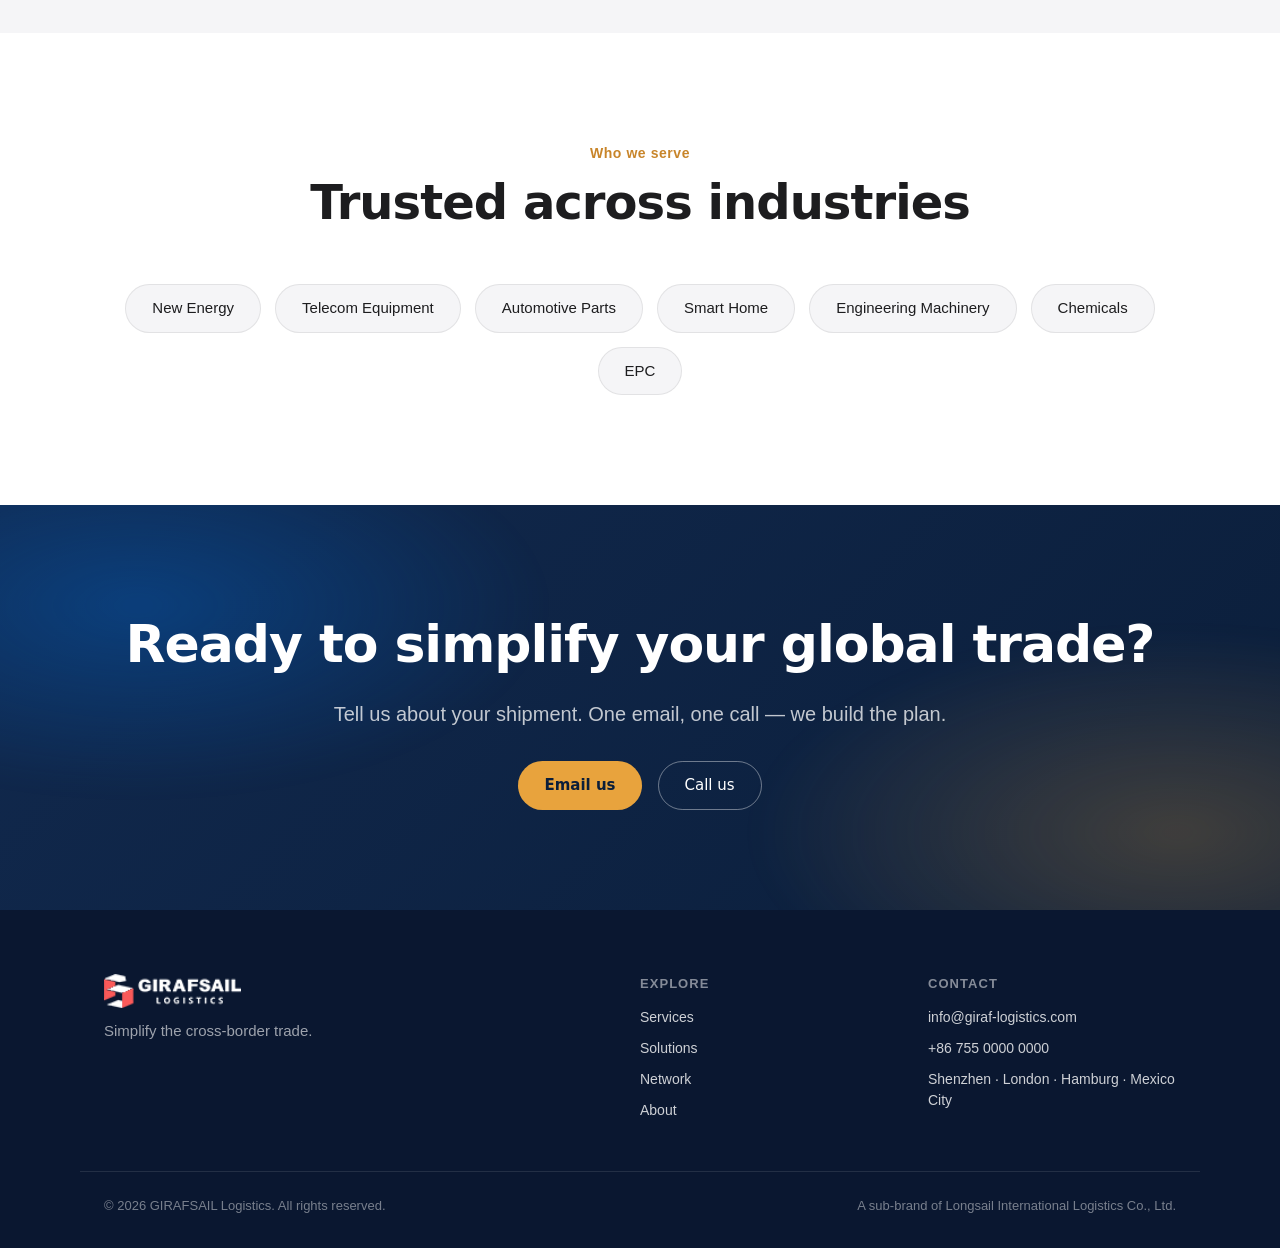
==== commit 65e7fe3f: "Nav theme toggle (lights off/on) with full dark theme; fix contact office-card hover jitter (popover" ====
--- a/about.html
+++ b/about.html
@@ -7,12 +7,24 @@
   <meta name="description" content="GIRAFSAIL is an international logistics sub-brand of Longsail International Logistics Co., Ltd. — localized operations, globalized resources." />
   <link rel="icon" type="image/png" href="assets/img/favicon.png" />
   <link rel="stylesheet" href="assets/css/style.css" />
+  <script>
+    /* apply the stored theme before first paint (no light flash on reload) */
+    (function () {
+      try {
+        var t = localStorage.getItem("giraf_theme");
+        document.documentElement.setAttribute("data-theme", t === "dark" ? "dark" : "light");
+      } catch (e) {
+        document.documentElement.setAttribute("data-theme", "light");
+      }
+    })();
+  </script>
 </head>
 <body data-page="about">
   <header class="nav" id="nav">
     <div class="nav__inner">
       <a href="index.html" class="nav__logo" aria-label="GIRAFSAIL Logistics home">
-        <img src="assets/img/logo.png" alt="GIRAFSAIL Logistics" />
+        <img class="logo-light" src="assets/img/logo.png" alt="GIRAFSAIL Logistics" />
+        <img class="logo-dark" src="assets/img/logo-white.png" alt="" aria-hidden="true" />
       </a>
       <nav class="nav__links" id="navLinks">
         <a href="services.html" data-nav="services" data-i18n="nav.services">Services</a>
@@ -22,6 +34,10 @@
         <a href="contact.html" data-nav="contact" data-i18n="nav.contact">Contact</a>
       </nav>
       <div class="nav__right">
+        <button class="theme-toggle" id="themeToggle" type="button" aria-pressed="false" aria-label="Lights off" title="Lights off">
+          <svg class="theme-toggle__moon" viewBox="0 0 24 24" fill="none" stroke="currentColor" stroke-width="1.7" stroke-linecap="round" stroke-linejoin="round" aria-hidden="true"><path d="M21 12.8A8.5 8.5 0 1 1 11.2 3a6.6 6.6 0 0 0 9.8 9.8z"/></svg>
+          <svg class="theme-toggle__sun" viewBox="0 0 24 24" fill="none" stroke="currentColor" stroke-width="1.7" stroke-linecap="round" stroke-linejoin="round" aria-hidden="true"><circle cx="12" cy="12" r="4.2"/><path d="M12 2.6v2.2M12 19.2v2.2M4.4 4.4l1.6 1.6M18 18l1.6 1.6M2.6 12h2.2M19.2 12h2.2M4.4 19.6l1.6-1.6M18 6l1.6-1.6"/></svg>
+        </button>
         <div class="lang" id="langSwitch" role="group" aria-label="Language">
           <button class="lang__btn is-active" data-lang="en">EN</button>
           <button class="lang__btn" data-lang="zh">中文</button>
--- a/assets/css/style.css
+++ b/assets/css/style.css
@@ -13,6 +13,7 @@
   --gold: #e8a33d;
   --gold-deep: #c8852a;
   --line: rgba(0, 0, 0, 0.08);
+  --head: #0b1e3a; /* headings — flips in dark theme */
   --radius: 20px;
   --maxw: 1120px;
   --font: "Inter", -apple-system, BlinkMacSystemFont, "Segoe UI", "PingFang SC",
@@ -42,11 +43,15 @@
 /* Stroke Text — hollow outlined wordmark watermark behind each banner */
 .page-hero__stroke {
   position: absolute; left: 50%; top: 52%; transform: translate(-50%, -50%);
-  font-weight: 700; line-height: 1; letter-spacing: .02em; white-space: nowrap;
-  font-size: clamp(70px, 17vw, 230px); text-transform: uppercase;
+  width: min(92%, 1040px);
+  font-family: var(--font-display);
+  font-weight: 800; line-height: 1; letter-spacing: .01em; white-space: nowrap;
+  font-size: clamp(60px, 15vw, 190px); text-transform: uppercase;
   color: transparent; -webkit-text-stroke: 2px rgb(var(--a));
-  opacity: .15; z-index: 1; pointer-events: none; user-select: none;
-}
+  opacity: .12; z-index: 1; pointer-events: none; user-select: none;
+}
+@keyframes pstroke-in { from { opacity: 0; } to { opacity: 1; } }
+@keyframes pstroke-fill { from { background-size: 0% 100%; } to { background-size: 100% 100%; } }
 /* Stroke Text — single outlined keyword inside a headline */
 .hero__title .stroke { color: transparent; -webkit-text-stroke: 2px rgba(232,163,61,.92); }
 /* Particle Text canvas — home hero kinetic wordmark */
@@ -91,7 +96,7 @@
   font: inherit; font-size: 12px; font-weight: 600; color: var(--ink-soft);
   padding: 4px 11px; border-radius: 999px; transition: all .2s;
 }
-.lang__btn.is-active { background: var(--paper); color: var(--navy); box-shadow: 0 1px 3px rgba(0,0,0,.12); }
+.lang__btn.is-active { background: var(--paper); color: var(--head); box-shadow: 0 1px 3px rgba(0,0,0,.12); }
 
 .nav__burger { display: none; flex-direction: column; gap: 4px; background: none; border: 0; cursor: pointer; padding: 6px; }
 .nav__burger span { width: 20px; height: 2px; background: var(--ink); border-radius: 2px; transition: .3s; }
@@ -335,7 +340,7 @@
 .page-hero__canvas { position: absolute; inset: 0; width: 100%; height: 100%; z-index: 0; opacity: .92; }
 .page-hero .wrap { position: relative; z-index: 2; }
 .page-hero__eyebrow { font-size: 13px; font-weight: 600; color: rgb(var(--a)); letter-spacing: .14em; text-transform: uppercase; margin-bottom: 12px; }
-.page-hero__title { font-size: clamp(34px, 5vw, 56px); font-weight: 700; letter-spacing: -0.02em; line-height: 1.05; background: linear-gradient(100deg, #ffffff 32%, rgb(var(--a)) 100%); -webkit-background-clip: text; background-clip: text; -webkit-text-fill-color: transparent; color: transparent; }
+.page-hero__title { font-size: clamp(34px, 5vw, 56px); font-weight: 700; letter-spacing: -0.02em; line-height: 1.18; padding-bottom: .16em; margin-bottom: -.16em; color: transparent; -webkit-text-fill-color: transparent; -webkit-text-stroke: 2px rgb(var(--a)); background: linear-gradient(100deg, #ffffff 22%, rgb(var(--a)) 100%); -webkit-background-clip: text; background-clip: text; background-repeat: no-repeat; background-position: left center; background-size: 0% 100%; animation: pstroke-in 1s ease forwards, pstroke-fill 1.6s cubic-bezier(.2,.7,.2,1) .3s forwards; }
 .page-hero__lead { font-size: clamp(16px, 2vw, 19px); color: rgba(255, 255, 255, .82); margin: 16px auto 0; max-width: 680px; }
 
 .nav__links a.is-active { color: var(--blue); }
@@ -346,7 +351,7 @@
 .about-story__lead {
   font-family: var(--font-display);
   font-size: clamp(22px, 3.2vw, 34px); font-weight: 600; line-height: 1.34;
-  letter-spacing: -0.01em; color: var(--navy);
+  letter-spacing: -0.01em; color: var(--head);
   max-width: 880px; margin: 0 auto 56px; text-align: center;
 }
 .about-foundations { display: grid; grid-template-columns: repeat(3, 1fr); gap: 22px; margin-bottom: 64px; }
@@ -391,7 +396,7 @@
 .subs__group-head { display: flex; align-items: center; gap: 14px; margin-bottom: 18px; }
 .subs__group-name {
   font-family: var(--font-display);
-  font-size: 18px; font-weight: 600; color: var(--navy); letter-spacing: .01em;
+  font-size: 18px; font-weight: 600; color: var(--head); letter-spacing: .01em;
 }
 .subs__group-count {
   font-family: var(--font-display);
@@ -413,7 +418,7 @@
 }
 .sub-office__city {
   font-family: var(--font-display); font-size: 16px; font-weight: 700;
-  color: var(--navy); letter-spacing: .01em; margin: 0 0 8px;
+  color: var(--head); letter-spacing: .01em; margin: 0 0 8px;
 }
 .sub-office__addr {
   font-size: 13px; line-height: 1.55; color: var(--ink-soft);
@@ -505,6 +510,8 @@
   .reveal { transition: none !important; opacity: 1 !important; transform: none !important; }
   .scroll-progress { display: none; }
   .hero__caret { animation: none; opacity: 1; }
+  .page-hero__stroke { opacity: .12 !important; }
+  .page-hero__title { background-size: 100% 100% !important; animation: none !important; }
 }
 
 /* ----------------------------- RESPONSIVE ----------------------------- */
@@ -517,7 +524,7 @@
   .contact { grid-template-columns: 1fr; gap: 28px; }
   .detail-list { grid-template-columns: 1fr; }
   .page-hero { padding: 96px 0 48px; }
-  .page-hero__stroke { font-size: clamp(54px, 22vw, 130px); top: 54%; opacity: .13; }
+  .page-hero__stroke { font-size: clamp(54px, 19vw, 140px); top: 54%; opacity: .8; }
 }
 
 /* burger menu engages before the inline nav can overflow (~860px) */
@@ -568,7 +575,7 @@
   border-radius: 12px; padding: 12px 16px; white-space: nowrap;
 }
 .about-promise__body { min-width: 0; }
-.about-promise__title { margin: 0 0 6px; font-size: 17px; font-weight: 600; color: var(--navy); letter-spacing: -0.01em; }
+.about-promise__title { margin: 0 0 6px; font-size: 17px; font-weight: 600; color: var(--head); letter-spacing: -0.01em; }
 .about-promise__text { margin: 0; font-size: 15px; line-height: 1.62; color: var(--ink-soft); }
 @media (max-width: 640px) {
   .about-promise { flex-direction: column; align-items: flex-start; gap: 16px; }
@@ -580,7 +587,7 @@
 .svc-group__head { display: flex; align-items: baseline; gap: 14px; margin-bottom: 24px; }
 .svc-group__title {
   font-family: var(--font-display); font-size: clamp(20px, 2.6vw, 26px);
-  font-weight: 600; color: var(--navy); letter-spacing: -0.01em;
+  font-weight: 600; color: var(--head); letter-spacing: -0.01em;
 }
 .svc-group__count {
   font-family: var(--font-display); font-size: 12px; font-weight: 700; color: var(--blue);
@@ -644,7 +651,7 @@
   color: var(--blue); background: rgba(0,113,227,.10); padding: 2px 11px; border-radius: 999px;
   margin-bottom: 10px; letter-spacing: .02em;
 }
-.timeline__title { font-size: 17px; font-weight: 700; color: var(--navy); margin: 0 0 6px; letter-spacing: -.01em; }
+.timeline__title { font-size: 17px; font-weight: 700; color: var(--head); margin: 0 0 6px; letter-spacing: -.01em; }
 .timeline__text { font-size: 14.5px; line-height: 1.65; color: var(--ink-soft); margin: 0; }
 
 /* ---- Network: pulse-radiation map ---- */
@@ -668,15 +675,161 @@
 .netmap__tip b { color: var(--gold); font-weight: 700; }
 .netmap__tip span { color: rgba(255,255,255,.72); }
 
-/* ---- Contact: office chips ---- */
-.contact-offices { display: flex; flex-wrap: wrap; gap: 8px; margin-top: 8px; }
-.contact-offices .chip {
-  background: rgba(0,113,227,.08); color: var(--blue); border: 1px solid rgba(0,113,227,.18);
-  border-radius: 999px; padding: 4px 13px; font-size: 13px; font-weight: 600;
-}
-.contact-offices .chip:hover { background: var(--blue); color: #fff; transform: translateY(-2px); }
+/* ---- Contact: office cards (hover reveals address & phone) ---- */
+.contact-offices { display: grid; grid-template-columns: repeat(2, minmax(0, 1fr)); gap: 10px; margin-top: 8px; }
+.office-card {
+  position: relative; background: rgba(0,113,227,.07); border: 1px solid rgba(0,113,227,.18);
+  border-radius: 14px; padding: 12px 14px; cursor: default; outline: none;
+  transition: background .25s, border-color .25s, box-shadow .25s, transform .25s;
+}
+.office-card:hover, .office-card:focus-visible, .office-card:focus-within {
+  background: #fff; border-color: rgba(0,113,227,.4); transform: translateY(-2px);
+  box-shadow: 0 14px 30px rgba(11,30,58,.12); z-index: 5;
+}
+.office-card__top { display: flex; align-items: baseline; justify-content: space-between; gap: 8px; }
+.office-card__city { font-size: 14px; font-weight: 700; color: var(--head); letter-spacing: -.01em; }
+.office-card__country { font-size: 11px; font-weight: 600; color: rgba(11,30,58,.5); text-transform: uppercase; letter-spacing: .06em; }
+/* The detail panel is an absolutely-positioned popover, so hovering never
+   changes any card's height — the old grid-rows expansion grew the hovered
+   card, pushed the row underneath it, and the cursor ended up bouncing
+   between card/off-card, which read as the page jittering. */
+.office-card__detail {
+  position: absolute; left: 0; right: 0; top: 100%; margin-top: 8px;
+  background: #fff; border: 1px solid rgba(0,113,227,.28); border-radius: 12px;
+  padding: 12px 14px; box-shadow: 0 18px 38px rgba(11,30,58,.18);
+  opacity: 0; visibility: hidden; transform: translateY(-6px);
+  transition: opacity .2s ease, transform .2s ease, visibility .2s ease;
+  pointer-events: none; z-index: 30;
+}
+/* invisible bridge across the 8px gap so the pointer never leaves the card */
+.office-card__detail::before { content: ""; position: absolute; left: 0; right: 0; top: -10px; height: 10px; }
+.office-card:hover .office-card__detail,
+.office-card:focus-visible .office-card__detail,
+.office-card:focus-within .office-card__detail {
+  opacity: 1; visibility: visible; transform: translateY(0); pointer-events: auto;
+}
+.office-card__addr { font-size: 12.5px; line-height: 1.5; color: var(--ink-soft); margin: 0 0 6px; }
+.office-card__phone { font-size: 13px; font-weight: 600; color: var(--blue); text-decoration: none; white-space: nowrap; }
+.office-card__phone::before { content: "\260E"; margin-right: 5px; color: var(--gold); }
+/* touch devices: no hover — keep details visible */
+@media (hover: none) {
+  .office-card__detail {
+    position: static; margin-top: 12px; opacity: 1; visibility: visible;
+    transform: none; padding: 0; border: 0; box-shadow: none;
+    background: transparent; pointer-events: auto;
+  }
+  .office-card__detail::before { display: none; }
+}
+@media (max-width: 480px) {
+  .contact-offices { grid-template-columns: 1fr; }
+  .office-card__detail {
+    position: static; margin-top: 12px; opacity: 1; visibility: visible;
+    transform: none; padding: 0; border: 0; box-shadow: none;
+    background: transparent; pointer-events: auto;
+  }
+  .office-card__detail::before { display: none; }
+}
 
 @media (max-width: 640px) {
   .timeline__item { padding-left: 36px; }
   .netmap__canvas { aspect-ratio: 1 / 1; }
 }
+
+/* ===================================================================
+   THEME TOGGLE (开灯 / 关灯)
+   =================================================================== */
+.theme-toggle {
+  display: inline-grid; place-items: center; width: 32px; height: 32px; padding: 0;
+  border-radius: 999px; border: 1px solid var(--line); background: var(--gray);
+  color: var(--ink); cursor: pointer;
+  transition: background .25s, color .25s, border-color .25s, transform .25s;
+}
+.theme-toggle:hover { color: var(--blue); border-color: rgba(0,113,227,.45); transform: translateY(-1px); }
+.theme-toggle:focus-visible { outline: 2px solid var(--blue); outline-offset: 2px; }
+.theme-toggle svg { width: 16px; height: 16px; display: block; }
+.theme-toggle .theme-toggle__sun { display: none; }
+html[data-theme="dark"] .theme-toggle .theme-toggle__sun { display: block; }
+html[data-theme="dark"] .theme-toggle .theme-toggle__moon { display: none; }
+html[data-theme="dark"] .theme-toggle { background: rgba(255,255,255,.08); }
+
+/* nav logo swaps to the white lockup on dark */
+.nav__logo .logo-dark { display: none; }
+html[data-theme="dark"] .nav__logo .logo-light { display: none; }
+html[data-theme="dark"] .nav__logo .logo-dark { display: block; }
+
+/* ===================================================================
+   DARK THEME — everything below only applies with data-theme="dark"
+   =================================================================== */
+html[data-theme="dark"] {
+  --ink: #e7ecf6;
+  --ink-soft: #97a3bb;
+  --paper: #070c17;
+  --gray: #0d1526;
+  --line: rgba(255, 255, 255, 0.10);
+  --head: #eef3fb;
+  --blue: #3f97f5;
+  --gold-deep: #e8a33d;
+}
+html[data-theme="dark"] body { background: var(--paper); color: var(--ink); }
+
+/* nav + mobile drawer */
+html[data-theme="dark"] .nav { background: rgba(7,12,23,.72); }
+html[data-theme="dark"] .nav--scrolled {
+  background: rgba(7,12,23,.88);
+  box-shadow: 0 1px 0 rgba(255,255,255,.07), 0 8px 30px rgba(0,0,0,.5);
+}
+html[data-theme="dark"] .lang__btn.is-active { box-shadow: 0 1px 3px rgba(0,0,0,.55); }
+html[data-theme="dark"] .nav__links.is-open { background: rgba(7,12,23,.97); }
+
+/* surfaces that were hard-coded white */
+html[data-theme="dark"] .card,
+html[data-theme="dark"] .section--gray .card,
+html[data-theme="dark"] .about-found,
+html[data-theme="dark"] .sub-office,
+html[data-theme="dark"] .proc-step,
+html[data-theme="dark"] .about-promise__badge,
+html[data-theme="dark"] .office-card__detail { background: #101a2e; }
+html[data-theme="dark"] .card:hover,
+html[data-theme="dark"] .about-found:hover,
+html[data-theme="dark"] .sub-office:hover { box-shadow: 0 18px 40px rgba(0,0,0,.5); }
+html[data-theme="dark"] .card::before {
+  background: radial-gradient(240px circle at var(--mx, -300px) var(--my, -300px),
+    rgba(80,150,255,.20), transparent 62%);
+}
+html[data-theme="dark"] .office-card { background: rgba(63,151,245,.12); border-color: rgba(63,151,245,.3); }
+html[data-theme="dark"] .office-card:hover,
+html[data-theme="dark"] .office-card:focus-visible {
+  background: #101a2e; border-color: rgba(63,151,245,.55);
+  box-shadow: 0 14px 30px rgba(0,0,0,.5);
+}
+html[data-theme="dark"] .office-card__detail {
+  border-color: rgba(63,151,245,.35); box-shadow: 0 18px 38px rgba(0,0,0,.6);
+}
+
+/* forms */
+html[data-theme="dark"] .contact-form input,
+html[data-theme="dark"] .contact-form textarea {
+  background: #0d1728; color: var(--ink); border-color: rgba(255,255,255,.14);
+}
+html[data-theme="dark"] .contact-form input::placeholder,
+html[data-theme="dark"] .contact-form textarea::placeholder { color: #6b778e; }
+
+/* text colours that were tuned for a white card */
+html[data-theme="dark"] .office-card__country { color: rgba(231,236,246,.5); }
+html[data-theme="dark"] .about-promise__badge { color: #a99dff; }
+
+/* misc accents that were tuned for a white page */
+html[data-theme="dark"] .timeline__marker { background: #0d1728; }
+html[data-theme="dark"] .subs__group-count { color: #4fd6dc; background: rgba(79,214,220,.14); }
+html[data-theme="dark"] .section__eyebrow { color: var(--gold); }
+html[data-theme="dark"] .about-found:hover { box-shadow: 0 18px 40px rgba(0,0,0,.5); }
+
+/* already-dark bands: shift a touch lighter than the page so they read
+   as distinct panels instead of blending into the background */
+html[data-theme="dark"] .section--dark,
+html[data-theme="dark"] .stats,
+html[data-theme="dark"] .netmap-section { background: #0a1424; }
+
+/* keep the primary CTA on brand blue (its label is white) */
+html[data-theme="dark"] .btn--primary { background: #0071e3; }
+html[data-theme="dark"] .chip:hover { background: #1b2c49; color: var(--ink); }
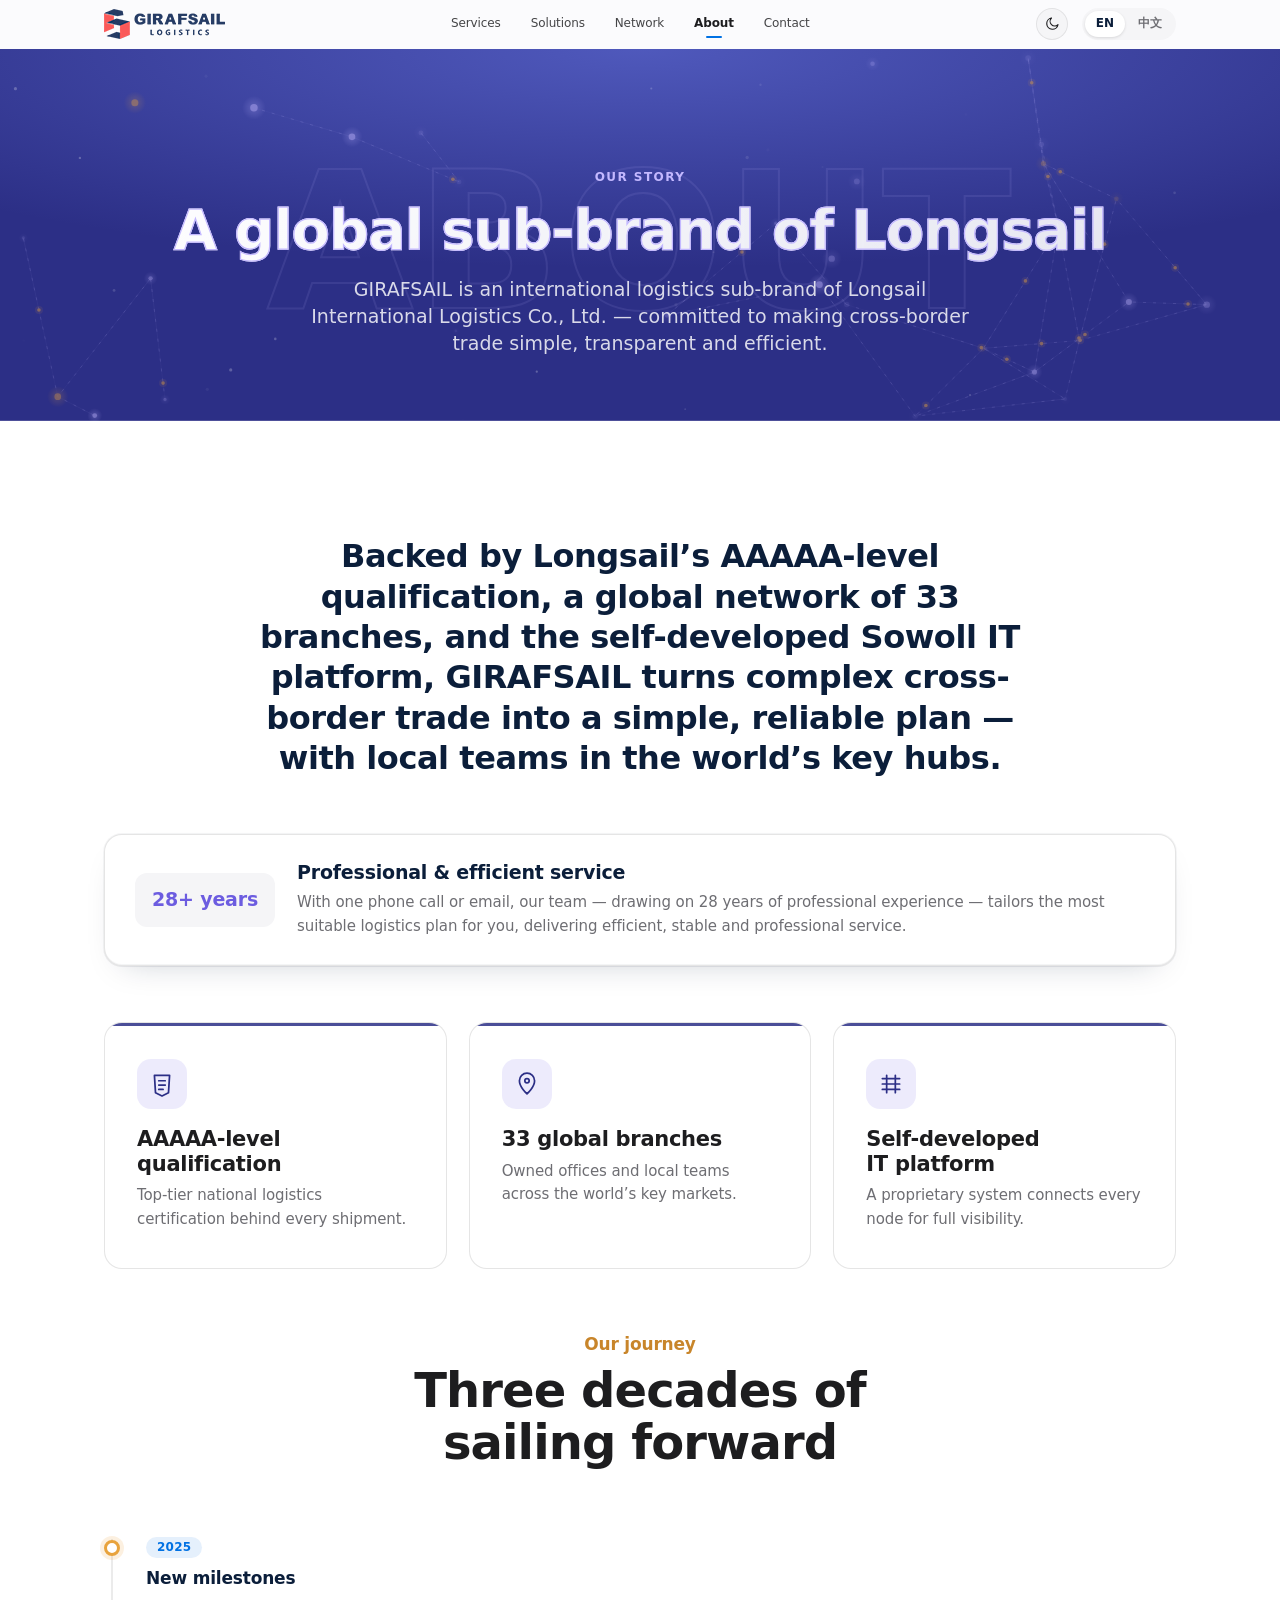
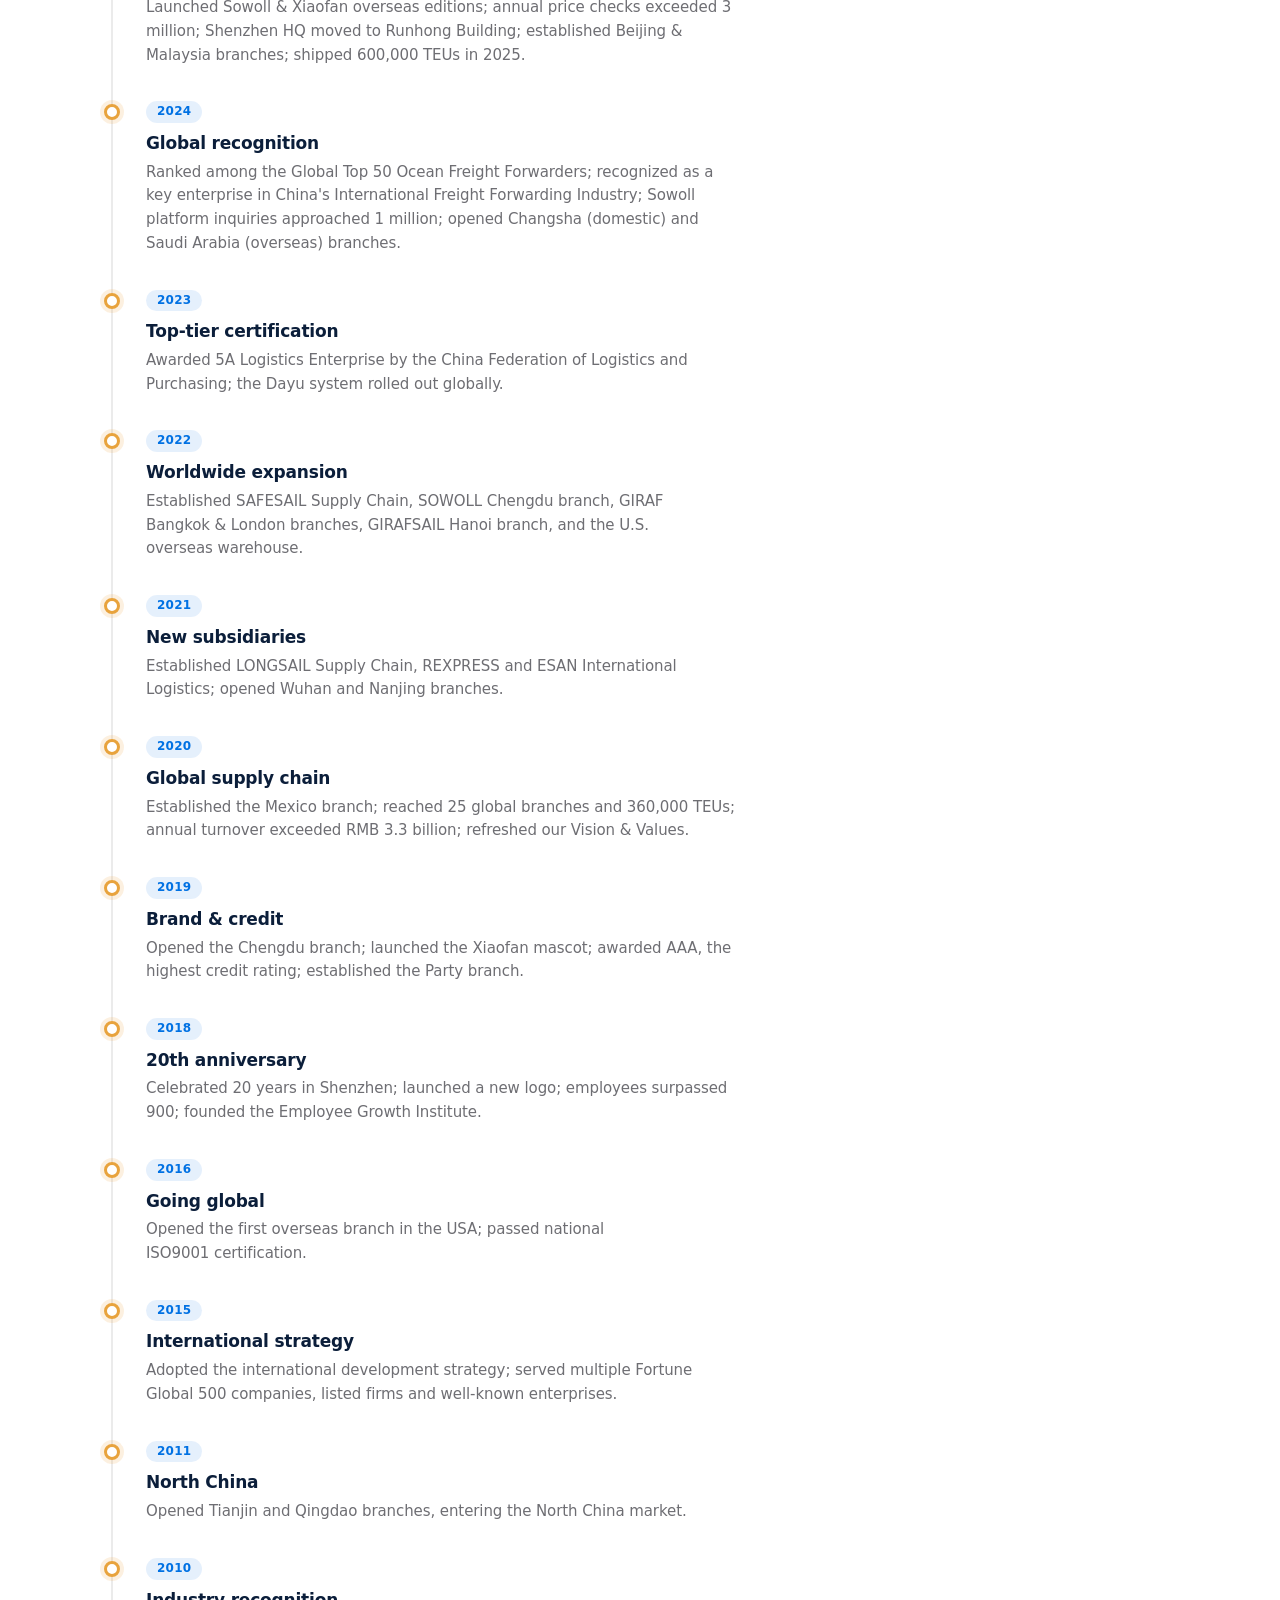
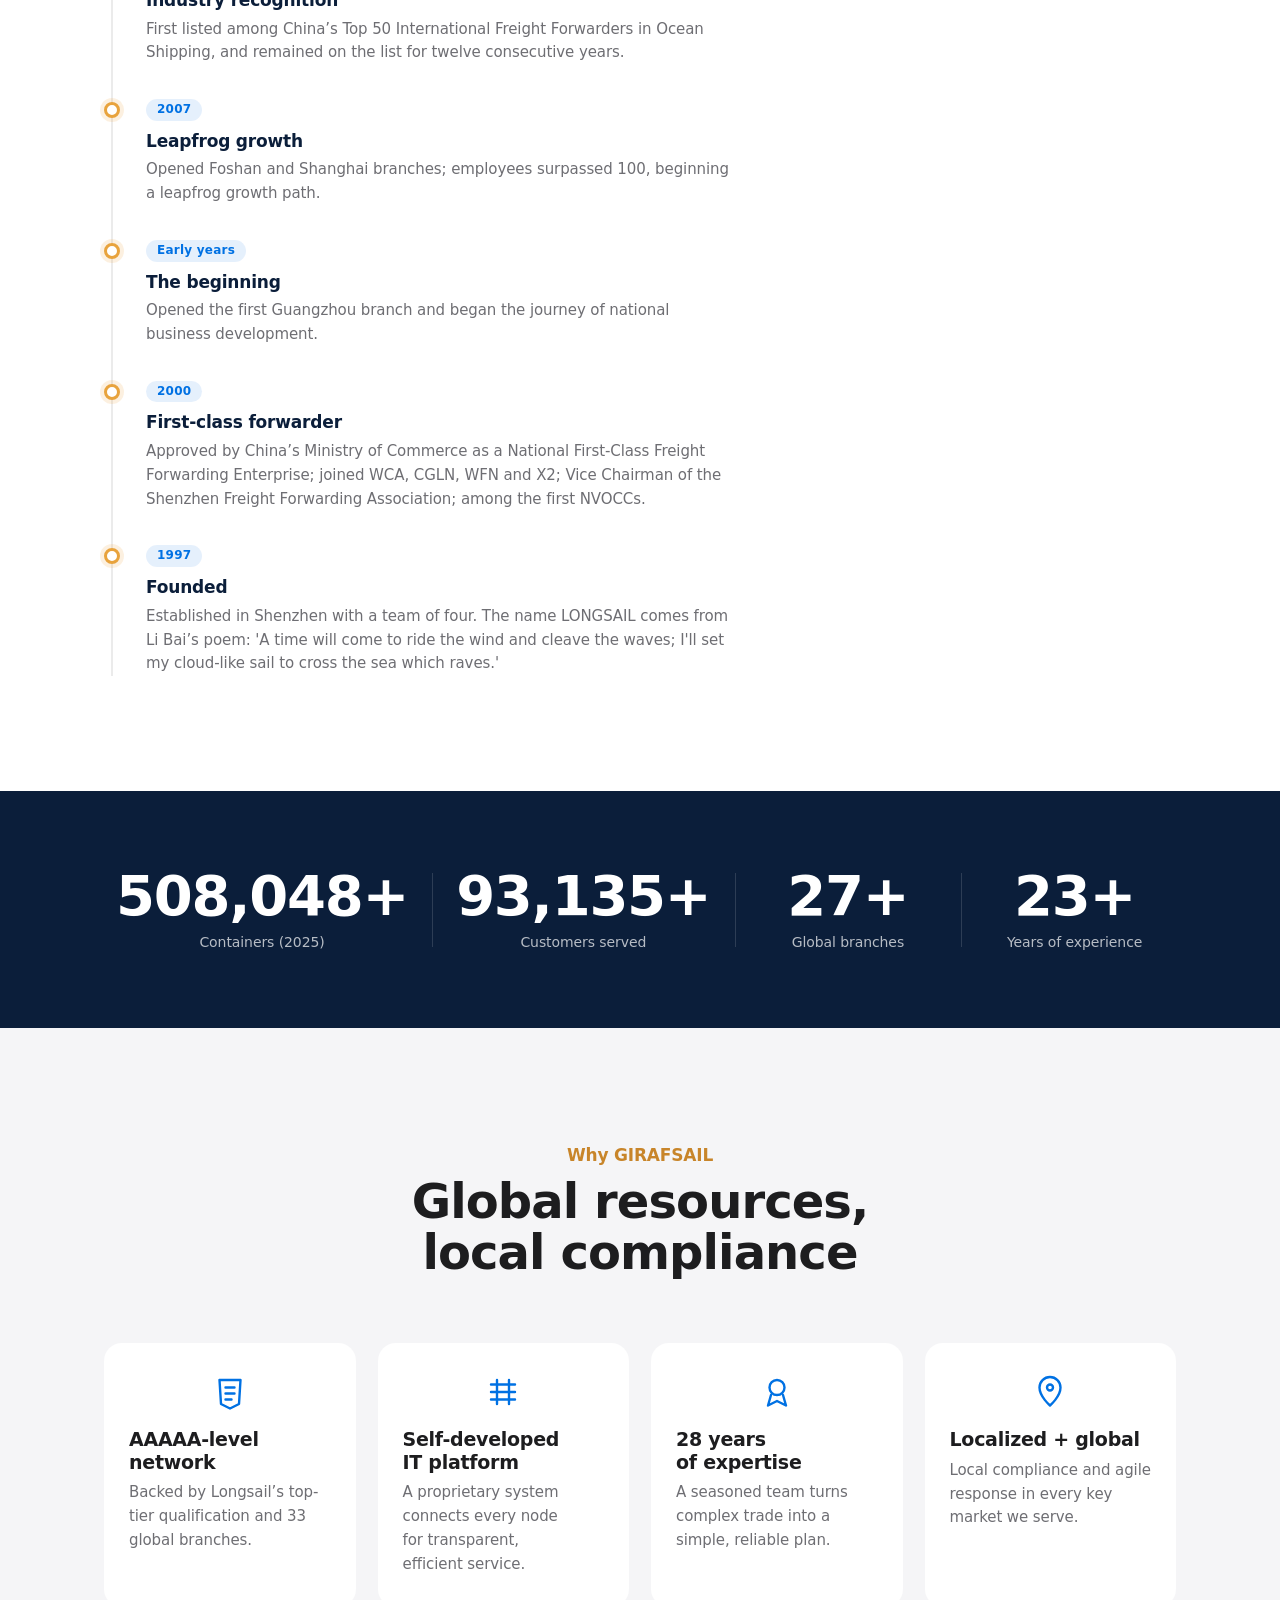
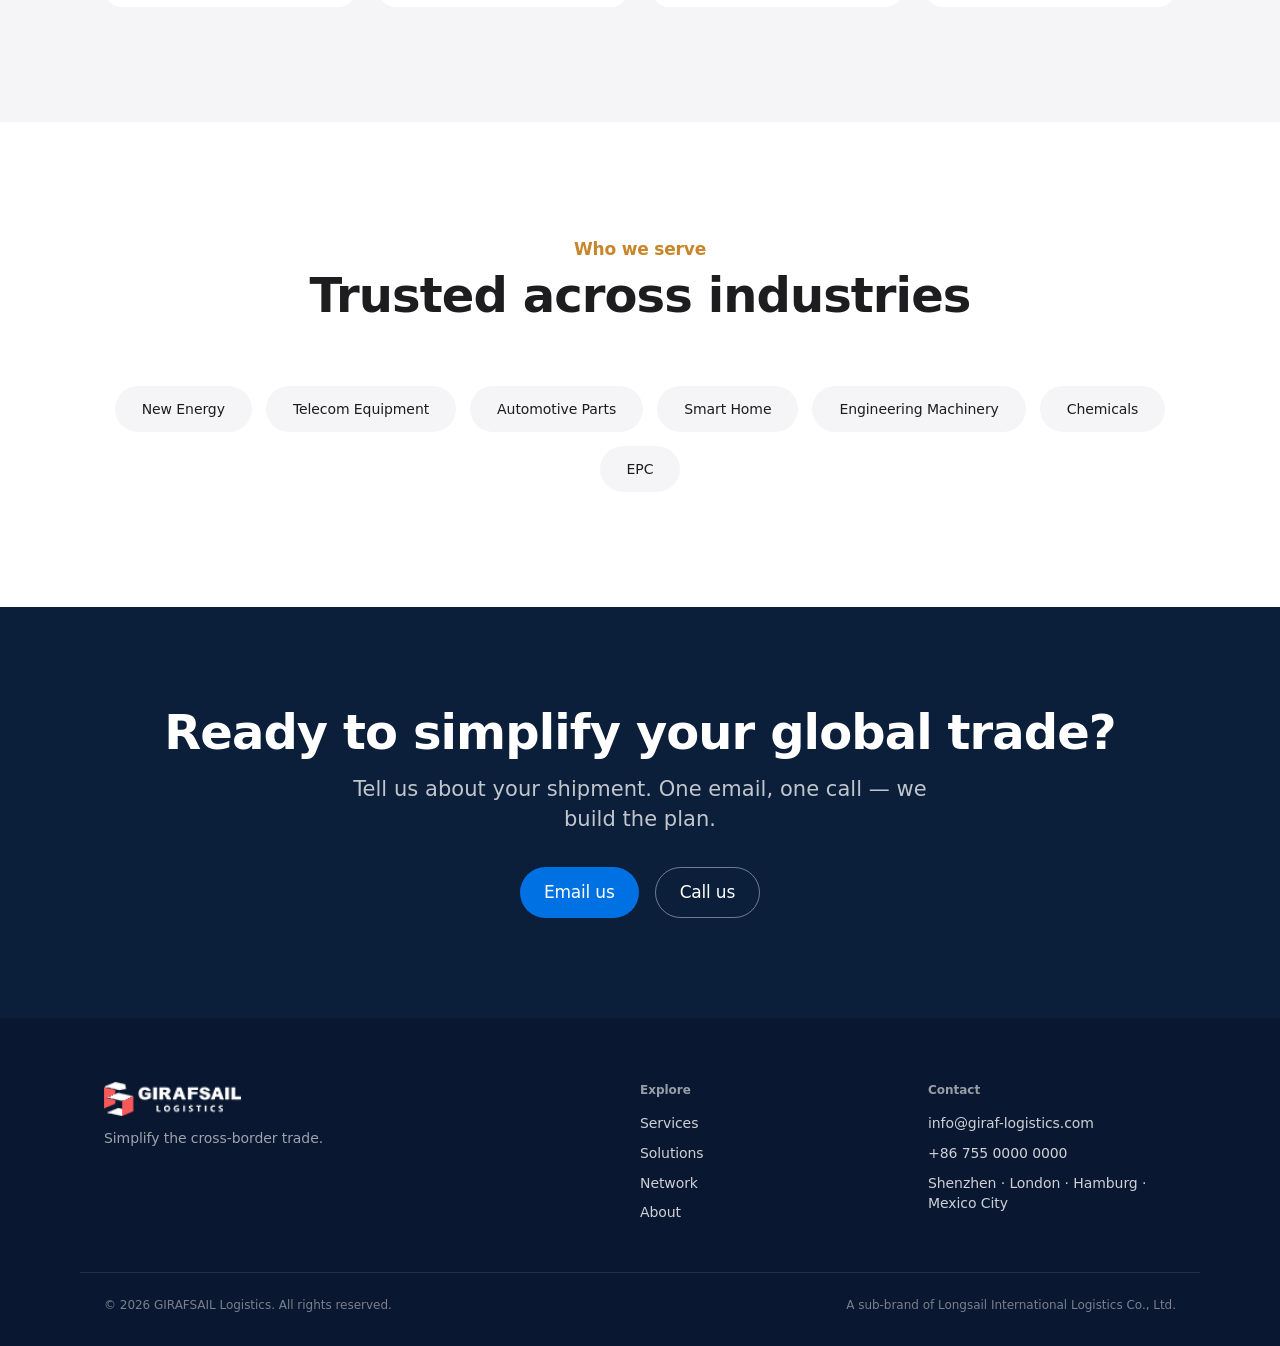
==== commit 808901cf: "Apple-style pass across the site, plus card-grid and control fixes Design language - Flatten every s" ====
--- a/about.html
+++ b/about.html
@@ -91,7 +91,7 @@
           <p class="section__eyebrow" data-i18n="why.eyebrow">Why GIRAF</p>
           <h2 class="section__title" data-i18n="why.title">Global resources, local compliance</h2>
         </header>
-        <div class="cards" id="whyGrid"><!-- rendered by JS --></div>
+        <div class="cards cards--4" id="whyGrid"><!-- rendered by JS --></div>
       </div>
     </section>
 
--- a/assets/css/style.css
+++ b/assets/css/style.css
@@ -638,13 +638,14 @@
 .timeline { position: relative; margin: 10px 0 0; padding: 0; list-style: none; }
 .timeline::before {
   content: ""; position: absolute; left: 7px; top: 6px; bottom: 0; width: 2px;
-  background: linear-gradient(180deg, var(--blue), var(--gold)); opacity: .35;
+  background: linear-gradient(180deg, var(--blue), var(--gold)); opacity: .45;
 }
 .timeline__item { position: relative; padding: 0 0 30px 42px; }
 .timeline__item:last-child { padding-bottom: 0; }
 .timeline__marker {
-  position: absolute; left: 0; top: 2px; width: 16px; height: 16px; border-radius: 50%;
+  position: absolute; left: 0; top: 7px; width: 16px; height: 16px; border-radius: 50%;
   background: #fff; border: 3px solid var(--gold); box-shadow: 0 0 0 4px rgba(232,163,61,.16);
+  z-index: 2;   /* above the row surface — the rail node stays crisp */
 }
 .timeline__year {
   display: inline-block; font-family: var(--font-display); font-size: 13px; font-weight: 700;
@@ -833,3 +834,791 @@
 /* keep the primary CTA on brand blue (its label is white) */
 html[data-theme="dark"] .btn--primary { background: #0071e3; }
 html[data-theme="dark"] .chip:hover { background: #1b2c49; color: var(--ink); }
+
+/* ===================================================================
+   POLISH v2 — frosted-glass surfaces, unified motion, micro-interactions
+   Appended last on purpose: it refines the rules above, never fights them.
+   =================================================================== */
+
+:root {
+  --ease: cubic-bezier(.22, .8, .26, 1);
+  --ease-out: cubic-bezier(.16, 1, .3, 1);
+  --glass-blur: 12px;
+  --glass-blur-hi: 22px;
+  --glass-bg: rgba(255, 255, 255, .68);
+  --glass-bg-hi: rgba(255, 255, 255, .93);
+  --glass-brd: rgba(255,255,255,.70);
+  --glass-brd-hi: rgba(255,255,255,.96);
+  --shadow-1: 0 0 0 1px rgba(11,30,58,.045), 0 1px 1px rgba(11,30,58,.04),
+              0 14px 34px -20px rgba(11,30,58,.26);
+  --shadow-2: 0 0 0 1px rgba(11,30,58,.07), 0 2px 5px rgba(11,30,58,.05),
+              0 34px 60px -26px rgba(11,30,58,.38);
+}
+
+/* 1 ─ soft accent blooms behind light sections: the colour the glass refracts */
+.section { position: relative; isolation: isolate; }
+.section > .wrap { position: relative; z-index: 1; }
+/* 2 ─ the frosted-glass card system (rest + hover) */
+.card, .about-found, .proc-step, .sub-office, .office-card, .about-promise {
+  position: relative; isolation: isolate;
+  background: var(--glass-bg);
+  border: 1px solid var(--glass-brd);
+  -webkit-backdrop-filter: blur(var(--glass-blur)) saturate(175%);
+  backdrop-filter: blur(var(--glass-blur)) saturate(175%);
+  box-shadow: var(--shadow-1), inset 0 1px 0 rgba(255,255,255,.9), inset 0 -1px 0 rgba(11,30,58,.045);
+  transition: transform .34s var(--ease-out), box-shadow .34s var(--ease-out),
+              border-color .34s var(--ease-out), background .34s var(--ease-out),
+              backdrop-filter .34s var(--ease-out), -webkit-backdrop-filter .34s var(--ease-out);
+}
+.card:hover, .about-found:hover, .proc-step:hover, .sub-office:hover,
+.office-card:hover, .office-card:focus-visible, .office-card:focus-within {
+  transform: translateY(-6px);
+  background: var(--glass-bg-hi);
+  border-color: var(--glass-brd-hi);
+  box-shadow: var(--shadow-2), inset 0 1px 0 #fff;
+  -webkit-backdrop-filter: blur(var(--glass-blur-hi)) saturate(200%);
+  backdrop-filter: blur(var(--glass-blur-hi)) saturate(200%);
+  z-index: 4;
+}
+
+/* 2b ─ pointer-tracked specular sheen (rides --mx/--my set in effects.js).
+        z-index:-1 keeps it above the card fill but under the text. */
+.about-found::after, .proc-step::after, .sub-office::after,
+.office::after, .office-card::after, .about-promise::after {
+  content: ""; position: absolute; inset: 0; z-index: -1; border-radius: inherit;
+  pointer-events: none; opacity: 0; transition: opacity .34s var(--ease);
+  background:
+    radial-gradient(190px circle at var(--mx, -300px) var(--my, -300px),
+    rgba(255,255,255,.60), rgba(255,255,255,0) 64%);
+}
+.about-found:hover::after, .proc-step:hover::after, .sub-office:hover::after,
+.office:hover::after, .office-card:hover::after, .office-card:focus-visible::after,
+.about-promise:hover::after { opacity: .85; }
+
+/* upgrade the original .card spotlight into a proper glass highlight */
+.card::before {
+  background:
+    radial-gradient(190px circle at var(--mx,-300px) var(--my,-300px), rgba(255,255,255,.62), transparent 62%),
+    radial-gradient(290px circle at var(--mx,-300px) var(--my,-300px), rgba(0,113,227,.16), transparent 68%);
+  transition: opacity .34s var(--ease);
+}
+
+/* 3 ─ dark theme glass */
+html[data-theme="dark"] .card,
+html[data-theme="dark"] .section--gray .card,
+html[data-theme="dark"] .about-found,
+html[data-theme="dark"] .sub-office,
+html[data-theme="dark"] .proc-step,
+html[data-theme="dark"] .office-card,
+html[data-theme="dark"] .about-promise {
+  background: rgba(255, 255, 255, .065);
+  border-color: rgba(255,255,255,.14);
+  box-shadow: 0 1px 1px rgba(0,0,0,.45), 0 16px 36px -20px rgba(0,0,0,.8),
+              inset 0 1px 0 rgba(255,255,255,.09);
+}
+html[data-theme="dark"] .card:hover,
+html[data-theme="dark"] .about-found:hover,
+html[data-theme="dark"] .sub-office:hover,
+html[data-theme="dark"] .proc-step:hover,
+html[data-theme="dark"] .office-card:hover,
+html[data-theme="dark"] .office-card:focus-visible {
+  background: rgba(255, 255, 255, .11);
+  border-color: rgba(255,255,255,.24);
+  box-shadow: 0 2px 6px rgba(0,0,0,.5), 0 34px 64px -28px rgba(0,0,0,.9),
+              inset 0 1px 0 rgba(255,255,255,.17);
+}
+html[data-theme="dark"] .card::before {
+  background:
+    radial-gradient(190px circle at var(--mx,-300px) var(--my,-300px), rgba(255,255,255,.20), transparent 62%),
+    radial-gradient(290px circle at var(--mx,-300px) var(--my,-300px), rgba(80,150,255,.26), transparent 68%);
+}
+html[data-theme="dark"] .about-found::after,
+html[data-theme="dark"] .proc-step::after,
+html[data-theme="dark"] .sub-office::after,
+html[data-theme="dark"] .office-card::after,
+html[data-theme="dark"] .about-promise::after {
+  background: radial-gradient(190px circle at var(--mx, -300px) var(--my, -300px),
+    rgba(255,255,255,.20), rgba(255,255,255,0) 64%);
+}
+html[data-theme="dark"] .office-card__detail {
+  background: rgba(16,26,46,.94);
+  -webkit-backdrop-filter: blur(16px) saturate(170%);
+  backdrop-filter: blur(16px) saturate(170%);
+}
+
+/* 4 ─ dark-band office cards (home "where we are") get the same treatment */
+.office {
+  isolation: isolate;
+  background: rgba(255,255,255,.055);
+  border-color: rgba(255,255,255,.12);
+  -webkit-backdrop-filter: blur(10px) saturate(160%);
+  backdrop-filter: blur(10px) saturate(160%);
+  box-shadow: 0 10px 26px -18px rgba(0,0,0,.7), inset 0 1px 0 rgba(255,255,255,.08);
+}
+.office:hover {
+  background: rgba(255,255,255,.10);
+  border-color: rgba(232,163,61,.55);
+  box-shadow: 0 22px 44px -22px rgba(0,0,0,.8), inset 0 1px 0 rgba(255,255,255,.18);
+}
+
+/* 5 ─ chips */
+.chip {
+  background: rgba(255,255,255,.66);
+  border-color: rgba(255,255,255,.72);
+  -webkit-backdrop-filter: blur(8px) saturate(160%);
+  backdrop-filter: blur(8px) saturate(160%);
+  box-shadow: 0 8px 20px -16px rgba(11,30,58,.6);
+  transition: transform .28s var(--ease-out), background .3s var(--ease),
+              color .3s var(--ease), border-color .3s var(--ease), box-shadow .3s var(--ease);
+}
+.chip:hover { transform: translateY(-3px); border-color: transparent; box-shadow: 0 18px 34px -18px rgba(11,30,58,.75); }
+html[data-theme="dark"] .chip { background: rgba(255,255,255,.07); border-color: rgba(255,255,255,.14); }
+
+/* 6 ─ timeline micro-interactions. Nothing moves. The row gains a surface,
+       the rail node fills in, the year pill fills in — three quiet states
+       instead of a slide three effects deep. The row wash is what makes a
+       640px-wide entry feel like one hoverable thing. */
+.timeline__item::after {
+  content: ""; position: absolute; left: -12px; right: -12px;
+  top: -12px; bottom: 18px; border-radius: 16px;
+  background: rgba(0, 113, 227, .055);
+  opacity: 0; pointer-events: none;
+  transition: opacity .3s var(--ease);
+}
+.timeline__item:last-child::after { bottom: -12px; }
+.timeline__item:hover::after { opacity: 1; }
+.timeline__marker {
+  transition: background .3s var(--ease), border-color .3s var(--ease), box-shadow .35s var(--ease);
+}
+.timeline__item:hover .timeline__marker {
+  background: var(--gold); border-color: var(--gold);
+  box-shadow: 0 0 0 6px rgba(232,163,61,.22);
+}
+.timeline__year { transition: background .3s var(--ease), color .3s var(--ease), box-shadow .3s var(--ease); }
+.timeline__item:hover .timeline__year {
+  background: var(--blue); color: #fff;
+  box-shadow: 0 6px 16px -12px rgba(0,113,227,.85);
+}
+html[data-theme="dark"] .timeline__item::after { background: rgba(63, 151, 245, .10); }
+html[data-theme="dark"] .timeline::before { opacity: .6; }
+html[data-theme="dark"] .timeline__item:hover .timeline__marker { background: var(--gold); }
+
+/* 7 ─ stats */
+.stat { transition: transform .32s var(--ease-out); }
+.stat:hover { transform: translateY(-3px); }
+.stat__num { transition: text-shadow .35s var(--ease); }
+.stat:hover .stat__num { text-shadow: 0 0 26px rgba(232,163,61,.55); }
+
+/* 8 ─ buttons */
+.btn { transition: transform .2s var(--ease-out), background .25s var(--ease),
+       color .25s var(--ease), border-color .25s var(--ease), box-shadow .3s var(--ease); }
+.btn:active { transform: translateY(0) scale(.97); }
+.btn:focus-visible { outline: 2px solid currentColor; outline-offset: 3px; }
+.btn--primary { box-shadow: 0 10px 26px -14px rgba(0,113,227,.85); }
+.btn--primary:hover { box-shadow: 0 16px 36px -14px rgba(0,113,227,.95); }
+.btn--gold { box-shadow: 0 10px 26px -16px rgba(232,163,61,.95); }
+.btn--gold:hover { box-shadow: 0 16px 36px -16px rgba(232,163,61,.95); }
+.btn--ghost { background: rgba(255,255,255,.06); -webkit-backdrop-filter: blur(8px); backdrop-filter: blur(8px); }
+.btn--ghost:hover { background: rgba(255,255,255,.14); }
+
+/* 9 ─ nav */
+.nav__links a { position: relative; transition: color .22s var(--ease), opacity .22s var(--ease); }
+.nav__links a:not(.is-active)::after {
+  content: ""; position: absolute; left: 0; right: 0; bottom: -6px; height: 2px; border-radius: 2px;
+  background: linear-gradient(90deg, var(--blue), var(--gold));
+  transform: scaleX(0); transform-origin: left center; transition: transform .3s var(--ease-out);
+}
+.nav__links a:not(.is-active):hover::after { transform: scaleX(1); }
+.nav__logo img { transition: transform .32s var(--ease-out); }
+.nav__logo:hover img { transform: scale(1.04); }
+.lang__btn { transition: background .25s var(--ease), color .25s var(--ease), box-shadow .25s var(--ease); }
+.lang__btn:hover { color: var(--blue); }
+.theme-toggle:active { transform: scale(.9); }
+.theme-toggle svg { transition: transform .5s var(--ease-out); }
+html[data-theme="dark"] .theme-toggle:hover svg { transform: rotate(40deg); }
+
+/* 10 ─ forms */
+.contact-form input, .contact-form textarea {
+  transition: border-color .25s var(--ease), box-shadow .25s var(--ease),
+              background .25s var(--ease), transform .25s var(--ease-out);
+}
+.contact-form input:hover, .contact-form textarea:hover { border-color: rgba(0,113,227,.35); }
+.contact-form input:focus, .contact-form textarea:focus {
+  outline: none; border-color: var(--blue);
+  box-shadow: 0 0 0 4px rgba(0,113,227,.14); transform: translateY(-1px);
+}
+
+/* 11 ─ sub-office phone link + footer links */
+.sub-office__line { transition: color .25s var(--ease), transform .25s var(--ease-out); }
+.sub-office__line:hover { transform: translateX(3px); }
+.footer__col a { transition: color .22s var(--ease), transform .22s var(--ease-out); }
+.footer__col a:hover { transform: translateX(3px); }
+.contact-info a { transition: color .22s var(--ease); }
+
+/* 12 ─ the map panel gets a lit edge */
+.netmap {
+  box-shadow: 0 40px 90px -50px rgba(0,0,0,.85), inset 0 1px 0 rgba(255,255,255,.07);
+  transition: border-color .4s var(--ease), box-shadow .4s var(--ease);
+}
+.netmap:hover { border-color: rgba(232,163,61,.32); }
+
+/* 13 ─ global finishing touches */
+::selection { background: rgba(0,113,227,.22); }
+html[data-theme="dark"] ::selection { background: rgba(63,151,245,.34); }
+a:focus-visible, button:focus-visible, [tabindex]:focus-visible {
+  outline: 2px solid var(--blue); outline-offset: 3px;
+}
+html[data-theme="dark"] a:focus-visible,
+html[data-theme="dark"] button:focus-visible,
+html[data-theme="dark"] [tabindex]:focus-visible { outline-color: var(--blue); }
+html { scrollbar-width: thin; scrollbar-color: rgba(11,30,58,.28) transparent; }
+html[data-theme="dark"] { scrollbar-color: rgba(255,255,255,.22) transparent; }
+::-webkit-scrollbar { width: 10px; height: 10px; }
+::-webkit-scrollbar-track { background: transparent; }
+::-webkit-scrollbar-thumb {
+  background: rgba(11,30,58,.24); background-clip: content-box;
+  border: 3px solid transparent; border-radius: 999px;
+}
+::-webkit-scrollbar-thumb:hover { background: rgba(0,113,227,.55); background-clip: content-box; }
+html[data-theme="dark"] ::-webkit-scrollbar-thumb { background: rgba(255,255,255,.22); background-clip: content-box; }
+html[data-theme="dark"] ::-webkit-scrollbar-thumb:hover { background: rgba(63,151,245,.6); background-clip: content-box; }
+
+/* 14 ─ cross-page fade (same-origin navigations, Chrome/Edge 126+) */
+@view-transition { navigation: auto; }
+::view-transition-old(root) { animation: vtOut .2s var(--ease) both; }
+::view-transition-new(root) { animation: vtIn .34s var(--ease-out) both; }
+@keyframes vtOut { to { opacity: 0; } }
+@keyframes vtIn { from { opacity: 0; transform: translateY(8px); } }
+
+/* 15 ─ graceful degradation */
+@media (hover: none) {
+  .card, .about-found, .proc-step, .sub-office, .office-card, .office, .chip,
+  .about-promise, .contact-form input, .contact-form textarea {
+    -webkit-backdrop-filter: none; backdrop-filter: none;
+  }
+}
+@media (max-width: 860px) {
+  .nav__links a::after { display: none; }
+}
+@media (prefers-reduced-motion: reduce) {
+  .card, .about-found, .proc-step, .sub-office, .office-card, .office, .chip,
+  .stat, .timeline__item, .timeline__marker, .btn, .sub-office__line, .footer__col a {
+    transition: none !important;
+  }
+  .card:hover, .about-found:hover, .proc-step:hover, .sub-office:hover,
+  .office-card:hover, .office:hover, .chip:hover, .stat:hover, .timeline__item:hover,
+  .btn:active { transform: none !important; }
+  .about-found::after, .proc-step::after, .sub-office::after,
+  .office::after, .office-card::after, .about-promise::after { display: none; }
+  ::view-transition-old(root), ::view-transition-new(root) { animation: none; }
+  .theme-toggle svg { transition: none !important; }
+}
+
+/* 16 ─ pointer-tracked light layers removed.
+   The 520px glow cursor and the per-card specular both read as a smudge of
+   light stuck under the pointer once the panes became frosted. The glass look
+   now comes from the blur, the lit rim and the refracted fill alone. Rules
+   above are kept intact so this can be reverted by deleting this block. */
+.card::before,
+.about-found::after, .proc-step::after, .sub-office::after,
+.office::after, .office-card::after, .about-promise::after { display: none; }
+.glow-cursor { display: none; }
+
+/* ===================================================================
+   APPLE PASS — realigned to apple.com's design language
+   -------------------------------------------------------------------
+   What was borrowed, straight from apple.com:
+     · ONE type family (SF Pro / system), tight optical tracking,
+       semibold headings — no decorative display face
+     · a surface is a FLAT tile: #f5f5f7, radius 18px, no border,
+       no drop shadow, no blur
+     · ONE accent (blue #0071e3) + neutral greys. No gradient may
+       carry meaning or decoration anywhere on the site.
+     · controls are 980px pills at 17px; they do not lift on hover,
+       they compress on press (scale .97)
+     · rhythm alternates #fff / #f5f5f7 with a lot of vertical air
+   Appended last, so it wins on source order. Delete this whole block
+   (from the marker to EOF) to roll the site back.
+   =================================================================== */
+
+/* 1 ─ Type: the system stack, Apple's optical sizes.
+       The old glass tokens are re-pointed at the flat tile colours so
+       the layer above renders flat too, without touching its rules. */
+:root {
+  --font: -apple-system, BlinkMacSystemFont, "SF Pro Text", "Segoe UI Variable Text",
+          "Segoe UI", "Helvetica Neue", "PingFang SC", "Microsoft YaHei", system-ui, sans-serif;
+  --font-display: -apple-system, BlinkMacSystemFont, "SF Pro Display", "Segoe UI Variable Display",
+          "Segoe UI", "Helvetica Neue", "PingFang SC", "Microsoft YaHei", system-ui, sans-serif;
+  --tile: #f5f5f7;
+  --tile-2: #ececf0;
+  --link: #0066cc;
+  --radius: 18px;
+  --radius-lg: 28px;
+  --apple-ease: cubic-bezier(.28, .11, .32, 1);
+  /* neutralised glass tokens */
+  --glass-bg: #f5f5f7;
+  --glass-bg-hi: #ececf0;
+  --glass-brd: transparent;
+  --glass-brd-hi: transparent;
+  --glass-blur: 0px;
+  --glass-blur-hi: 0px;
+}
+body { font-size: 17px; line-height: 1.47059; letter-spacing: -.011em; }
+
+/* 2 ─ Surfaces are hairlines: white fill, one 1px rim, no shadow.
+       A flat grey fill reads as a slab of concrete once it is repeated
+       eight times across a grid, so the fill stays white and the rim
+       does the separating — Apple's own content-card treatment. */
+.card, .about-found, .sub-office, .proc-step {
+  background: #fff;
+  border: 1px solid rgba(0, 0, 0, .10);
+  border-radius: var(--radius);
+  box-shadow: none;
+  -webkit-backdrop-filter: none; backdrop-filter: none;
+}
+.card, .about-found { padding: 36px 32px; }
+.proc-step { padding: 32px 26px; }
+.sub-office { padding: 20px 22px; box-shadow: none; }
+/* on a grey band the rim is redundant: the band already separates */
+.section--gray .card,
+.section--gray .about-found,
+.section--gray .sub-office,
+.section--gray .proc-step { background: #fff; border-color: transparent; }
+/* hover: the rim firms up and the card lifts 2px. Nothing else moves. */
+.card:hover, .about-found:hover, .sub-office:hover, .proc-step:hover {
+  background: #fff;
+  border-color: rgba(0, 0, 0, .20);
+  transform: translateY(-2px);
+  box-shadow: 0 14px 34px -22px rgba(0, 0, 0, .40);
+  -webkit-backdrop-filter: none; backdrop-filter: none;
+}
+.section--gray .card:hover,
+.section--gray .about-found:hover,
+.section--gray .sub-office:hover,
+.section--gray .proc-step:hover {
+  border-color: transparent;
+  box-shadow: 0 14px 34px -20px rgba(0, 0, 0, .22);
+}
+/* the rotating conic border glow and the pointer spotlight both go */
+.card::after { display: none; content: none; }
+
+/* 3 ─ Icons become bare Apple-style glyphs, no tinted chip behind them */
+.card__icon {
+  display: flex; align-items: center; justify-content: center;
+  width: auto; height: auto; border-radius: 0;
+  background: none; color: var(--blue);
+  margin-bottom: 18px;
+}
+.card__icon svg { width: 36px; height: 36px; }
+.card__icon--gold { background: none; color: var(--gold-deep); }
+.section--dark .card__icon, .netmap-section .card__icon { background: none; color: var(--gold); }
+.detail-item__head .card__icon { margin-bottom: 0; }
+
+/* 4 ─ Every decorative gradient is removed. Colour now only ever
+       appears as a flat fill. */
+.hero {
+  background: var(--navy);
+  background-image: radial-gradient(120% 80% at 50% -10%, rgba(255,255,255,.07), transparent 60%);
+}
+.hero__routes { opacity: .45; }
+.stats { background: var(--navy); }
+.cta { background: var(--navy); }
+.stats::before, .cta::before, .page-hero::before { display: none; content: none; }
+/* page banners keep their per-page colour, but as a flat fill with one
+   soft top highlight instead of a rotating conic sheen */
+.page-hero {
+  background-color: rgb(var(--h2));
+  background-image: radial-gradient(120% 95% at 50% 0%, rgb(var(--h1) / .55), transparent 62%);
+}
+.page-hero::after { height: 1px; background: rgba(255, 255, 255, .16); }
+.page-hero__stroke { opacity: .10; }
+.scroll-progress { background: var(--blue); box-shadow: none; }
+.btn::after { display: none; content: none; }
+.hero__caret { background: var(--gold); }
+.nav__links a.is-active::after { background: var(--blue); width: 16px; height: 2px; bottom: -5px; }
+.nav__links a:not(.is-active)::after { display: none; content: none; }
+.subs__group-rule, .svc-group__rule { background: var(--line); }
+.about-promise {
+  background: #fff;
+  border: 1px solid rgba(0, 0, 0, .10); border-left: 1px solid rgba(0, 0, 0, .10);
+}
+.about-promise__badge { background: var(--tile); border-color: transparent; }
+.about-found::before { height: 3px; background: rgb(var(--a2) / .85); }
+.proc-step::before { height: 3px; background: rgba(0, 113, 227, .55); }
+.proc-step__num {
+  background: none; -webkit-background-clip: border-box; background-clip: border-box;
+  -webkit-text-fill-color: currentColor; color: var(--blue); font-weight: 600;
+}
+.timeline::before { background: var(--line); opacity: 1; }
+.netmap { background: var(--navy); background-image: none; border: 1px solid transparent; }
+.netmap:hover { border-color: transparent; }
+.section__dots { opacity: .30; }
+
+/* 5 ─ Controls: 980px pills, 17px, one accent, press-don't-lift */
+.btn {
+  font-size: 17px; font-weight: 400; padding: 12px 24px;
+  border-radius: 980px; letter-spacing: -.011em;
+  box-shadow: none; transform: none;
+}
+.btn:hover { transform: none; }
+.btn:active { transform: scale(.97); }
+.btn--primary, .btn--gold { background: var(--blue); color: #fff; }
+.btn--primary:hover, .btn--gold:hover { background: #0077ed; color: #fff; box-shadow: none; }
+.btn--ghost {
+  background: transparent; color: #fff;
+  border: 1px solid rgba(255, 255, 255, .42);
+  -webkit-backdrop-filter: none; backdrop-filter: none;
+}
+.btn--ghost:hover { background: rgba(255, 255, 255, .14); border-color: rgba(255, 255, 255, .72); }
+.chip, .about-presence__city {
+  background: var(--tile); border: 1px solid transparent;
+  box-shadow: none; -webkit-backdrop-filter: none; backdrop-filter: none;
+}
+.chip:hover { background: #1d1d1f; color: #fff; transform: none; }
+.about-presence__city { padding: 11px 22px; font-size: 15px; }
+
+/* 6 ─ Nav: 48px, 12px links, hairline, no gradient underline */
+.nav { background: rgba(251, 251, 253, .80); }
+.nav--scrolled { background: rgba(251, 251, 253, .86); box-shadow: 0 1px 0 var(--line); }
+.nav__inner { height: 48px; }
+.nav__links { gap: 30px; }
+.nav__links a { font-size: 12px; letter-spacing: -.01em; opacity: .82; transition: opacity .3s var(--apple-ease); }
+.nav__links a:hover { opacity: 1; color: var(--ink); }
+.nav__links a.is-active { color: var(--ink); opacity: 1; font-weight: 600; }
+
+/* 7 ─ Rhythm: more air between bands, Apple's section header stack */
+.section { padding: clamp(84px, 9vw, 132px) 0; }
+.section__head { max-width: 740px; margin-bottom: 64px; }
+.section__eyebrow { font-size: 17px; font-weight: 600; letter-spacing: -.011em; margin-bottom: 10px; }
+.section__lead { font-size: clamp(17px, 1.7vw, 21px); line-height: 1.42; letter-spacing: .002em; margin-top: 14px; }
+
+/* 8 ─ Weights, plus the two banner details the scale section does not own.
+       (Sizes and tracking all live in section 16, the type scale.) */
+.hero__title { font-weight: 700; }
+.section__title, .cta__title { font-weight: 600; }
+.stat__num { font-weight: 600; }
+.page-hero__eyebrow { font-size: 12px; letter-spacing: .12em; }
+/* the stroke-text flourish survives the banner reveal, but the fill it
+   sweeps to is solid white — Apple headlines are never gradient-filled */
+.page-hero__title {
+  font-weight: 600;
+  -webkit-text-stroke-width: 1.25px;
+  background-image: linear-gradient(100deg, #fff 0%, rgba(255, 255, 255, .88) 100%);
+}
+
+/* 9 ─ Forms: hairline fields, Apple's blue focus halo */
+.contact-form label { font-size: 14px; font-weight: 600; letter-spacing: -.01em; }
+.contact-form input, .contact-form textarea {
+  background: #fff; border: 1px solid rgba(0, 0, 0, .16); border-radius: 12px;
+  padding: 14px 16px; font-size: 17px; letter-spacing: -.011em;
+  -webkit-backdrop-filter: none; backdrop-filter: none;
+}
+.contact-form input:hover, .contact-form textarea:hover { border-color: rgba(0, 0, 0, .28); }
+.contact-form input:focus, .contact-form textarea:focus {
+  border-color: var(--blue); transform: none;
+  box-shadow: 0 0 0 4px rgba(0, 125, 250, .28);
+}
+
+/* 10 ─ Contact office cards */
+.office-card { background: #fff; border: 1px solid rgba(0, 0, 0, .10); -webkit-backdrop-filter: none; backdrop-filter: none; }
+/* hover: the tile steps down one tone instead of staying white, so the
+   card visibly answers the pointer. Tint + hairline only - no lift, no
+   shadow; a grey card does not float. */
+.office-card:hover, .office-card:focus-visible, .office-card:focus-within {
+  background: #f5f5f7; border-color: rgba(0, 0, 0, .20); transform: none;
+  box-shadow: 0 8px 24px -20px rgba(0, 0, 0, .28);
+}
+.office-card__detail {
+  background: #fff; border: 1px solid transparent; border-radius: 14px;
+  box-shadow: 0 20px 48px -12px rgba(0, 0, 0, .28);
+  -webkit-backdrop-filter: none; backdrop-filter: none;
+}
+/* the office chips on the dark band */
+.office {
+  background: rgba(255, 255, 255, .07); border: 1px solid transparent;
+  box-shadow: none; -webkit-backdrop-filter: none; backdrop-filter: none;
+}
+.office:hover { background: rgba(255, 255, 255, .13); border-color: transparent; box-shadow: none; transform: none; }
+
+/* 11 ─ Footer: quieter, 12–13px, no uppercase tracking */
+.footer__col h4 { font-size: 12px; text-transform: none; letter-spacing: -.006em; color: rgba(255, 255, 255, .58); }
+.footer__col a, .footer__col span { font-size: 13px; margin-bottom: 9px; }
+.footer__bottom { font-size: 12px; letter-spacing: 0; }
+
+/* 12 ─ Motion: Apple's reveal is a short fade-up on a calm curve */
+.reveal { transform: translateY(16px); transition: opacity .8s var(--apple-ease), transform .8s var(--apple-ease); }
+
+/* 13 ─ Focus + scrollbar */
+a:focus-visible, button:focus-visible, [tabindex]:focus-visible {
+  outline: 3px solid rgba(0, 125, 250, .70); outline-offset: 2px;
+}
+::-webkit-scrollbar { width: 9px; height: 9px; }
+::-webkit-scrollbar-thumb { background: rgba(0, 0, 0, .22); background-clip: content-box; border: 3px solid transparent; border-radius: 999px; }
+
+/* 14 ─ Dark mode = Apple's black. #000 page, #1d1d1f surfaces,
+        #f5f5f7 text, #2997ff link blue. */
+html[data-theme="dark"] {
+  --paper: #000000;
+  --gray: #1d1d1f;
+  --tile: #1d1d1f;
+  --tile-2: #2c2c2e;
+  --ink: #f5f5f7;
+  --ink-soft: #86868b;
+  --head: #f5f5f7;
+  --line: rgba(255, 255, 255, .14);
+  --blue: #2997ff;
+  --link: #2997ff;
+  --gold-deep: #e8a33d;
+  --navy: #1d1d1f;
+  --navy-2: #161617;
+  --glass-bg: #1d1d1f;
+  --glass-bg-hi: #2c2c2e;
+}
+html[data-theme="dark"] body { background: #000; }
+html[data-theme="dark"] .nav { background: rgba(22, 22, 23, .72); }
+html[data-theme="dark"] .nav--scrolled { background: rgba(22, 22, 23, .86); box-shadow: 0 1px 0 rgba(255, 255, 255, .10); }
+html[data-theme="dark"] .nav__links.is-open { background: rgba(22, 22, 23, .98); }
+html[data-theme="dark"] .theme-toggle { background: rgba(255, 255, 255, .10); border-color: transparent; }
+html[data-theme="dark"] .card,
+html[data-theme="dark"] .about-found,
+html[data-theme="dark"] .sub-office,
+html[data-theme="dark"] .proc-step {
+  background: #1d1d1f; border-color: rgba(255, 255, 255, .12); box-shadow: none;
+  -webkit-backdrop-filter: none; backdrop-filter: none;
+}
+/* a card sitting on a dark band steps up one notch, or it vanishes */
+html[data-theme="dark"] .section--gray .card,
+html[data-theme="dark"] .section--gray .about-found,
+html[data-theme="dark"] .section--gray .sub-office,
+html[data-theme="dark"] .section--gray .proc-step { background: #2c2c2e; border-color: rgba(255, 255, 255, .12); }
+html[data-theme="dark"] .card:hover,
+html[data-theme="dark"] .about-found:hover,
+html[data-theme="dark"] .sub-office:hover,
+html[data-theme="dark"] .proc-step:hover {
+  background: #252527; border-color: rgba(255, 255, 255, .22);
+  box-shadow: 0 14px 34px -22px rgba(0, 0, 0, .95);
+}
+html[data-theme="dark"] .section--gray .card:hover,
+html[data-theme="dark"] .section--gray .about-found:hover,
+html[data-theme="dark"] .section--gray .sub-office:hover,
+html[data-theme="dark"] .section--gray .proc-step:hover { background: #3a3a3c; }
+html[data-theme="dark"] .section--dark .card,
+html[data-theme="dark"] .netmap-section .card { background: #2c2c2e; border-color: rgba(255, 255, 255, .12); }
+html[data-theme="dark"] .section--dark .card:hover,
+html[data-theme="dark"] .netmap-section .card:hover { background: #3a3a3c; }
+html[data-theme="dark"] .about-promise { background: #1d1d1f; border-color: rgba(255, 255, 255, .12); }
+html[data-theme="dark"] .about-promise__badge { background: #2c2c2e; border-color: transparent; color: #f5f5f7; }
+html[data-theme="dark"] .office-card { background: #1d1d1f; border-color: rgba(255, 255, 255, .12); }
+html[data-theme="dark"] .office-card:hover,
+html[data-theme="dark"] .office-card:focus-visible,
+html[data-theme="dark"] .office-card:focus-within { background: #333336; border-color: rgba(255, 255, 255, .24); }
+html[data-theme="dark"] .office-card__detail { background: #2c2c2e; border-color: transparent; }
+html[data-theme="dark"] .office-card__country { color: rgba(245, 245, 247, .5); }
+html[data-theme="dark"] .office { background: rgba(255, 255, 255, .09); }
+html[data-theme="dark"] .office:hover { background: rgba(255, 255, 255, .16); }
+html[data-theme="dark"] .chip { background: #1d1d1f; }
+html[data-theme="dark"] .chip:hover { background: #f5f5f7; color: #1d1d1f; }
+html[data-theme="dark"] .contact-form input,
+html[data-theme="dark"] .contact-form textarea { background: #1d1d1f; border-color: rgba(255, 255, 255, .18); }
+html[data-theme="dark"] .contact-form input:focus,
+html[data-theme="dark"] .contact-form textarea:focus { border-color: var(--blue); }
+html[data-theme="dark"] .section--dark,
+html[data-theme="dark"] .stats,
+html[data-theme="dark"] .netmap-section,
+html[data-theme="dark"] .cta,
+html[data-theme="dark"] .hero { background: #1d1d1f; }
+html[data-theme="dark"] .footer { background: #161617; }
+html[data-theme="dark"] .subs__group-count { background: rgba(41, 151, 255, .16); color: #2997ff; }
+html[data-theme="dark"] .timeline__marker { background: #1d1d1f; }
+html[data-theme="dark"] .section__eyebrow { color: var(--gold); }
+html[data-theme="dark"] ::-webkit-scrollbar-thumb { background: rgba(255, 255, 255, .22); background-clip: content-box; }
+
+/* 15 ─ Banner + map surfaces settled after the first visual pass */
+.page-hero__canvas { opacity: .50; }
+/* the map panel needs its own tone: with the band and the panel both flat
+   navy it had no edge at all. A darker well + hairline rim reads as a
+   mounted screen rather than a hole in the band. */
+.netmap { background: #081626; border: 1px solid rgba(255, 255, 255, .08); }
+.netmap:hover { border-color: rgba(255, 255, 255, .13); }
+html[data-theme="dark"] .netmap { background: #111113; border-color: rgba(255, 255, 255, .10); }
+
+/* 16 ─ Type scale, snapped onto Apple's steps.
+       Apple runs a coarse scale — 12 / 14 / 17 / 19 / 21 / 24 / 32 / 40 /
+       48 / 56 / 80 — and one tracking rule that never breaks: the larger the
+       type, the tighter it is set. The audit found eleven sizes in the
+       11–26px band and small text inheriting the headline's negative
+       tracking, which is what made it look unsettled. Everything below
+       snaps to the steps and gives each paragraph a readable measure. */
+
+/* 16a ─ display tier */
+.hero__title { font-size: clamp(44px, 6.4vw, 80px); line-height: 1.05; letter-spacing: -.022em; }
+.page-hero__title { font-size: clamp(34px, 4.6vw, 56px); line-height: 1.10; letter-spacing: -.019em; }
+.section__title, .cta__title { font-size: clamp(30px, 4.2vw, 48px); line-height: 1.08; letter-spacing: -.019em; }
+.stat__num { font-size: clamp(40px, 4.6vw, 56px); line-height: 1.05; letter-spacing: -.022em; }
+.proc-step__num { font-size: 40px; line-height: 1.05; letter-spacing: -.022em; }
+.about-story__lead { font-size: clamp(22px, 2.8vw, 32px); line-height: 1.26; letter-spacing: -.014em; max-width: 800px; }
+
+/* 16b ─ title tier */
+.svc-group__title { font-size: clamp(20px, 2.2vw, 24px); line-height: 1.20; letter-spacing: -.014em; }
+.subs__group-name { font-size: 21px; line-height: 1.19; letter-spacing: -.014em; }
+.card__title, .about-found__title { font-size: 21px; line-height: 1.19; letter-spacing: -.014em; }
+.proc-step__title, .about-promise__title { font-size: 19px; line-height: 1.26; letter-spacing: -.011em; }
+.hero__eyebrow, .section__eyebrow { font-size: 17px; line-height: 1.30; letter-spacing: -.011em; }
+.office__city, .sub-office__city, .timeline__title {
+  font-size: 17px; font-weight: 600; line-height: 1.29; letter-spacing: -.011em;
+}
+
+/* 16c ─ lead tier: one size for every standfirst on the site */
+.hero__sub, .section__lead, .cta__sub, .page-hero__lead {
+  font-size: clamp(17px, 1.7vw, 21px); line-height: 1.42; letter-spacing: .002em;
+}
+.page-hero__lead { font-size: 19px; }
+.section__head { max-width: 690px; }
+.section__lead { max-width: 640px; margin-left: auto; margin-right: auto; }
+.hero__sub, .cta__sub { max-width: 620px; }
+.hero__sub { margin-left: auto; margin-right: auto; }
+.cta__sub { margin-left: auto; margin-right: auto; }
+
+/* 16d ─ body tier. Everything that supports a heading sits one full step
+        below the lead: 15px, with the line-height opened up to carry it.
+        17px is Apple's reading size but it belongs to the standfirst, not
+        to a paragraph tucked inside a card. */
+.card__desc, .about-found__desc, .detail-item__intro,
+.timeline__text, .about-promise__text {
+  font-size: 15px; line-height: 1.58; letter-spacing: -.006em;
+}
+.detail-item__intro, .timeline__text { max-width: 62ch; }
+strong { font-weight: 600; }
+
+/* 16e ─ dense/meta tier: lists, addresses, controls, footers */
+.caps__item, .proc-step__desc, .stat__label, .office__phone, .office__ico,
+.sub-office__addr, .sub-office__line, .office-card__addr, .office-card__phone,
+.chip, .footer__tag, label {
+  font-size: 14px; line-height: 1.45; letter-spacing: -.006em;
+}
+.footer__col a, .footer__col span { font-size: 14px; letter-spacing: -.006em; }
+.about-presence__city { font-size: 14px; letter-spacing: -.006em; }
+.office-card__city { font-size: 14px; font-weight: 600; letter-spacing: -.006em; }
+
+/* 16f ─ micro tier: 12px labels. Tracking goes positive down here, not
+        negative — small glyphs need the air. */
+.office__country, .office-card__country { font-size: 12px; font-weight: 600; letter-spacing: .04em; line-height: 1.33; }
+.timeline__year, .detail-item__tag, .svc-group__count, .subs__group-count {
+  font-size: 12px; font-weight: 600; letter-spacing: .02em;
+}
+.footer__col h4, .contact-info h4 {
+  font-size: 12px; font-weight: 600; letter-spacing: -.002em; text-transform: none;
+}
+.footer__bottom, .footer__bottom a { font-size: 12px; letter-spacing: -.002em; }
+.contact-info h4 { font-size: 14px; }
+.footer__col h4 { color: rgba(255, 255, 255, .58); }
+html[data-theme="dark"] .footer__col h4 { color: rgba(245, 245, 247, .58); }
+.about-promise__badge { font-weight: 600; }
+/* a shouty uppercase label on every card is not Apple; sentence case, set
+   in the secondary grey at the dense tier */
+.detail-item__caps-label {
+  font-size: 14px; font-weight: 600; letter-spacing: -.011em;
+  text-transform: none; color: var(--ink-soft);
+}
+.section--dark .detail-item__caps-label,
+.netmap-section .detail-item__caps-label { color: rgba(255, 255, 255, .62); }
+
+/* 16g ─ rag control. Balance the headlines, and stop paragraphs from
+        dropping a single orphan word onto their last line. */
+.section__title, .cta__title, .page-hero__title,
+.card__title, .proc-step__title, .about-found__title { text-wrap: balance; }
+.hero__sub, .section__lead, .cta__sub, .page-hero__lead, .card__desc,
+.detail-item__intro, .timeline__text, .about-promise__text,
+.about-found__desc, .caps__item { text-wrap: pretty; }
+
+/* 17 ─ Touch + reduced-motion parity for the new layer */
+@media (hover: none) {
+  .card:hover, .about-found:hover, .sub-office:hover, .proc-step:hover,
+  .office-card:hover, .office:hover { transform: none; }
+}
+@media (max-width: 640px) {
+  .card, .about-found { padding: 30px 26px; }
+  .section { padding: 76px 0; }
+}
+@media (prefers-reduced-motion: reduce) {
+  .reveal { transform: none; }
+}
+
+/* ---------------------------------------------------------------------
+   20 - THE FORM'S PRIMARY ACTION
+   A 144px pill floating under a 560px stack of fields reads as an
+   afterthought. The submit becomes the closing edge of the form:
+   full column width, a real 52px touch target, and a focus state that
+   borrows the exact halo the inputs already use so the whole block
+   answers in one voice.
+   --------------------------------------------------------------------- */
+/* a real <button> still ships the UA's `2px outset` border, which draws a
+   grey ring around the pill. Every other .btn on the site is an <a>. */
+button.btn { border: 0; -webkit-appearance: none; appearance: none; font: inherit; }
+#contactForm .btn {
+  align-self: stretch;
+  width: 100%;
+  min-height: 52px;
+  margin-top: 10px;
+  padding: 15px 26px;
+  font-size: 17px;
+  font-weight: 500;
+  letter-spacing: -.011em;
+}
+/* hover: deeper blue only. No lift - the form is not a floating card. */
+#contactForm .btn:hover { background: #0066cc; }
+html[data-theme="dark"] #contactForm .btn { background: #0071e3; }
+html[data-theme="dark"] #contactForm .btn:hover { background: #0077ed; }
+#contactForm .btn:active { transform: scale(.988); }
+/* same halo as input:focus, so keyboard focus is unmistakable here too */
+#contactForm .btn:focus-visible {
+  outline: none;
+  box-shadow: 0 0 0 4px rgba(0, 113, 227, .24);
+}
+html[data-theme="dark"] #contactForm .btn:focus-visible { box-shadow: 0 0 0 4px rgba(41, 151, 255, .34); }
+#contactForm .btn[disabled] { opacity: .42; cursor: not-allowed; }
+@media (max-width: 640px) {
+  #contactForm .btn { min-height: 50px; font-size: 16px; }
+}
+
+/* ---------------------------------------------------------------------
+   19 - FOUR-UP GRIDS READ TIGHTER
+   A 252px column cannot carry the 36/32 tile padding that suits a
+   3-up or 2-up row; the copy ends up on three cramped lines. Tighten
+   the inset and step the title down one notch so the four cards sit
+   comfortably on a single row.
+   --------------------------------------------------------------------- */
+.cards--4 .card { padding: 30px 24px; }
+.cards--4 .card__title { font-size: 19px; }
+.cards--4 .card__desc { max-width: none; }
+@media (max-width: 900px) {
+  .cards--4 .card { padding: 32px 26px; }
+  .cards--4 .card__title { font-size: 21px; }
+}
+
+
+/* ===================================================================
+   18 ─ DETAIL-CARD TYPE LADDER
+        The 17px body tier set the standfirst and the body paragraph to
+        the same size *and* the same grey, so a services card collapsed
+        into one block of text. Restore the finer step — 21 title / 15
+        standfirst / 15 body / 14 capability — and separate the two 15s
+        by colour rather than by weight, so nothing shouts.
+   =================================================================== */
+.card.detail-item { padding: 32px 30px; }
+.card.detail-item .card__desc {
+  font-size: 15px; line-height: 1.5; letter-spacing: -.006em;
+  color: #424245; /* standfirst sits deeper than the body paragraph below it */
+}
+.detail-item__intro {
+  font-size: 15px; line-height: 1.62; letter-spacing: -.004em;
+  max-width: 56ch; margin-bottom: 20px;
+}
+.detail-item__caps-label { font-size: 13px; letter-spacing: -.002em; }
+.detail-item__caps .caps__item { font-size: 14px; line-height: 1.45; }
+/* dark bands keep the same relationship, just on the other side of the axis */
+.section--dark .card.detail-item .card__desc,
+.netmap-section .card.detail-item .card__desc { color: rgba(255, 255, 255, .82); }
+@media (max-width: 640px) {
+  .card.detail-item { padding: 28px 24px; }
+}
